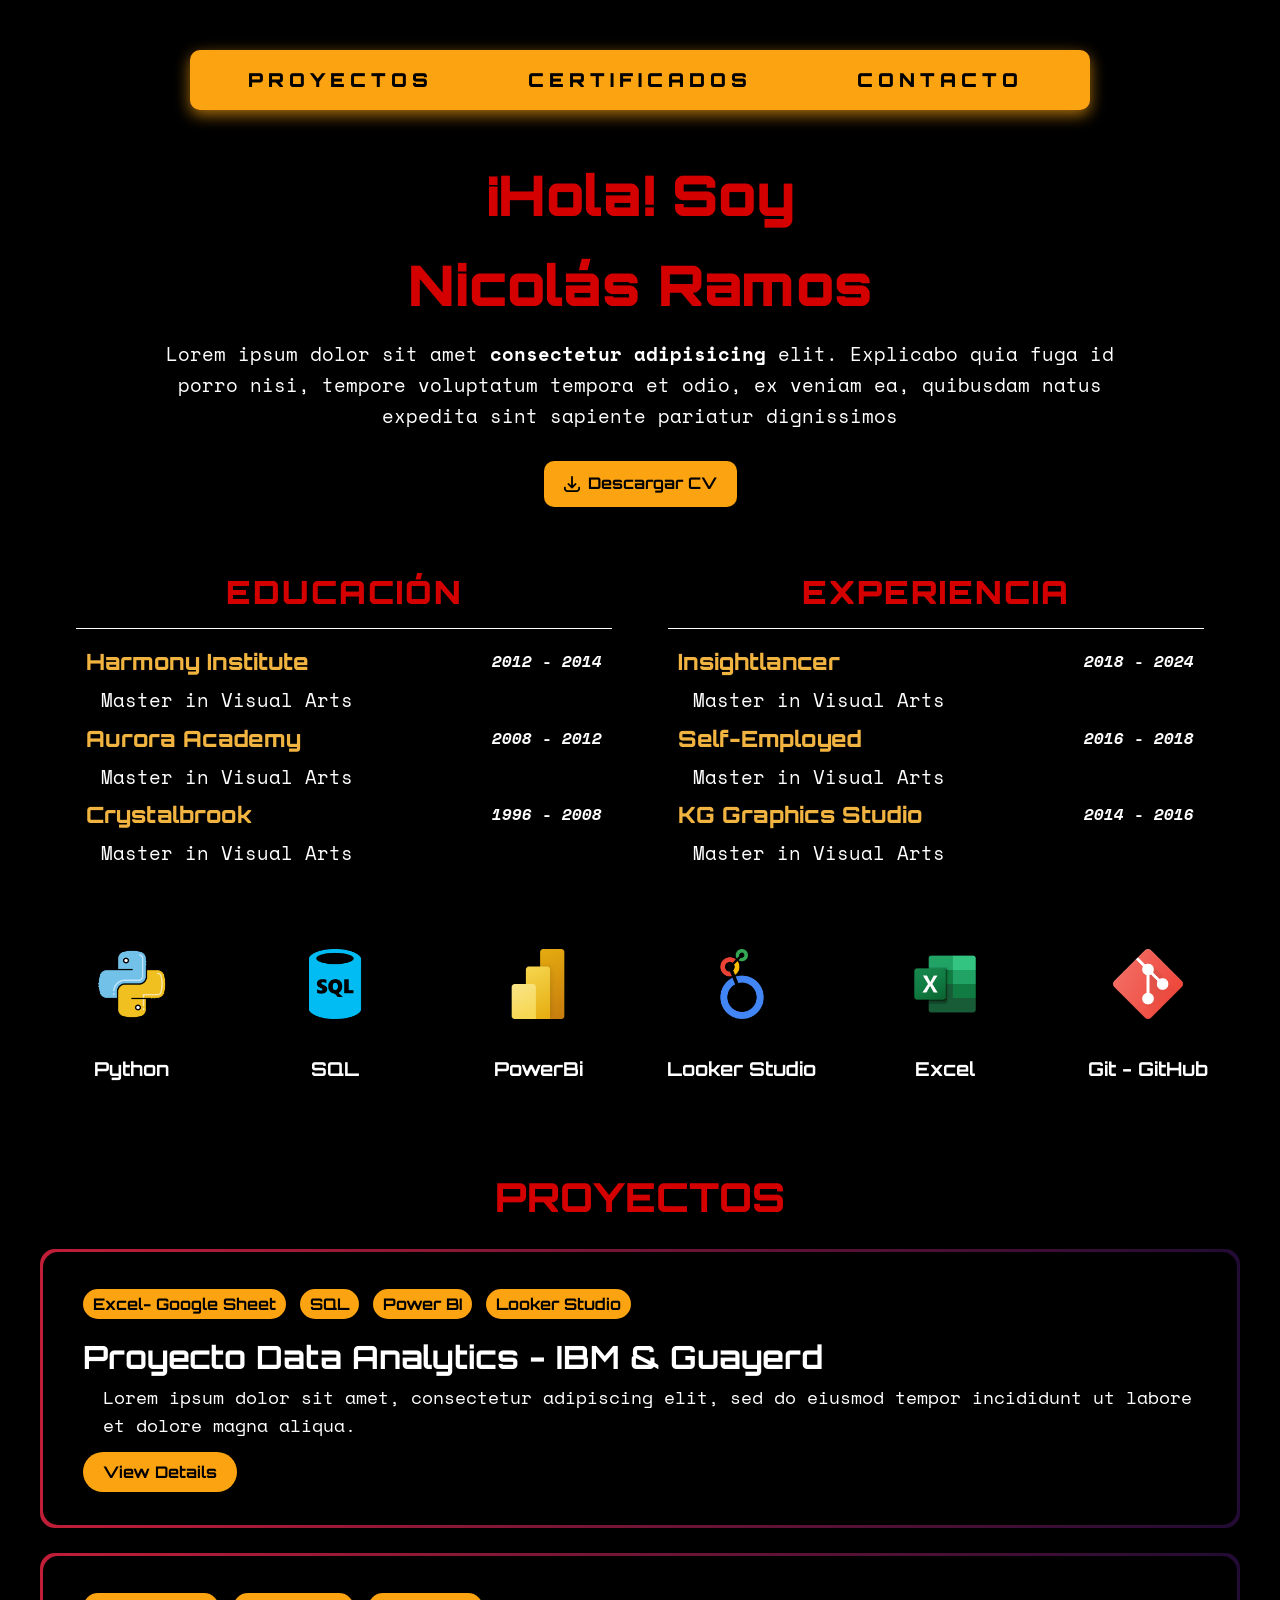
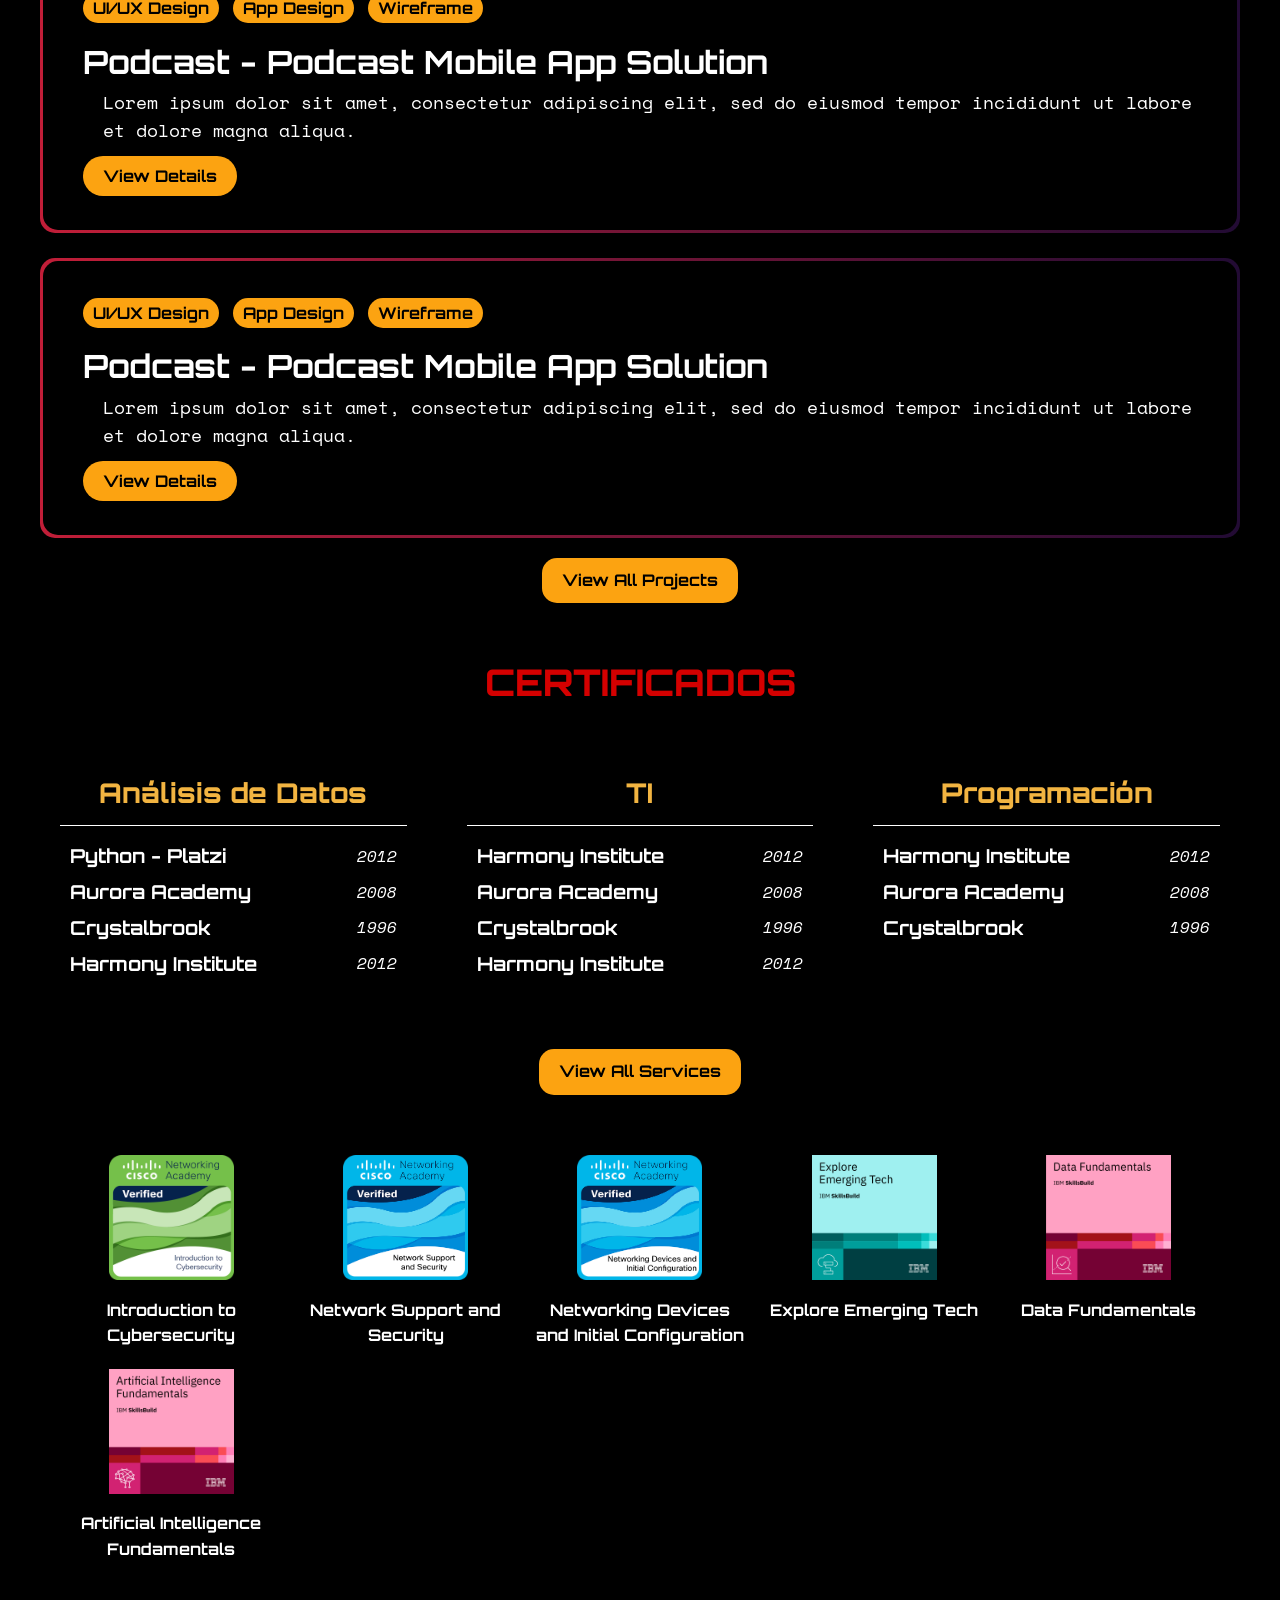
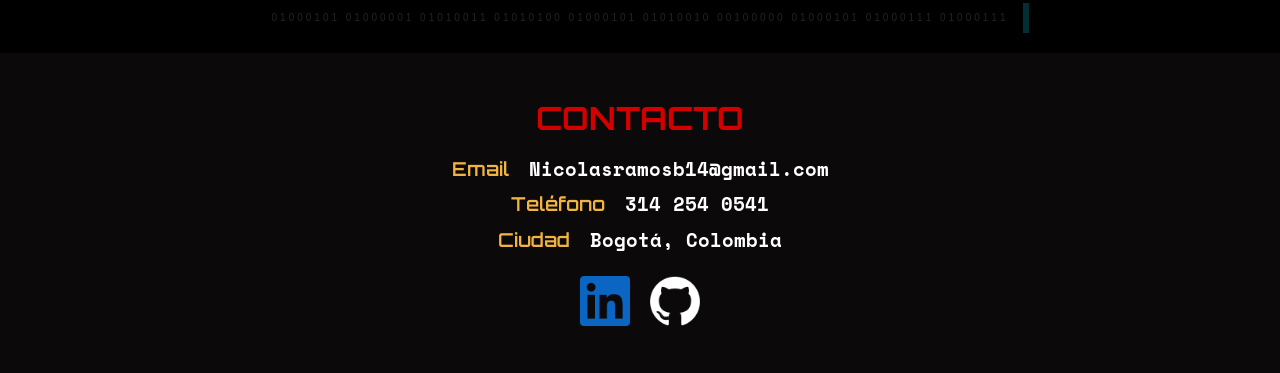
==== index.html @ 9e3f0579 "Cambios en el HTML y CSS" ====
<!DOCTYPE html>
<html lang="es">
    
    <head>
        <meta charset="UTF-8">
        <meta name="viewport" content="width=device-width, initial-scale=1.0">
        <meta http-equiv="X-UA-Compatible" content="ie=edge">
        <title>Nicolás Ramos - Portafolio</title>
        <link rel="stylesheet" href="styles.css">
        <link rel="preconnect" href="https://fonts.googleapis.com">
        <link rel="preconnect" href="https://fonts.gstatic.com" crossorigin>
        <link href="https://fonts.googleapis.com/css2?family=Electrolize&family=Orbitron:wght@400..900&family=Space+Mono:ital,wght@0,400;0,700;1,400;1,700&display=swap" rel="stylesheet">
    </head>

    <body>
        <!-- Header Section -->
        <header>

        <div class="button-container">
            <a class="button-header">    
                PROYECTOS
            </a>
            <a class="button-header">    
                CERTIFICADOS
            </a>
            <a class="button-header">    
                CONTACTO
            </a>
        </div>

        </header>

        <!-- Hero Section -->
        <section class="hero">
            <div class="hero-text">
                <h1>¡Hola! Soy <br> Nicolás Ramos </h1>
                <p>
                    Lorem ipsum dolor sit amet <strong> consectetur adipisicing </strong> elit. 
                    Explicabo quia fuga id porro nisi, tempore voluptatum tempora et odio, 
                    ex veniam ea, quibusdam natus expedita sint sapiente pariatur dignissimos
                </p>
                <a href="#" class="btn-primary">
                    <img src="Images\descargas.png" alt="Icono de descarga">
                    Descargar CV
                </a>
            </div>
        </section>

        <!-- Exp/Stu Section -->
        <section class="experience-section">
            <div class="experience-container">
                <!-- Education Card -->
                <div class="experience-card">
                    <div class="experience-card-header">
                        <h2>EDUCACIÓN</h2>
                    </div>
                    <div class="experience-card-body">
                        <div class="timeline-item">
                            <h3>Harmony Institute</h3>
                            <p class="date">2012 - 2014</p>
                        </div>
                            <p class="description">Master in Visual Arts</p>
                        <div class="timeline-item">
                            <h3>Aurora Academy</h3>
                            <p class="date">2008 - 2012</p>                                 
                        </div>
                            <p class="description">Master in Visual Arts</p>
                        <div class="timeline-item">
                            <h3>Crystalbrook</h3>
                            <p class="date">1996 - 2008</p>
                        </div>
                            <p class="description">Master in Visual Arts</p>
                    </div>
                </div>

                <!-- Work Experience Card -->
                <div class="experience-card">
                    <div class="experience-card-header">
                        <h2>EXPERIENCIA</h2>
                    </div>
                    <div class="experience-card-body" >
                        <div class="timeline-item">
                            <h3>Insightlancer</h3>
                            <p class="date">2018 - 2024</p>
                        </div>
                            <p class="description">Master in Visual Arts</p>
                        <div class="timeline-item">
                            <h3>Self-Employed</h3>
                            <p class="date">2016 - 2018</p>
                        </div>
                            <p class="description">Master in Visual Arts</p>
                        <div class="timeline-item">
                            <h3>KG Graphics Studio</h3>
                            <p class="date">2014 - 2016</p>
                        </div>
                            <p class="description">Master in Visual Arts</p>
                    </div>                  
                </div>
            </div>
        </section>

        <!-- Skills Section -->
        <section class="skills-section">
            <div class="skills-grid">
                <div class="skill-item">
                    <div class="icon-container">
                        <img src="Images\piton.png" alt="Python Logo">
                    </div>
                    <h3>Python</h3>
                </div>
                <div class="skill-item">
                    <div class="icon-container">
                        <img src="Images\sql-database-generic-svgrepo-com.png" alt="SQL">
                    </div>
                    <h3>SQL</h3>
                </div>
                <div class="skill-item">
                    <div class="icon-container">
                        <img src="Images\power-bi-icon-seeklogo.png" alt="User Experience Design Icon">
                    </div>
                    <h3>PowerBi</h3>
                </div>
                <div class="skill-item">
                    <div class="icon-container">
                        <img src="Images\looker-icon.png" alt="Prototype Icon">
                    </div>
                    <h3>Looker Studio</h3>
                </div>
                <div class="skill-item">
                    <div class="icon-container">
                        <img src="Images\excel-svgrepo-com.png" alt="Excel">
                    </div>
                    <h3>Excel</h3>
                </div>
                <div class="skill-item">
                    <div class="icon-container">
                        <img src="Images\social.png" alt="Git Logo">
                    </div>
                    <h3>Git - GitHub</h3>
                </div>
            </div>
        </section>

        <!-- Portafolio Section -->
        <section class="projects-section">
            <h2>PROYECTOS</h2>
            <div class="project-container">
                <div class="project-card-wrapper">
                    <div class="project-card"> 
                        <div class="project-details">
                            <div class="tags">
                                <span class="tag">Excel- Google Sheet</span>
                                <span class="tag">SQL</span>
                                <span class="tag">Power BI</span> 
                                <span class="tag">Looker Studio</span> 
                            </div>
                            <h3>Proyecto Data Analytics - IBM & Guayerd</h3>
                            <p>
                                Lorem ipsum dolor sit amet, consectetur adipiscing elit, 
                                sed do eiusmod tempor incididunt ut labore et dolore magna aliqua.                       
                            </p>
                            <a href="" class="view-details-btn">View Details</a>
                        </div>
                    </div>
                </div>
                <div class="project-card-wrapper">
                    <div class="project-card">
                        <div class="project-details">
                            <div class="tags">
                                <span class="tag">UI/UX Design</span>
                                <span class="tag">App Design</span>
                                <span class="tag">Wireframe</span>
                            </div>
                            <h3>Podcast - Podcast Mobile App Solution</h3>
                            <p>
                                Lorem ipsum dolor sit amet, consectetur adipiscing elit, 
                                sed do eiusmod tempor incididunt ut labore et dolore magna aliqua.
                            </p>
                            <a href="" class="view-details-btn">View Details</a>
                        </div>
                    </div>
                </div>
                <div class="project-card-wrapper">
                    <div class="project-card">
                        <div class="project-details">
                            <div class="tags">
                                <span class="tag">UI/UX Design</span>
                                <span class="tag">App Design</span>
                                <span class="tag">Wireframe</span>
                            </div>
                            <h3>Podcast - Podcast Mobile App Solution</h3>
                            <p>
                                Lorem ipsum dolor sit amet, consectetur adipiscing elit, 
                                sed do eiusmod tempor incididunt ut labore et dolore magna aliqua.
                            </p>
                            <a href="#"  class="view-details-btn">View Details</a>
                        </div>
                    </div>
                </div>
            </div>
            <div class="project-view-all-btn">
                <a href="#" class="view-all-btn">View All Projects</a>
            </div>

        </section>

        <!-- Certificate Section -->
        <section class="certificate-section">
            <h2>CERTIFICADOS</h2>
            <div class="certificate-grid">
                <div class="certificate-card">
                    <div class="certificate-card-header">
                        <h2>Análisis de Datos</h2>
                    </div>
                    <div class="certificate-card-body">
                        <div class="certificate-timeline-item">
                            <h3>Python - Platzi</h3>
                            <p class="certificate-date">2012</p>
                        </div>
                        <div class="certificate-timeline-item">
                            <h3>Aurora Academy</h3>
                            <p class="certificate-date">2008</p>                                 
                        </div>
                        <div class="certificate-timeline-item">
                            <h3>Crystalbrook</h3>
                            <p class="certificate-date">1996</p>
                        </div>
                        <div class="certificate-timeline-item">
                            <h3>Harmony Institute</h3>
                            <p class="certificate-date">2012</p>
                        </div>   
                    </div>
                </div>
                
                <div class="certificate-card">
                    <div class="certificate-card-header">
                        <h2>TI</h2>
                    </div>
                    <div class="certificate-card-body">
                        <div class="certificate-timeline-item">
                            <h3>Harmony Institute</h3>
                            <p class="certificate-date">2012</p>
                        </div>                           
                        <div class="certificate-timeline-item">
                            <h3>Aurora Academy</h3>
                            <p class="certificate-date">2008</p>                                 
                        </div>
                        <div class="certificate-timeline-item">
                            <h3>Crystalbrook</h3>
                            <p class="certificate-date">1996</p>
                        </div>
                        <div class="certificate-timeline-item">
                            <h3>Harmony Institute</h3>
                            <p class="certificate-date">2012</p>
                        </div>   
                    </div>
                    
                </div>
                <div class="certificate-card">
                    <div class="certificate-card-header">
                        <h2>Programación</h2>
                    </div>
                    <div class="certificate-card-body">
                        <div class="certificate-timeline-item">
                            <h3>Harmony Institute</h3>
                            <p class="certificate-date">2012</p>
                        </div>                           
                        <div class="certificate-timeline-item">
                            <h3>Aurora Academy</h3>
                            <p class="certificate-date">2008</p>                                 
                        </div>                            
                        <div class="certificate-timeline-item">
                            <h3>Crystalbrook</h3>
                            <p class="certificate-date">1996</p>
                        </div>

                    </div>
                </div>
            </div>
            <div class="cert-view-all-btn">
                <a href="#" class="cer-view-all-btn">View All Services</a>
            </div>

        </section>

        <!-- Badge Section -->
        <section class="badge">
            <div class="badge-container">
                <div class="badge-item">
                    <a href="https://www.credly.com/badges/268653b6-aca7-4a4e-8808-5d0850be0a13/public_url" >
                        <img src="Images/introduction-to-cybersecurity.png" alt="Badge 1">
                        <h3>Introduction to Cybersecurity</h3>
                    </a>
                </div>
                <div class="badge-item">
                    <a href="https://www.credly.com/badges/9f124540-1b45-40f7-8928-471cc015e318/public_url" >
                        <img src="Images/network-support-and-security.png" alt="Badge 2">
                        <h3>Network Support and Security</h3>
                    </a>
                </div>
                <div class="badge-item">
                    <a href="https://www.credly.com/badges/2293781f-02f5-4cf2-a8d1-96efa0b8c852/public_url" >
                        <img src="Images/networking-devices-and-initial-configuration.png" alt="Badge 3">
                        <h3>Networking Devices and Initial Configuration</h3>
                    </a>
                </div>
                <div class="badge-item">
                    <a href="https://www.credly.com/badges/f8f6862e-e2b5-43dc-b577-0ff19dd31811/public_url" >
                        <img src="Images/explore-emerging-tech.png" alt="Badge 4">
                        <h3>Explore Emerging Tech</h3>
                    </a>
                </div>
                <div class="badge-item">
                    <a href="https://www.credly.com/badges/c0772cc4-faa8-44e9-b74e-421a02f7a275/public_url" >
                        <img src="Images/data-fundamentals.png" alt="Badge 5">
                        <h3>Data Fundamentals</h3>
                    </a>
                </div>
                <div class="badge-item">
                    <a href="https://www.credly.com/badges/1f83df31-6c23-4f67-8f34-5723710a028f/public_url" >
                        <img src="Images/artificial-intelligence-fundamentals.png" alt="Badge 6">
                        <h3>Artificial Intelligence Fundamentals</h3>
                    </a>
                </div>
            </div>
        </section>

        <!-- Button Secret Section -->
        <section>
            <div class="button-secret">
                <button onclick="toggleSection()"> 
                    01000101 01000001 01010011 01010100 01000101 01010010 00100000 01000101 01000111 01000111
                </button>
            </div>
            
            <!-- Sección oculta con las tarjetas -->
            <div id="hidden-section" class="hidden-section">
                <h2>
                    <img src="Images\huevo-de-pascua.png" alt="EASTER EGG"/>
                        EASTER EGG
                    <img src="Images\huevo-de-pascua.png" alt="EASTER EGG"/>
                </h2>
                <div class="card-hidden-container">
                    <!-- Primera tarjeta -->
                    <div class="card-hidden">
                        <h3>Película Favorita</h3>
                        <img src="Images\Blade-Runner-1982.jpg" alt="Blade-Runner-1982">
                        <p>BLADE RUNNER (1982)</p>
                    </div>
                            
                    <!-- Segunda tarjeta -->
                    <div class="card-hidden">
                        <h3>Videojuego Favorito</h3>
                        <img src="Images\Cyberpunk.jpg" alt="Cyberpunk">
                        <p>CYBERPUNK 2077</p>
                    </div>
                            
                    <!-- Tercera tarjeta -->
                    <div class="card-hidden">
                        <h3>Libro Favorito</h3>
                        <img src="Images\Satanas.png" alt="Imagen 3">
                        <p>SATANÁS - MARIO MENDOZA</p>
                    </div>
                </div>
            </div>
            <script src="script.js"></script>
        </section>

        <!-- Footer -->
        <footer>
            <div id="contacto" class="footer-container">
                <div class="contact-info">
                    <h2>CONTACTO</h2>
                    <div class="contact-footer">
                        <h3>Email</h3>
                        <p>Nicolasramosb14@gmail.com</p>
                    </div>
                    <div class="contact-footer">
                        <h3>Teléfono</h3>
                        <p>314 254 0541</p>
                    </div>
                    <div class="contact-footer">
                        <h3>Ciudad</h3>
                        <p>Bogotá, Colombia</p>
                    </div>
                </div>
                
                <!-- Redes sociales -->
                <div class="social-icons-container">
                    <a href="#" class="social-links">
                        <div class="icon-container-footer">
                            <img src="Images/linkedin-icon-svgrepo-com.png" alt="linkedin">
                        </div>
                    </a>
        
                    <a href="#" class="social-links">
                        <div class="icon-container-footer">
                            <img src="Images/github-icon-svgrepo-com.png" alt="github">
                        </div>
                    </a>
                </div>
            </div>
        </footer>
        
    </body>
</html>
---- styles.css ----
* {
    margin: 0;
    padding: 0;
    box-sizing: border-box;
}

body {
    background-color: var(--color-back-body);
    color: #000000;
    line-height: 1.6;

}

:root {
    --color-back-body: #000000;
    --width-section: 100%;

    /* variable fonts */
    --font-family-orbitron: 'Orbitron', sans-serif;
    --font-family-space: 'Space Mono', serif;

    /* variables header */
    --color-back-header: #00000000;
    --color-text-header: #ffffff;
    
    /* varaibles hero */
    --color-back-hero: #000000;
    --color-h1-hero: #D40000;
    --color-text-hero: #ffffff;
    --color-btn-hero: #FCA311;
    --color-btn-hero-text: #000000;

    /* varaibles experience */
    --color-back-exp: #000000;
    --color-h2-card-exp: #D40000;
    --color-h3-card-exp: #F2B441;
    --color-text-card-exp: #ffffff;
    --color-date-card-exp: #ffffff;
    --color-back-card-exp: #000000;

    /* varaibles skill */
    --color-back-skill: #000000;
    --color-icon-skill: #000000;
    --color-h3-skill: #ffffff;

    /* variables projects */
    --color-back-proj: #000000;
    --color-h2-proj: #D40000;
    --color-back-card-proj: #000000;
    --color-tags-proj: #FCA311;
    --color-tags-text-proj: #000000;
    --color-h3-card-proj: #ffffff;
    --color-text-card-proj: #ffffff;
    --color-btn-proj: #FCA311;
    --color-btn-proj-text: #000000;
    --color-btn-all-proj: #FCA311;
    --color-btn-all-proj-text: #000000;

    /* variables certificates */
    --color-back-cert: #000000;
    --color-h2-cert: #D40000;
    --color-h2-card-cert: #F2B441;
    --color-h3-card-cert: #ffffff;
    --color-date-card-cert: #ffffff;
    --color-back-card-cert: #000000;
    --color-btn-all-cert: #FCA311;
    --color-btn-all-cert-text: #000000;

    /* variables badge */
    --color-back-badge: #000000;

    /* variables button secret */
    --color-back-secret: #000000;
    --color-h2-secret: #D40000;
    --color-text-secret: #ffffff;
    --color-h3-secret: #F2B441;
    --color-card-secret:#141414;
    

    /* varaibles footer */
    --color-back-footer: #0B090A;
    --color-h2-footer: #D40000;
    --color-text-footer: #ffffff;
    --color-h3-footer: #F2B441;
}


/*=========================================
            Header Styles
=========================================*/

/* Estilos base */
header {
    background: var(--color-back-header);
    max-width: 100%;
    margin: 0 auto;
    padding: 50px 40px 0;
    display: flex;
    justify-content: center;
    align-items: center;
    flex-wrap: wrap;
}

.button-container {
    display: flex;
    background-color: #fca311;
    width: 80%;
    height: 60px;
    align-items: center;
    justify-content: space-around;
    border-radius: 10px;
    box-shadow: #fca211ab 0px 5px 15px, #0000008e 5px 10px 15px;
}

.button-header {
    outline: none;
    border: none;
    color: var(--color-text-header);
    font-family: var(--font-family-orbitron);
    width: 40px;
    height: 40px;
    border-radius: 50%;
    background-color: transparent;
    display: flex;
    align-items: center;
    justify-content: center;
    color: #000;
    transition: all ease-in-out 0.3s;
    cursor: pointer;
    font-size: 1.2rem;
    text-decoration: none;
    font-weight: 900;
    letter-spacing: 5px;
}

.button-header:hover {
    transform: translateY(-3px);
}

/* Media queries para responsividad */

/* Dispositivos pequeños (smartphones en modo vertical) */
@media (max-width: 576px) {
    header {
        padding: 20px;
    }

    .button-container {
        width: 100%;
        height: auto;
        padding: 10px;
        flex-direction: column; /* Ajusta los botones en columna para pantallas pequeñas */
    }

    .button-header {
        font-size: 1rem; /* Reduce el tamaño de fuente en móviles */
        margin: 5px 0; /* Añade espaciado entre botones en columna */
    }
}

/* Dispositivos medianos (tablets en modo horizontal) */
@media (min-width: 577px) and (max-width: 768px) {
    .button-container {
        width: 100%; /* Ajusta el ancho para tablets */
        height: auto; /* Ajusta la altura */
        flex-direction: column;
    }

    .button-header {
        font-size: 1rem; /* Ajusta el tamaño de fuente para tablets */
    }
}

/* Dispositivos grandes (escritorios y laptops) */
@media (min-width: 769px) and (max-width: 1200px) {
    .button-container {
        width: 85%;
    }
}

/* Dispositivos extra grandes (pantallas grandes) */
@media (min-width: 1201px) {
    .button-container {
        width: 75%;
    }
}


/*=========================================
            Hero Styles
=========================================*/
/* Inicio Nombre - Descripcion - CV - Foto */
.hero {
    display: flex;
    justify-content:center;
    background: var(--color-back-hero);
    max-width: var(--width-section);
    margin: 0 auto;
    display: flex;
    padding: 40px;  
    align-items: center;
}

.hero-text h1 {
    color: var(--color-h1-hero);
    font-family: var(--font-family-orbitron);
    text-align: center;
    font-size: 3.5rem;
    margin-bottom: 10px;
    font-optical-sizing: auto;
    font-weight: 900;
    font-style: normal;
    
}

.hero-text {
    text-align: center;
    max-width: 80%;
}

.hero-text p {
    color: var(--color-text-hero);
    font-family: var(--font-family-space);
    text-align: center;
    margin-bottom: 30px;
    font-size: 1.2rem;
    font-weight: 400;
    font-style: normal;
}

.btn-primary img{
    margin-right: 8px; /* Espacio entre la imagen y el texto */
    width: 1em; /* Tamaño de la imagen */
    height: 1em; /* Tamaño de la imagen */
}

.hero-text .btn-primary {
    display: inline-flex; /* Usa Flexbox */
    align-items: center; /* Centra verticalmente la imagen y el texto */
    justify-content: center; /* Centra horizontalmente */
    background-color: var(--color-btn-hero);
    color: var(--color-btn-hero-text);
    font-family: var(--font-family-orbitron);
    padding: 10px 20px;
    border-radius: 10px;
    text-decoration: none;
    font-optical-sizing: auto;
    font-weight: 700;
    font-style: normal;
    transition: transform 0.3s ease;
}

.btn-primary:hover {
    transform: translateY(-3px);
}


/* Media Query para pantallas medianas */
@media (max-width: 1024px) {
    .hero {
        flex-direction: column;
        text-align: center;
    }

    .hero-text {
        max-width: 100%;
    }

    .hero-text h1 {
        font-size: 2.5rem; /* Ajustamos el tamaño del texto */
    }

    .hero-text p {
        font-size: 1rem;
    }
}

/* Media Query para pantallas pequeñas (móviles) */
@media (max-width: 768px) {
    .hero {
        padding: 30px 20px;
    }

    .hero-text h1 {
        font-size: 2rem; /* Reducimos el tamaño del título */
    }

    .hero-text p {
        font-size: 0.9rem;
    }

    .hero-text .btn-primary, .hero-text .btn-secondary {
        padding: 8px 16px; /* Reducimos el tamaño de los botones */
        font-size: 0.9rem;
    }
}

/* Media Query para pantallas muy pequeñas (teléfonos pequeños) */
@media (max-width: 480px) {
    .hero {
        max-width: 100%;
        padding: 20px 10px;
    }

    .hero-text h1 {
        font-size: 1.8rem;
    }

    .hero-text p {
        font-size: 0.8rem;
    }

    .hero-text .btn-primary, .hero-text .btn-secondary {
        padding: 6px 12px;
        font-size: 0.8rem;
    }
}

/*=========================================
             Exp-Stu Styles
=========================================*/
/* Experience Section */
.experience-section {
    background-color: var(--color-back-exp);
    max-width: var(--width-section);
    margin: 0 auto;
    padding: 0px 40px;
    padding-bottom: 30px;
}

.experience-container {
    display: flex;
    justify-content:space-evenly;
    flex-wrap: wrap;
    align-items: center;
}

/* Card Styles */
.experience-card {
    width: 50px;
    background-color: var(--color-back-card-exp);
    border-radius: 15px;
    padding: 20px;
}

.experience-card-header {
    border-bottom: 1px solid rgb(255, 255, 255);
    text-align: center;
}

.experience-card-header h2 {
    color: var(--color-h2-card-exp);
    font-family: var(--font-family-orbitron);
    margin-bottom: 10px;
    font-size: 2rem;
    font-optical-sizing: auto;
    font-weight: 900;
    font-style: normal;
    letter-spacing: 2px;
}

.experience-card-body {
    padding: 10px;
    text-align: left;
}

.experience-card-body p.description{
    color: var(--color-text-card-exp);
    font-family: var(--font-family-space);
    font-size: 1.2rem;
    margin-top: 5px;
    margin-left: 15px;
    font-weight: 400;
    font-style: normal;
}


.timeline-item {
    margin-top: 5px;
    display: flex;        /* Flexbox para alinear elementos en una fila */
    align-items:center;  /* Alinea verticalmente los elementos al centro */
    justify-content: space-between;
}

.timeline-item h3 {
    color: var(--color-h3-card-exp);
    font-family: var(--font-family-orbitron);
    font-size: 1.4rem;
    font-optical-sizing: auto;
    font-weight: 800;
    font-style: normal;
}

.timeline-item p.date {
    color: var(--color-date-card-exp);
    font-size: 1rem;
    font-family: "Space Mono", serif;
    font-weight: 700;
    font-style: italic;
}

/* Media Queries for Responsiveness */

/* Large screens (desktop) */
@media (min-width: 1024px) {
    .experience-card {
        width: 48%; /* More space between cards on larger screens */
    }
}

/* Tablets (portrait mode) */
@media (max-width: 1024px) {
    .experience-container {
        flex-direction: row;
    }

    .experience-card {
        width: 90%; /* Make cards occupy full width on tablets */
        margin: 10px auto;
    }

    .experience-section h1 {
        font-size: 1.8rem;
    }
}

/* Smartphones (landscape and portrait) */
@media (max-width: 768px) {
    .experience-card {
        width: 100%; /* Cards stack vertically on smaller screens */
        padding: 20px;
        margin: 20px 0;
    }

    .experience-section h1 {
        font-size: 1.5rem;
    }

    .experience-section h3 {
        font-size: 1rem;
    }
}

/* Very small smartphones */
@media (max-width: 480px) {
    .experience-card {
        padding: 15px;
    }

    .experience-section {
        max-width: 100%;
    }

    .experience-section h1 {
        font-size: 1.2rem;
        margin-bottom: 20px;
    }

    .experience-card-header h2 {
        font-size: 1.2rem;
    }

    .timeline-item h3 {
        font-size: 1rem;
    }
}

/*=========================================
            Skill Styles
=========================================*/
/* Skill Section */
.skills-section {
    max-width: var(--width-section);
    background-color: var(--color-back-skill);
    text-align: center;
    padding: 0px 40px;
    margin: 0 auto;
}

.skills-grid {
    display: grid;
    grid-template-columns: repeat(auto-fit, minmax(150px, 1fr)); /* Diseño responsive */
    gap: 20px;
    margin-bottom: 50px;
}

/* Estilos individuales de habilidades */
.skill-item {
    display: flex;
    flex-direction: column;
    align-items: center;
    text-align: center;
}

.icon-container {
    background-color: var(--color-icon-skill);
    padding: 20px;
    border-radius: 15%;
    display: flex;
    justify-content: center;
    align-items: center;
    margin-bottom: 15px;
    transition: transform 0.3s ease;
}

.skill-item:hover .icon-container {
    transform: scale(1.05);
}

.icon-container img {
    width: 70px;
    height: 70px;
}

/* Ajustes de texto */
.skill-item h3 {
    color: var(--color-h3-skill);
    font-family: var(--font-family-orbitron);
    font-size: 1.2rem;
    font-optical-sizing: auto;
    font-weight: 700;
    font-style: normal;
    align-content: center;
}

/* Media Queries para pantallas más pequeñas */
@media (max-width: 768px) {
    .skills-section {
        padding: 20px; /* Reduce el padding en pantallas más pequeñas */
    }
    
    .skills-grid {
        gap: 15px; /* Reduce el espacio entre ítems */
    }

    .icon-container {
        padding: 15px; /* Ajusta el tamaño del icono */
    }

    .icon-container img {
        width: 50px; /* Redimensiona los íconos en pantallas pequeñas */
        height: 50px;
    }

    .skill-item h3 {
        font-size: 0.9rem; /* Ajusta el tamaño del texto en pantallas pequeñas */
    }
}

@media (max-width: 480px) {
    .skills-section {
        max-width: 100%;
        padding: 15px;
    }
    
    .icon-container {
        padding: 10px; /* Más pequeño para pantallas extra pequeñas */
    }

    .icon-container img {
        width: 35px; /* Íconos más pequeños */
        height: 35px;
    }

    .skill-item h3 {
        font-size: 0.8rem;
    }
}

/*=========================================
             Portfolio Styles
=========================================*/
/*Portafolio*/
.projects-section {
    max-width: var(--width-section);
    background-color: var(--color-back-proj);
    margin: 0 auto;
    padding: 30px 40px;
}

.projects-section h2 {
    color: var(--color-h2-proj);
    font-family: var(--font-family-orbitron);
    font-size: 2.5rem;
    text-align: center;
    font-optical-sizing: auto;
    font-weight: 800;
    font-style: normal;
    margin-bottom: 20px;
}

.project-container {
    display: flex;
    flex-wrap: wrap;
    gap: 25px; /* Ajusta el valor para el espacio entre las tarjetas */
    flex-direction: column;
    align-items: center;
}

.project-card {
    background-color: var(--color-back-card-proj);
    display: flex;
    flex-wrap: wrap;
    border-radius: 15px;
    padding: 20px;
}

.project-card-wrapper {
    background: linear-gradient(90deg, #c11e38 0%, #220b34 100%);/* Fondo con gradiente */
    padding: 3px; /* Ancho del borde */
    border-radius: 15px; /* Radio de borde */
}

.project-details {
    flex: 1;
}

.tags {
    margin-bottom: 15px;
    transition: transform 0.3s ease;
}

.tag {
    background-color: var(--color-tags-proj);
    color: var(--color-tags-text-proj);
    font-family: var(--font-family-orbitron);
    padding: 5px 10px;
    margin-right: 10px;
    border-radius: 15px;
    font-size: 1rem;
    font-optical-sizing: auto;
    font-weight: 700;
    font-style: normal;
}

.project-details h3 {
    color: var(--color-h3-card-proj);
    font-family: var(--font-family-orbitron);
    font-size: 1.2rem;
    font-optical-sizing: auto;
    font-weight: 700;
    font-style: normal;
}

.project-details p {
    color: var(--color-text-card-proj);
    font-family: var(--font-family-space);
    margin-bottom: 20px;
    font-size: 1.2rem;
    margin-left: 20px;
    font-weight: 400;
    font-style: normal;
}

.view-details-btn {
    cursor: pointer;
    background-color: var(--color-btn-proj);
    color: var(--color-btn-proj-text);
    font-family: var(--font-family-orbitron);
    padding: 10px 20px;
    border: none;
    border-radius: 25px;
    text-decoration: none;
    font-optical-sizing: auto;
    font-weight: 700;
    font-style: normal;
}

.view-details-btn:hover {
    background-color: #f2b441c5;
}

.project-view-all-btn{
    display: flex;
    justify-content: center;
    padding: 20px 0px;
}

.view-all-btn {
    background-color: var(--color-btn-all-proj);
    color: var(--color-btn-all-proj-text);
    font-family: var(--font-family-orbitron);
    text-decoration: none;
    padding: 10px 20px;
    border: none;
    border-radius: 15px;
    cursor: pointer;
    font-size: 1rem;
    font-optical-sizing: auto;
    font-weight: 700;
    font-style: normal;
}

.view-all-btn:hover {
    background-color: #f2b441c5;
}

/* Responsive Design */

/* Tablets and smaller devices */
@media (max-width: 768px) {
    .project-card {
        flex-direction: column;
        align-items: center;
        text-align: center;
        padding: 15px;
    }

    .view-all-btn {
        font-size: 0.9rem;
        padding: 8px 15px;
    }

    .project-details h3 {
        font-size: 1.5rem;
    }

    .project-details p {
        font-size: 0.9rem;
    }

    .tag {
        font-size: 0.7rem;
    }
}

/* Mobile devices (phones, less than 480px) */
@media (max-width: 480px) {
    .projects-section {
        max-width: 100%;
        padding: 20px;
    }

    .header {
        flex-direction: column;
        align-items: center;
    }

    .view-all-btn {
        font-size: 0.8rem;
        padding: 7px 12px;
        margin-bottom: 15px;
    }

    .project-card {
        padding: 15px;
    }

    .project-details h3 {
        font-size: 1.3rem;
    }

    .project-details p {
        font-size: 0.8rem;
    }

    .tag {
        font-size: 0.6rem;
        padding: 3px 8px;
    }

    .view-details-btn {
        font-size: 0.8rem;
        padding: 8px 15px;
    }
}

/* Larger screens (1200px and above) */
@media (min-width: 1200px) {
    .project-card {
        flex-direction: row;
        justify-content: space-between;
    }

    .project-details {
        padding: 20px;
    }

    .project-details h3 {
        font-size: 2rem;
    }

    .project-details p {
        font-size: 1.1rem;
    }
}

/*=========================================
            Certificates Styles
=========================================*/
/* Certificates */
.certificate-section {
    max-width: var(--width-section);
    background-color: var(--color-back-cert);
    padding: 0px 40px;
    padding-bottom: 40px;
    margin: 0 auto;
}

.certificate-section h2{
    color: var(--color-h2-cert);
    font-family: var(--font-family-orbitron);
    font-size: 2.3rem;
    text-align: center;
    font-optical-sizing: auto;
    font-weight: 800;
    font-style: normal;
}

/* Certificado grid */
.certificate-grid {
    display: grid;
    grid-template-columns: repeat(3, 1fr);
    gap: 20px;
    justify-content: center;
    padding: 40px 0px;
}

.certificate-card {
    background-color: var(--color-back-card-cert);
    padding: 20px;
    border-radius: 10px;
    text-align: center;
    transition: transform 0.3s ease;
}

.certificate-card:hover {
    transform: translateY(-10px);
}

.certificate-card-header {
    border-bottom: 1px solid rgb(255, 255, 255);
    text-align: center;
}

.certificate-card-header h2{
    color: var(--color-h2-card-cert);
    font-family: var(--font-family-orbitron);
    margin-bottom: 10px;
    font-size: 1.7rem;
    font-optical-sizing: auto;
    font-weight: 800;
    font-style: normal;
}

.certificate-card-body {
    padding: 10px;
    text-align: left;
}

.certificate-timeline-item {
    margin-top: 5px;
    display: flex;        /* Flexbox para alinear elementos en una fila */
    align-items:center;  /* Alinea verticalmente los elementos al centro */
    justify-content: space-between;
}

.certificate-timeline-item h3{
    color: var(--color-h3-card-cert);
    font-family: var(--font-family-orbitron);
    font-size: 1.2rem;
    font-optical-sizing: auto;
    font-weight: 700;
    font-style: normal;
}

.certificate-date {
    color: var(--color-date-card-cert);
    font-family: var(--font-family-space);
    font-size: 1rem;
    font-weight: 400;
    font-style: italic;
}

.cert-view-all-btn{
    display: flex;
    justify-content: center;
}

/* Botón de "View All" */
.cer-view-all-btn {
    background-color: var(--color-btn-all-cert);
    color: var(--color-btn-all-cert-text);
    font-family: var(--font-family-orbitron);
    text-decoration: none;
    padding: 10px 20px;
    border: none;
    border-radius: 15px;
    cursor: pointer;
    font-size: 1rem;
    font-optical-sizing: auto;
    font-weight: 700;
    font-style: normal;
}

.cer-view-all-btn:hover {
    background-color: #f2b441c5;
}

/* Media Queries para diferentes tamaños de pantalla */

/* Tablets y pantallas medianas */
@media (max-width: 1024px) {
    .certificate-grid {
        grid-template-columns: repeat(2, 1fr); /* 2 columnas en tablets */
    }
}

/* Smartphones y pantallas pequeñas */
@media (max-width: 768px) {
    .certificate-section {
        max-width: 100%;
    }
    .certificate-grid {
        grid-template-columns: 1fr; /* 1 columna en móviles */
    }

    .certificate-header {
        flex-direction: column;
        text-align: center;
    }

    .cer-view-all-btn {
        margin-top: 15px; /* Añade espacio entre el botón y el texto en pantallas pequeñas */
    }
}

/*=========================================
            Bagdes Styles
=========================================*/
/* Estilo general para la sección */
.badge {
    max-width:var(--width-section); /* Ancho relativo a la pantalla del dispositivo */
    background-color: var(--color-back-badge);
    margin: 0 auto;
    text-align: center;
    padding: 0 5vw; /* Ajusta el relleno a un valor relativo */
    padding-bottom: 20px;
}
/* Grid layout for the badges */
.badge-container {
    display: grid;
    grid-template-columns: repeat(auto-fit, minmax(200px, 1fr)); /* Flexible grid */
    gap: 20px;
    justify-items: center;
    padding: 20px 0;
}

/* Badge items */
.badge-item {
    display: flex;
    flex-direction: column;
    align-items: center;
    text-align: center;
    transition: transform 0.3s ease;
}

.badge-item a{
    text-decoration: none;
}


.badge-item:hover {
    transform: translateY(-10px);
}

.badge-item img {
    width: 125px;
    height: auto;
    margin-bottom: 10px;
}

.badge-item h3 {
    font-family: var(--font-family-orbitron);
    font-size: 1rem;
    color: #ffffff;
}

/* Media Queries for responsiveness */

/* Para pantallas pequeñas (móviles) */
@media (max-width: 768px) {
    .badge h2 {
        font-size: 1.8rem; /* Reduce tamaño del texto */
    }

    .badge-item img {
        width: 120px; /* Reduce el tamaño de las imágenes */
    }

    .badge-item h3 {
        font-size: 1rem;
    }
}

/* Para pantallas muy pequeñas (dispositivos móviles con anchura menor a 480px) */
@media (max-width: 480px) {
    .badge h2 {
        font-size: 1.5rem; /* Aún más pequeño para pantallas muy pequeñas */
    }

    .badge-item img {
        width: 100px;
    }

    .badge-item h3 {
        font-size: 0.9rem;
    }

    /* Ajuste adicional del grid para que ocupe más espacio vertical */
    .badge-container {
        grid-template-columns: repeat(auto-fit, minmax(150px, 1fr)); /* Menor ancho mínimo */
        gap: 15px;
    }
}

/*=========================================
            Button Secret Styles
=========================================*/
.button-secret{
    text-align: center;
    
}

    button,
    button::after {
    padding: 10px 15px;
    font-size: 10px;
    background: linear-gradient(45deg, transparent 5%, #000000 5%);
    border: 0;
    color: #ffffff23;
    letter-spacing: 3px;
    line-height: 1;
    box-shadow: 6px 0px 0px #09b2be44;
    outline: transparent;
    position: relative;
    cursor: pointer;
    }

    button::after {
    --slice-0: inset(50% 50% 50% 50%);
    --slice-1: inset(80% -6px 0 0);
    --slice-2: inset(50% -6px 30% 0);
    --slice-3: inset(10% -6px 85% 0);
    --slice-4: inset(40% -6px 43% 0);
    --slice-5: inset(80% -6px 5% 0);
    content: "01000101 01000001 01010011 01010100 01000101 01010010 00100000 01000101 01000111 01000111";
    display: block;
    position: absolute;
    top: 0;
    left: 0;
    right: 0;
    bottom: 0;
    background: linear-gradient(45deg, transparent 3%, #09b2be 3%, #00e6f6 5%, #280B34 5%);
    text-shadow: -3px -3px 0px #f8f005, 3px 3px 0px #00e6f6;
    clip-path: var(--slice-0);
    }

    button:hover::after {
    animation: 1s glitch;
    animation-timing-function: steps(2, end);
    }

    @keyframes glitch {
    0% {
    clip-path: var(--slice-1);
    transform: translate(-20px, -10px);
    }

    10% {
    clip-path: var(--slice-3);
    transform: translate(10px, 10px);
    }

    20% {
    clip-path: var(--slice-1);
    transform: translate(-10px, 10px);
    }

    30% {
    clip-path: var(--slice-3);
    transform: translate(0px, 5px);
    }

    40% {
    clip-path: var(--slice-2);
    transform: translate(-5px, 0px);
    }

    50% {
    clip-path: var(--slice-3);
    transform: translate(5px, 0px);
    }

    60% {
    clip-path: var(--slice-4);
    transform: translate(5px, 10px);
    }

    70% {
    clip-path: var(--slice-2);
    transform: translate(-10px, 10px);
    }

    80% {
    clip-path: var(--slice-5);
    transform: translate(20px, -10px);
    }

    90% {
    clip-path: var(--slice-1);
    transform: translate(-10px, 0px);
    }

    100% {
    clip-path: var(--slice-1);
    transform: translate(0);
    }
    }

/* Ocultar la sección inicialmente con transición */
.hidden-section {
    max-height: 0; /* Altura inicial 0 para ocultar */
    overflow: hidden;
    opacity: 0; /* Transparencia inicial */
    transition: max-height 0.5s ease, opacity 0.5s ease; /* Transición suave */
    margin-top: 20px;
}

.hidden-section h2 {
    color: var(--color-h2-secret);
    font-family: var(--font-family-orbitron);
    font-size: 2rem;
    text-align: center;
    font-weight: 800;
}

.hidden-section img { 
    width: 20px;
    height: auto;
}

/* Cuando la sección está visible */
.hidden-section.show {
    max-height: 2600px; /* Altura máxima permitida (ajústalo según el contenido) */
    opacity: 1; /* Opacidad completa */
}

/* Estilos de las tarjetas */
.card-hidden-container {
    display: flex;
    justify-content: space-between; /* Alineación horizontal */
    gap: 20px; /* Espacio entre las tarjetas */
    padding: 40px;
}

.card-hidden {
    background-color: var(--color-back-secret);
    border-radius: 8px;
    padding: 15px;
    width: 100%; /* Las tarjetas ocuparán el 50% del contenedor */
    text-align: center;
}

/* Estilo para asegurar que todas las imágenes tengan la misma altura */
.card-hidden img {
    width: 100%; /* Mantener el ancho al 100% del contenedor */
    height: 692px; /* Mantener la altura al 100% del contenedor */
    object-position: center; /* Centrar la imagen */
    object-fit: cover; /* Ajusta la imagen sin deformarla */
    border-radius: 5px;
}

.card-hidden h3 {
    color: var(--color-h3-secret);
    font-family: var(--font-family-orbitron);
    font-size: 1.8rem;
    font-optical-sizing: auto;
    font-weight: 900;
    font-style: normal;
    align-content: center;
    margin-bottom: 10px;
}

.card-hidden p {
    color: var(--color-text-secret);
    font-family: var(--font-family-orbitron);
    margin-bottom: 20px;
    font-size: 1.5rem;
    font-weight: 800;
    font-style: normal;
    margin-top: 10px;
}

/* Media Queries para dispositivos móviles */
@media (max-width: 768px) {
    .card-hidden-container {
        flex-direction: column; /* Cambia la dirección a vertical */
        align-items: center; /* Centrar las tarjetas */
    }

    .card-hidden {
        width: 80%; /* Las tarjetas ocuparán el 80% en dispositivos móviles */
        margin-bottom: 20px;
    }
}

/* Media Queries para pantallas pequeñas */
@media (max-width: 480px) {
    .card-hidden-container {
        padding: 20px; /* Reducir el padding */
    }

    .card-hidden h3 {
        font-size: 1rem; /* Reducir el tamaño del texto */
    }

    .card-hidden p {
        font-size: 0.9rem; /* Reducir el tamaño del texto */
    }
}


/*=========================================
            Footer Styles
=========================================*/
/*FOOTER*/
/* Estilos generales para dispositivos grandes */
footer {
    background-color: var(--color-back-footer);
    font-family: var(--font-family-space);
    color: white;
    padding: 20px;
    text-align: center;
    font-size: 1rem;
    font-weight: 400;
    padding: 20px 40px;
}

.contact-footer{
    margin-top: 5px;
    display: flex;
    align-items: center;
    justify-content: center;
    gap: 20px;
}


.footer-container {   
    display: flex;
    flex-direction: column;
    justify-content: center;
    align-items: center;
    max-width: 1200px;
    margin: 0 auto;
    flex-wrap: wrap;
    padding: 20px;
}

.footer-container h2 {
    color: var(--color-h2-footer);
    font-family: var(--font-family-orbitron);
    font-size: 2rem;
    font-optical-sizing: auto;
    font-weight: 700;
    font-style: normal;
    margin-bottom: 10px;
}

.contact-footer h3{
    color: var(--color-h3-footer);
    font-family: var(--font-family-orbitron);
    font-size: 1.2rem;
    font-optical-sizing: auto;
    font-weight: 600;
    font-style: normal;
}

.footer-container p {
    color: var(--color-text-footer);
    font-family: var(--font-family-space);
    font-size: 1.2rem;
    font-optical-sizing: auto;
    font-weight: 700;
    font-style: normal;
}

.contact-info {
    text-align: center; /* Centra el texto */
    margin-bottom: 20px; /* Espacio entre el texto de contacto y los iconos de redes sociales */
}

.social-icons-container {
    display: flex; /* Flexbox para alinear los iconos en una fila */
    justify-content: center; /* Alinea los iconos en el centro */
    gap: 20px; /* Espacio entre los iconos */
}

.icon-container-footer img {
    width: 50px;
    height: 50px;
    transition: transform 0.3s ease;
}

.icon-container-footer img:hover {
    transform: scale(1.1); /* Efecto al pasar el cursor sobre los iconos */
}


/* Media queries para dispositivos móviles */
@media (max-width: 768px) {
    .footer-container {
        flex-direction: column; /* Apila los elementos verticalmente */
        text-align: center; /* Alinea todo al centro */
    }

    .footer-container h2 {
        font-size: 2rem; /* Reduce el tamaño de fuente en pantallas pequeñas */
    }
    .footer-container p {
        font-size: 1.2rem;
    }

    .icon-container-footer img {
        width: 40px; /* Ajusta el tamaño de los íconos */
        height: 40px;
    }
}

/* Media queries para pantallas muy pequeñas (ej. móviles) */
@media (max-width: 480px) {
    footer {
        padding: 15px; /* Reduce el padding */
        font-size: 0.9rem; /* Ajusta el tamaño general del texto */
    }

    .footer-container p {
        font-size: 0.9rem; /* Reduce más el tamaño de la fuente */
    }

    .footer-container h2 {
        font-size: 2rem;
    }

    .icon-container-footer img {
        width: 35px; /* Íconos más pequeños */
        height: 35px;
    }
}
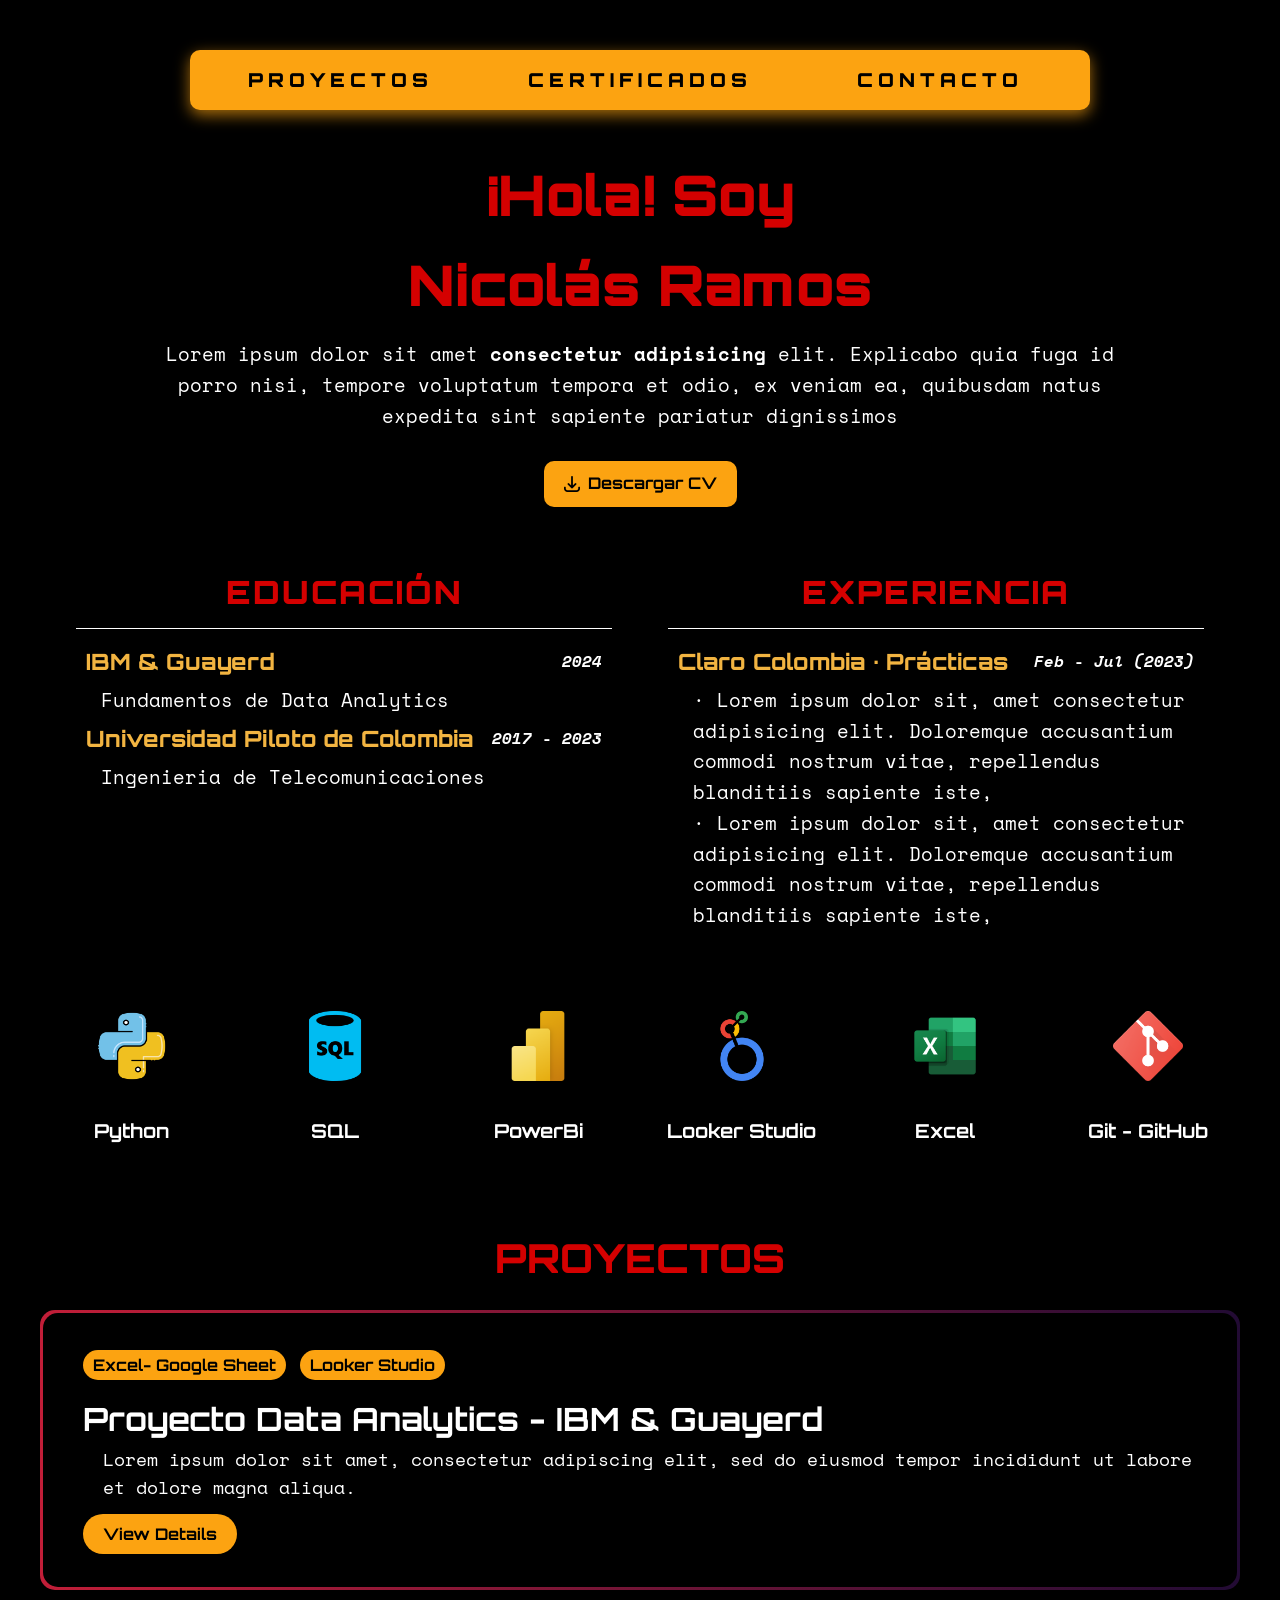
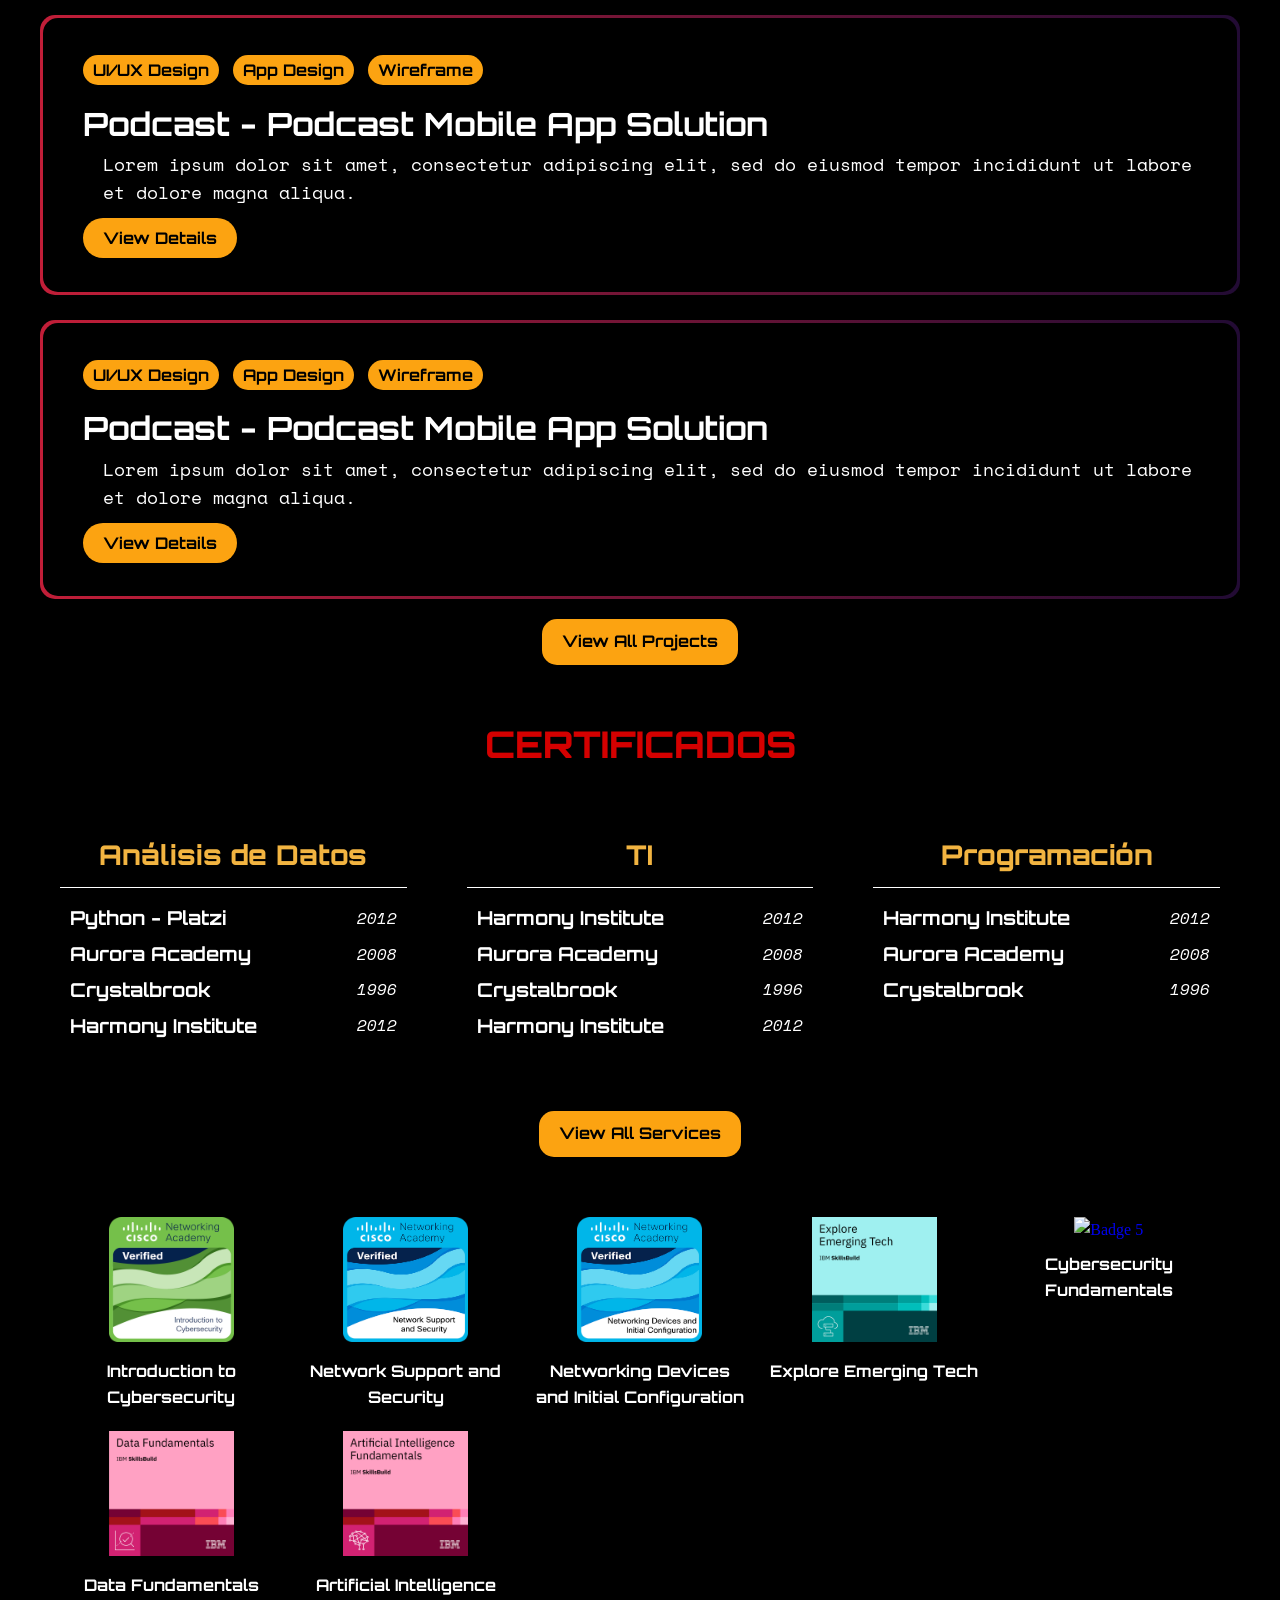
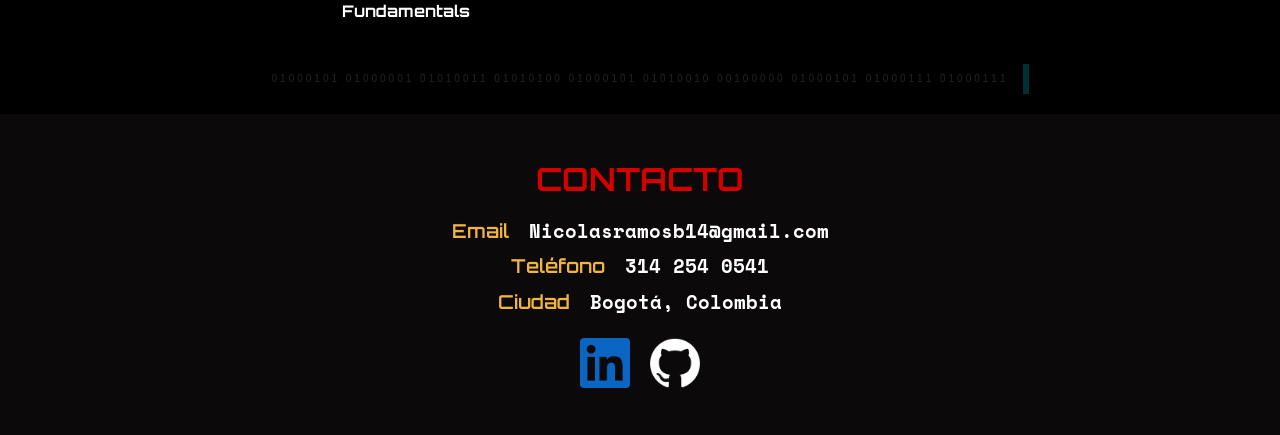
==== commit b812e507: "Version Final" ====
--- a/index.html
+++ b/index.html
@@ -15,19 +15,17 @@
     <body>
         <!-- Header Section -->
         <header>
-
-        <div class="button-container">
-            <a class="button-header">    
-                PROYECTOS
-            </a>
-            <a class="button-header">    
-                CERTIFICADOS
-            </a>
-            <a class="button-header">    
-                CONTACTO
-            </a>
-        </div>
-
+            <div class="button-container">
+                <a href="#Proyectos" class="button-header">    
+                    PROYECTOS
+                </a>
+                <a href="#Certificados" class="button-header">    
+                    CERTIFICADOS
+                </a>
+                <a href="#Contacto" class="button-header">    
+                    CONTACTO
+                </a>
+            </div>
         </header>
 
         <!-- Hero Section -->
@@ -56,20 +54,16 @@
                     </div>
                     <div class="experience-card-body">
                         <div class="timeline-item">
-                            <h3>Harmony Institute</h3>
-                            <p class="date">2012 - 2014</p>
-                        </div>
-                            <p class="description">Master in Visual Arts</p>
+                            <h3>IBM & Guayerd</h3>
+                            <p class="date">2024</p>
+                        </div>
+                            <p class="description">Fundamentos de Data Analytics</p>
                         <div class="timeline-item">
-                            <h3>Aurora Academy</h3>
-                            <p class="date">2008 - 2012</p>                                 
-                        </div>
-                            <p class="description">Master in Visual Arts</p>
-                        <div class="timeline-item">
-                            <h3>Crystalbrook</h3>
-                            <p class="date">1996 - 2008</p>
-                        </div>
-                            <p class="description">Master in Visual Arts</p>
+                            <h3>Universidad Piloto de Colombia</h3>
+                            <p class="date">2017 - 2023</p>                                 
+                        </div>
+                            <p class="description">Ingenieria de Telecomunicaciones</p>
+
                     </div>
                 </div>
 
@@ -80,20 +74,15 @@
                     </div>
                     <div class="experience-card-body" >
                         <div class="timeline-item">
-                            <h3>Insightlancer</h3>
-                            <p class="date">2018 - 2024</p>
-                        </div>
-                            <p class="description">Master in Visual Arts</p>
-                        <div class="timeline-item">
-                            <h3>Self-Employed</h3>
-                            <p class="date">2016 - 2018</p>
-                        </div>
-                            <p class="description">Master in Visual Arts</p>
-                        <div class="timeline-item">
-                            <h3>KG Graphics Studio</h3>
-                            <p class="date">2014 - 2016</p>
-                        </div>
-                            <p class="description">Master in Visual Arts</p>
+                            <h3>Claro Colombia · Prácticas</h3>
+                            <p class="date">Feb - Jul (2023)</p>
+                        </div>
+                            <p class="description">
+                                · Lorem ipsum dolor sit, amet consectetur adipisicing elit. Doloremque accusantium commodi nostrum vitae, repellendus blanditiis sapiente iste,
+                                <br/>
+                                · Lorem ipsum dolor sit, amet consectetur adipisicing elit. Doloremque accusantium commodi nostrum vitae, repellendus blanditiis sapiente iste,
+                                <br/>
+                            </p>
                     </div>                  
                 </div>
             </div>
@@ -142,7 +131,7 @@
         </section>
 
         <!-- Portafolio Section -->
-        <section class="projects-section">
+        <section id="Proyectos" class="projects-section">
             <h2>PROYECTOS</h2>
             <div class="project-container">
                 <div class="project-card-wrapper">
@@ -150,8 +139,6 @@
                         <div class="project-details">
                             <div class="tags">
                                 <span class="tag">Excel- Google Sheet</span>
-                                <span class="tag">SQL</span>
-                                <span class="tag">Power BI</span> 
                                 <span class="tag">Looker Studio</span> 
                             </div>
                             <h3>Proyecto Data Analytics - IBM & Guayerd</h3>
@@ -205,7 +192,7 @@
         </section>
 
         <!-- Certificate Section -->
-        <section class="certificate-section">
+        <section id="Certificados" class="certificate-section">
             <h2>CERTIFICADOS</h2>
             <div class="certificate-grid">
                 <div class="certificate-card">
@@ -311,14 +298,20 @@
                     </a>
                 </div>
                 <div class="badge-item">
+                    <a href="https://www.credly.com/badges/4b1a516c-2c81-4439-a971-abb581e0a634/public_url" >
+                        <img src="Images/cybersecurity-fundamentals.png" alt="Badge 5">
+                        <h3>Cybersecurity Fundamentals</h3>
+                    </a>
+                </div>
+                <div class="badge-item">
                     <a href="https://www.credly.com/badges/c0772cc4-faa8-44e9-b74e-421a02f7a275/public_url" >
-                        <img src="Images/data-fundamentals.png" alt="Badge 5">
+                        <img src="Images/data-fundamentals.png" alt="Badge 6">
                         <h3>Data Fundamentals</h3>
                     </a>
                 </div>
                 <div class="badge-item">
                     <a href="https://www.credly.com/badges/1f83df31-6c23-4f67-8f34-5723710a028f/public_url" >
-                        <img src="Images/artificial-intelligence-fundamentals.png" alt="Badge 6">
+                        <img src="Images/artificial-intelligence-fundamentals.png" alt="Badge 7">
                         <h3>Artificial Intelligence Fundamentals</h3>
                     </a>
                 </div>
@@ -368,7 +361,7 @@
 
         <!-- Footer -->
         <footer>
-            <div id="contacto" class="footer-container">
+            <div id="Contacto" class="footer-container">
                 <div class="contact-info">
                     <h2>CONTACTO</h2>
                     <div class="contact-footer">
@@ -387,13 +380,13 @@
                 
                 <!-- Redes sociales -->
                 <div class="social-icons-container">
-                    <a href="#" class="social-links">
+                    <a href="https://www.linkedin.com/in/nicolás-ramos-bolaños14" class="social-links">
                         <div class="icon-container-footer">
                             <img src="Images/linkedin-icon-svgrepo-com.png" alt="linkedin">
                         </div>
                     </a>
         
-                    <a href="#" class="social-links">
+                    <a href="" class="social-links">
                         <div class="icon-container-footer">
                             <img src="Images/github-icon-svgrepo-com.png" alt="github">
                         </div>
--- a/styles.css
+++ b/styles.css
@@ -332,7 +332,7 @@
     display: flex;
     justify-content:space-evenly;
     flex-wrap: wrap;
-    align-items: center;
+    align-items: stretch;
 }
 
 /* Card Styles */
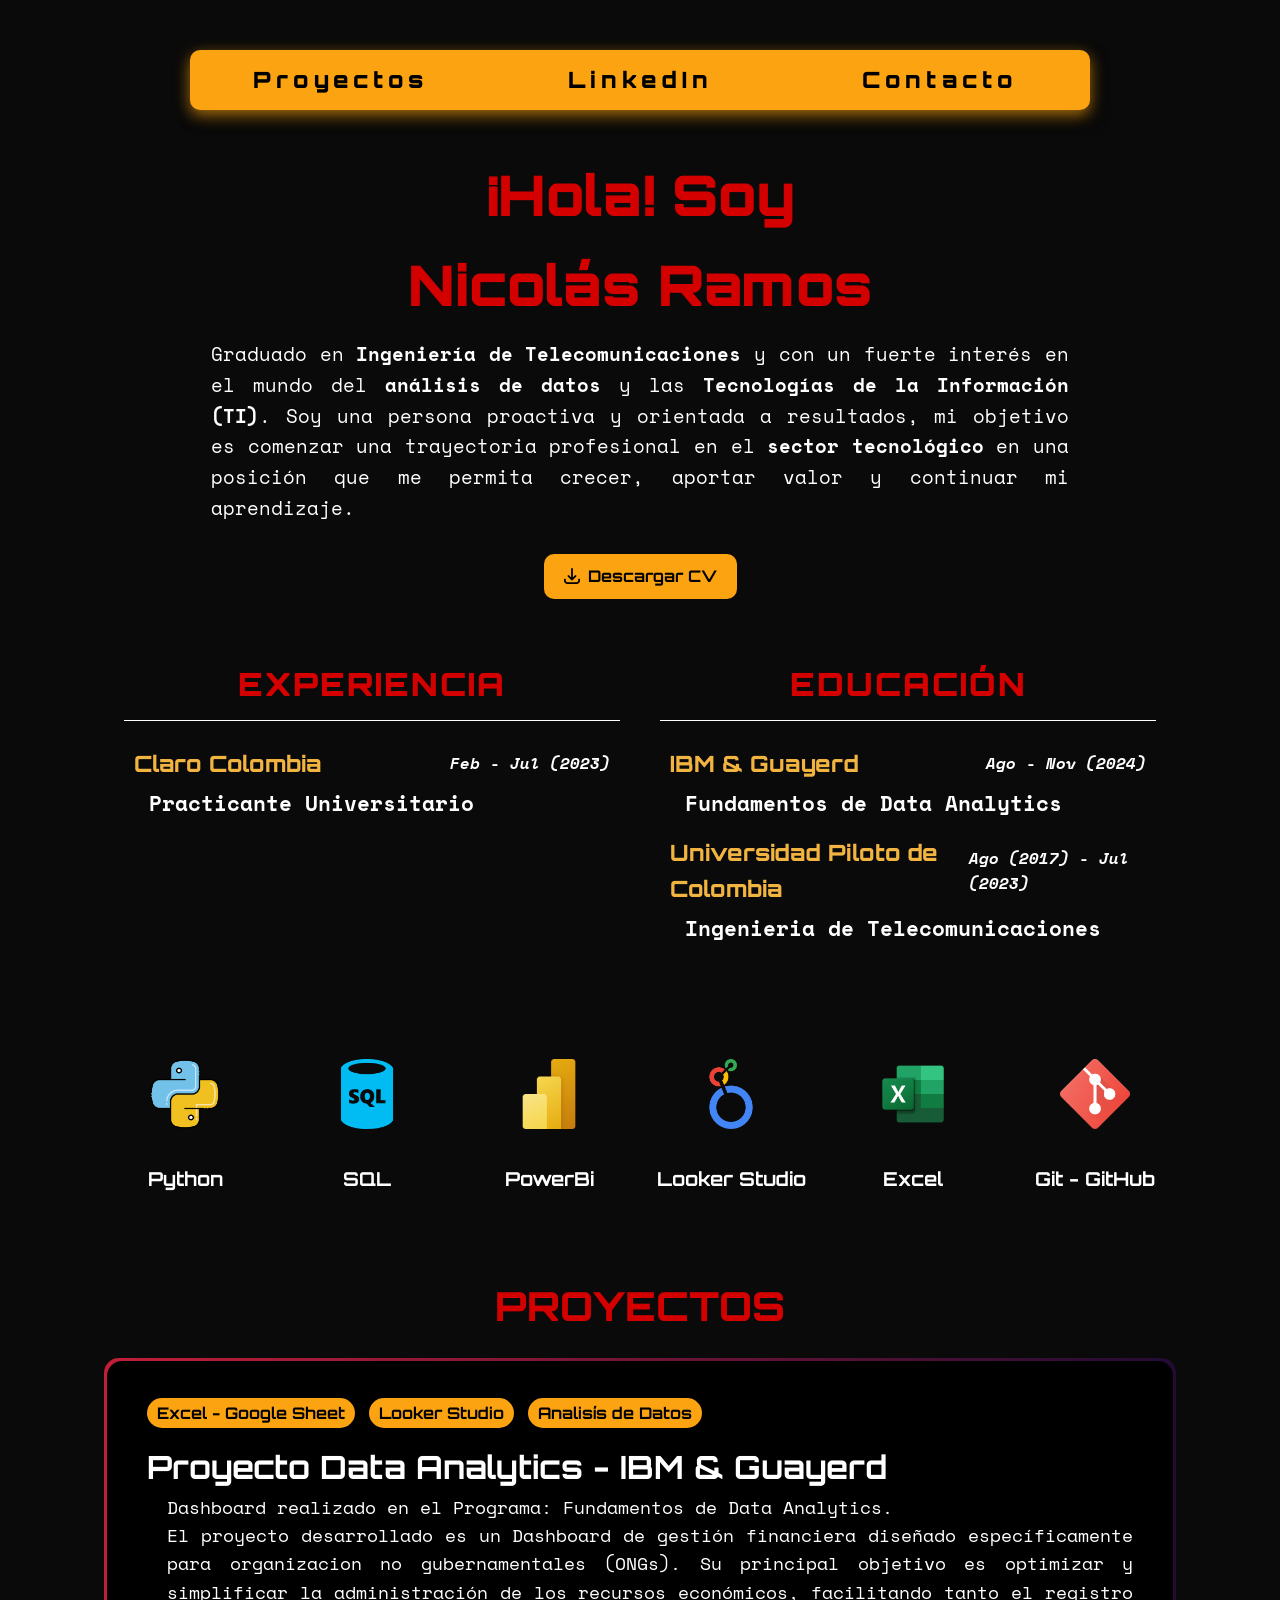
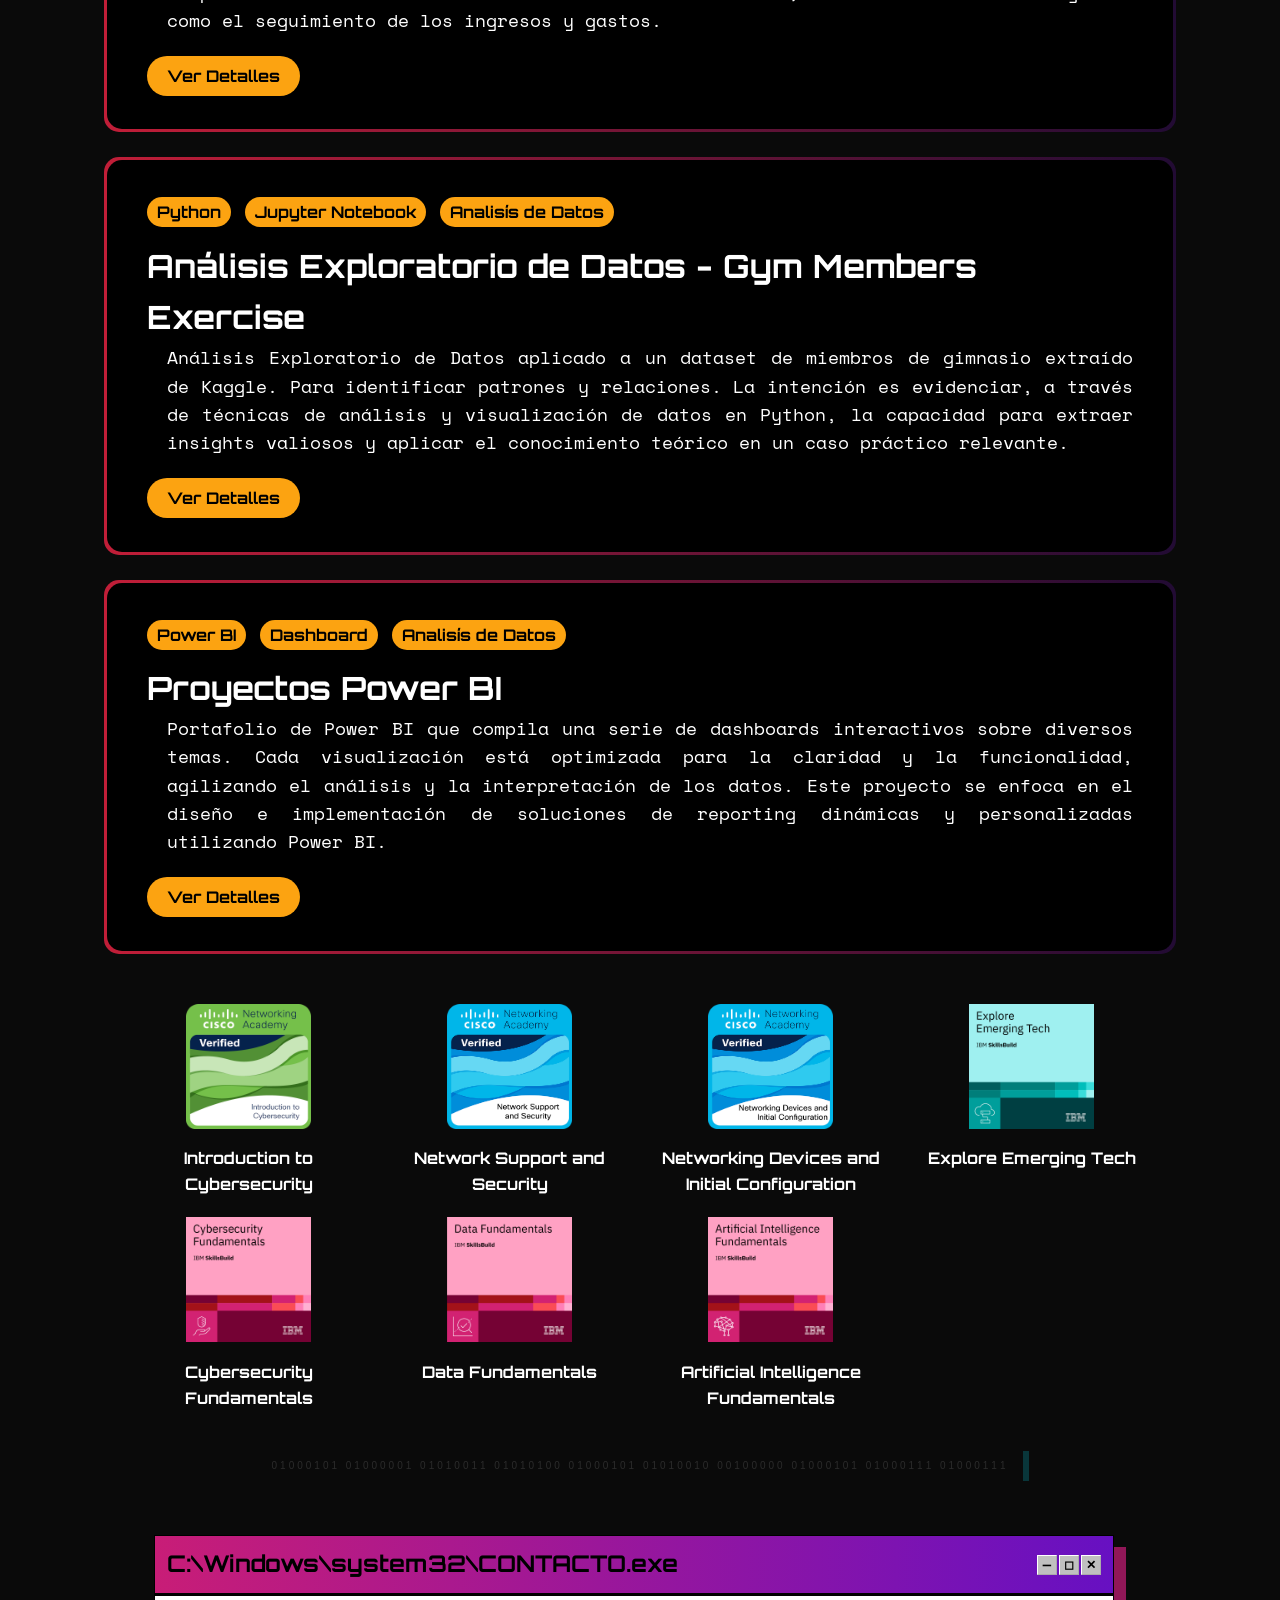
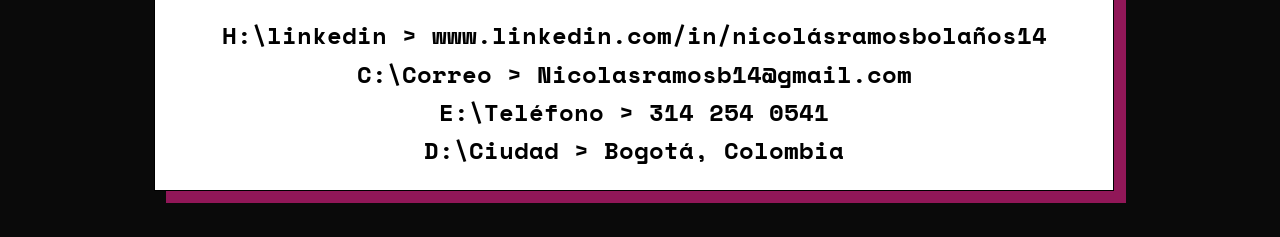
==== commit 3b87b70d: "v1.1" ====
--- a/index.html
+++ b/index.html
@@ -17,13 +17,13 @@
         <header>
             <div class="button-container">
                 <a href="#Proyectos" class="button-header">    
-                    PROYECTOS
+                    Proyectos
                 </a>
-                <a href="#Certificados" class="button-header">    
-                    CERTIFICADOS
+                <a href="https://www.linkedin.com/in/nicolás-ramos-bolaños14" target="_blank" class="button-header">    
+                    LinkedIn
                 </a>
                 <a href="#Contacto" class="button-header">    
-                    CONTACTO
+                    Contacto
                 </a>
             </div>
         </header>
@@ -33,9 +33,10 @@
             <div class="hero-text">
                 <h1>¡Hola! Soy <br> Nicolás Ramos </h1>
                 <p>
-                    Lorem ipsum dolor sit amet <strong> consectetur adipisicing </strong> elit. 
-                    Explicabo quia fuga id porro nisi, tempore voluptatum tempora et odio, 
-                    ex veniam ea, quibusdam natus expedita sint sapiente pariatur dignissimos
+                    Graduado en <strong>Ingeniería de Telecomunicaciones</strong> y con un fuerte interés en el mundo del <strong>
+                    análisis de datos</strong> y las <strong>Tecnologías de la Información (TI)</strong>.  
+                    Soy una persona proactiva y orientada a resultados, mi objetivo es comenzar una trayectoria profesional en el 
+                    <strong>sector tecnológico</strong> en una posición que me permita crecer, aportar valor y continuar mi aprendizaje.
                 </p>
                 <a href="#" class="btn-primary">
                     <img src="Images\descargas.png" alt="Icono de descarga">
@@ -55,18 +56,23 @@
                     <div class="experience-card-body">
                         <div class="timeline-item">
                             <h3>IBM & Guayerd</h3>
-                            <p class="date">2024</p>
-                        </div>
-                            <p class="description">Fundamentos de Data Analytics</p>
+                            <p class="date">Ago - Nov (2024)</p>
+                        </div>
+                            <p class="description">
+                                <strong>Fundamentos de Data Analytics</strong>
+                                <br/>
                         <div class="timeline-item">
                             <h3>Universidad Piloto de Colombia</h3>
-                            <p class="date">2017 - 2023</p>                                 
-                        </div>
-                            <p class="description">Ingenieria de Telecomunicaciones</p>
-
-                    </div>
-                </div>
-
+                            <p class="date">Ago (2017) -  Jul (2023)</p>                                 
+                        </div>
+                            <p class="description">
+                                <strong>Ingenieria de Telecomunicaciones</strong>
+                                <br/>
+
+                                <br/>
+                            </p>
+                    </div>
+                </div>
                 <!-- Work Experience Card -->
                 <div class="experience-card">
                     <div class="experience-card-header">
@@ -74,13 +80,13 @@
                     </div>
                     <div class="experience-card-body" >
                         <div class="timeline-item">
-                            <h3>Claro Colombia · Prácticas</h3>
+                            <h3>Claro Colombia</h3>
                             <p class="date">Feb - Jul (2023)</p>
                         </div>
                             <p class="description">
-                                · Lorem ipsum dolor sit, amet consectetur adipisicing elit. Doloremque accusantium commodi nostrum vitae, repellendus blanditiis sapiente iste,
-                                <br/>
-                                · Lorem ipsum dolor sit, amet consectetur adipisicing elit. Doloremque accusantium commodi nostrum vitae, repellendus blanditiis sapiente iste,
+                                <strong>Practicante Universitario</strong>
+                                <br/>
+
                                 <br/>
                             </p>
                     </div>                  
@@ -138,15 +144,19 @@
                     <div class="project-card"> 
                         <div class="project-details">
                             <div class="tags">
-                                <span class="tag">Excel- Google Sheet</span>
+                                <span class="tag">Excel - Google Sheet</span>
                                 <span class="tag">Looker Studio</span> 
+                                <span class="tag">Analisís de Datos</span>
                             </div>
                             <h3>Proyecto Data Analytics - IBM & Guayerd</h3>
                             <p>
-                                Lorem ipsum dolor sit amet, consectetur adipiscing elit, 
-                                sed do eiusmod tempor incididunt ut labore et dolore magna aliqua.                       
-                            </p>
-                            <a href="" class="view-details-btn">View Details</a>
+                                Dashboard realizado en el Programa: Fundamentos de Data Analytics. <br/> 
+                                El proyecto desarrollado es un Dashboard de gestión financiera diseñado específicamente 
+                                para organizacion no gubernamentales (ONGs). Su principal objetivo es optimizar y simplificar 
+                                la administración de los recursos económicos, facilitando tanto el registro como el seguimiento 
+                                de los ingresos y gastos.                     
+                            </p>
+                            <a href="https://lookerstudio.google.com/reporting/57b70853-91dd-4f23-8f49-6686c0040061" target="_blank" class="view-details-btn">Ver Detalles</a>
                         </div>
                     </div>
                 </div>
@@ -154,16 +164,18 @@
                     <div class="project-card">
                         <div class="project-details">
                             <div class="tags">
-                                <span class="tag">UI/UX Design</span>
-                                <span class="tag">App Design</span>
-                                <span class="tag">Wireframe</span>
+                                <span class="tag">Python</span>
+                                <span class="tag">Jupyter Notebook</span>
+                                <span class="tag">Analisís de Datos</span>
                             </div>
-                            <h3>Podcast - Podcast Mobile App Solution</h3>
+                            <h3>Análisis Exploratorio de Datos - Gym Members Exercise</h3>
                             <p>
-                                Lorem ipsum dolor sit amet, consectetur adipiscing elit, 
-                                sed do eiusmod tempor incididunt ut labore et dolore magna aliqua.
-                            </p>
-                            <a href="" class="view-details-btn">View Details</a>
+                                Análisis Exploratorio de Datos aplicado a un dataset de miembros de gimnasio extraído de Kaggle. 
+                                Para identificar patrones y relaciones. La intención es evidenciar, a través de técnicas de análisis 
+                                y visualización de datos en Python, la capacidad para extraer insights valiosos y 
+                                aplicar el conocimiento teórico en un caso práctico relevante.
+                            </p>
+                            <a href="" target="_blank" class="view-details-btn">Ver Detalles</a>
                         </div>
                     </div>
                 </div>
@@ -171,146 +183,69 @@
                     <div class="project-card">
                         <div class="project-details">
                             <div class="tags">
-                                <span class="tag">UI/UX Design</span>
-                                <span class="tag">App Design</span>
-                                <span class="tag">Wireframe</span>
+                                <span class="tag">Power BI</span>
+                                <span class="tag">Dashboard</span>
+                                <span class="tag">Analisís de Datos</span>
                             </div>
-                            <h3>Podcast - Podcast Mobile App Solution</h3>
+                            <h3>Proyectos Power BI</h3>
                             <p>
-                                Lorem ipsum dolor sit amet, consectetur adipiscing elit, 
-                                sed do eiusmod tempor incididunt ut labore et dolore magna aliqua.
-                            </p>
-                            <a href="#"  class="view-details-btn">View Details</a>
-                        </div>
-                    </div>
-                </div>
-            </div>
-            <div class="project-view-all-btn">
-                <a href="#" class="view-all-btn">View All Projects</a>
-            </div>
-
-        </section>
-
-        <!-- Certificate Section -->
-        <section id="Certificados" class="certificate-section">
-            <h2>CERTIFICADOS</h2>
-            <div class="certificate-grid">
-                <div class="certificate-card">
-                    <div class="certificate-card-header">
-                        <h2>Análisis de Datos</h2>
-                    </div>
-                    <div class="certificate-card-body">
-                        <div class="certificate-timeline-item">
-                            <h3>Python - Platzi</h3>
-                            <p class="certificate-date">2012</p>
-                        </div>
-                        <div class="certificate-timeline-item">
-                            <h3>Aurora Academy</h3>
-                            <p class="certificate-date">2008</p>                                 
-                        </div>
-                        <div class="certificate-timeline-item">
-                            <h3>Crystalbrook</h3>
-                            <p class="certificate-date">1996</p>
-                        </div>
-                        <div class="certificate-timeline-item">
-                            <h3>Harmony Institute</h3>
-                            <p class="certificate-date">2012</p>
-                        </div>   
-                    </div>
-                </div>
-                
-                <div class="certificate-card">
-                    <div class="certificate-card-header">
-                        <h2>TI</h2>
-                    </div>
-                    <div class="certificate-card-body">
-                        <div class="certificate-timeline-item">
-                            <h3>Harmony Institute</h3>
-                            <p class="certificate-date">2012</p>
-                        </div>                           
-                        <div class="certificate-timeline-item">
-                            <h3>Aurora Academy</h3>
-                            <p class="certificate-date">2008</p>                                 
-                        </div>
-                        <div class="certificate-timeline-item">
-                            <h3>Crystalbrook</h3>
-                            <p class="certificate-date">1996</p>
-                        </div>
-                        <div class="certificate-timeline-item">
-                            <h3>Harmony Institute</h3>
-                            <p class="certificate-date">2012</p>
-                        </div>   
-                    </div>
-                    
-                </div>
-                <div class="certificate-card">
-                    <div class="certificate-card-header">
-                        <h2>Programación</h2>
-                    </div>
-                    <div class="certificate-card-body">
-                        <div class="certificate-timeline-item">
-                            <h3>Harmony Institute</h3>
-                            <p class="certificate-date">2012</p>
-                        </div>                           
-                        <div class="certificate-timeline-item">
-                            <h3>Aurora Academy</h3>
-                            <p class="certificate-date">2008</p>                                 
-                        </div>                            
-                        <div class="certificate-timeline-item">
-                            <h3>Crystalbrook</h3>
-                            <p class="certificate-date">1996</p>
-                        </div>
-
-                    </div>
-                </div>
-            </div>
-            <div class="cert-view-all-btn">
-                <a href="#" class="cer-view-all-btn">View All Services</a>
-            </div>
-
+                                Portafolio de Power BI que compila una serie de dashboards interactivos sobre diversos temas. 
+                                Cada visualización está optimizada para la claridad y la funcionalidad, agilizando el análisis y la interpretación de los datos. 
+                                Este proyecto se enfoca en el diseño e implementación de soluciones de reporting dinámicas y personalizadas utilizando Power BI.
+                            </p>
+                            <a href="#"  target="_blank" class="view-details-btn">Ver Detalles</a>
+                        </div>
+                    </div>
+                </div>
+            </div>
+            <!--
+                <div class="project-view-all-btn">
+                    <a href="#" class="view-all-btn">View All Projects</a>
+                </div>
+            -->
         </section>
 
         <!-- Badge Section -->
         <section class="badge">
             <div class="badge-container">
                 <div class="badge-item">
-                    <a href="https://www.credly.com/badges/268653b6-aca7-4a4e-8808-5d0850be0a13/public_url" >
+                    <a href="https://www.credly.com/badges/268653b6-aca7-4a4e-8808-5d0850be0a13/public_url" target="_blank">
                         <img src="Images/introduction-to-cybersecurity.png" alt="Badge 1">
                         <h3>Introduction to Cybersecurity</h3>
                     </a>
                 </div>
                 <div class="badge-item">
-                    <a href="https://www.credly.com/badges/9f124540-1b45-40f7-8928-471cc015e318/public_url" >
+                    <a href="https://www.credly.com/badges/9f124540-1b45-40f7-8928-471cc015e318/public_url" target="_blank">
                         <img src="Images/network-support-and-security.png" alt="Badge 2">
                         <h3>Network Support and Security</h3>
                     </a>
                 </div>
                 <div class="badge-item">
-                    <a href="https://www.credly.com/badges/2293781f-02f5-4cf2-a8d1-96efa0b8c852/public_url" >
+                    <a href="https://www.credly.com/badges/2293781f-02f5-4cf2-a8d1-96efa0b8c852/public_url" target="_blank">
                         <img src="Images/networking-devices-and-initial-configuration.png" alt="Badge 3">
                         <h3>Networking Devices and Initial Configuration</h3>
                     </a>
                 </div>
                 <div class="badge-item">
-                    <a href="https://www.credly.com/badges/f8f6862e-e2b5-43dc-b577-0ff19dd31811/public_url" >
+                    <a href="https://www.credly.com/badges/f8f6862e-e2b5-43dc-b577-0ff19dd31811/public_url" target="_blank">
                         <img src="Images/explore-emerging-tech.png" alt="Badge 4">
                         <h3>Explore Emerging Tech</h3>
                     </a>
                 </div>
                 <div class="badge-item">
-                    <a href="https://www.credly.com/badges/4b1a516c-2c81-4439-a971-abb581e0a634/public_url" >
+                    <a href="https://www.credly.com/badges/4b1a516c-2c81-4439-a971-abb581e0a634/public_url" target="_blank">
                         <img src="Images/cybersecurity-fundamentals.png" alt="Badge 5">
                         <h3>Cybersecurity Fundamentals</h3>
                     </a>
                 </div>
                 <div class="badge-item">
-                    <a href="https://www.credly.com/badges/c0772cc4-faa8-44e9-b74e-421a02f7a275/public_url" >
+                    <a href="https://www.credly.com/badges/c0772cc4-faa8-44e9-b74e-421a02f7a275/public_url" target="_blank">
                         <img src="Images/data-fundamentals.png" alt="Badge 6">
                         <h3>Data Fundamentals</h3>
                     </a>
                 </div>
                 <div class="badge-item">
-                    <a href="https://www.credly.com/badges/1f83df31-6c23-4f67-8f34-5723710a028f/public_url" >
+                    <a href="https://www.credly.com/badges/1f83df31-6c23-4f67-8f34-5723710a028f/public_url" target="_blank">
                         <img src="Images/artificial-intelligence-fundamentals.png" alt="Badge 7">
                         <h3>Artificial Intelligence Fundamentals</h3>
                     </a>
@@ -328,11 +263,7 @@
             
             <!-- Sección oculta con las tarjetas -->
             <div id="hidden-section" class="hidden-section">
-                <h2>
-                    <img src="Images\huevo-de-pascua.png" alt="EASTER EGG"/>
-                        EASTER EGG
-                    <img src="Images\huevo-de-pascua.png" alt="EASTER EGG"/>
-                </h2>
+                <h2> EASTER EGG </h2>
                 <div class="card-hidden-container">
                     <!-- Primera tarjeta -->
                     <div class="card-hidden">
@@ -361,36 +292,24 @@
 
         <!-- Footer -->
         <footer>
-            <div id="Contacto" class="footer-container">
-                <div class="contact-info">
-                    <h2>CONTACTO</h2>
-                    <div class="contact-footer">
-                        <h3>Email</h3>
-                        <p>Nicolasramosb14@gmail.com</p>
-                    </div>
-                    <div class="contact-footer">
-                        <h3>Teléfono</h3>
-                        <p>314 254 0541</p>
-                    </div>
-                    <div class="contact-footer">
-                        <h3>Ciudad</h3>
-                        <p>Bogotá, Colombia</p>
-                    </div>
-                </div>
-                
-                <!-- Redes sociales -->
-                <div class="social-icons-container">
-                    <a href="https://www.linkedin.com/in/nicolás-ramos-bolaños14" class="social-links">
-                        <div class="icon-container-footer">
-                            <img src="Images/linkedin-icon-svgrepo-com.png" alt="linkedin">
-                        </div>
-                    </a>
-        
-                    <a href="" class="social-links">
-                        <div class="icon-container-footer">
-                            <img src="Images/github-icon-svgrepo-com.png" alt="github">
-                        </div>
-                    </a>
+            <!-- From Uiverse.io by vaibhavchandranv --> 
+            <div id="Contacto" class="card-footer">
+                <div class="head">
+                    C:\Windows\system32\CONTACTO.exe 
+                    <div class="window-controls">
+                        <div class="control-button">—</div>
+                        <div class="control-button">◻</div>
+                        <div class="control-button">✕</div>
+                    </div>
+                </div>
+                <div class="content">   
+                    H:\linkedin > www.linkedin.com/in/nicolásramosbolaños14 
+                    <br/>
+                    C:\Correo > Nicolasramosb14@gmail.com
+                    <br/>
+                    E:\Teléfono > 314 254 0541
+                    <br/>
+                    D:\Ciudad > Bogotá, Colombia
                 </div>
             </div>
         </footer>
--- a/styles.css
+++ b/styles.css
@@ -6,14 +6,14 @@
 
 body {
     background-color: var(--color-back-body);
-    color: #000000;
+    color: #0A0A0A;
     line-height: 1.6;
 
 }
 
 :root {
-    --color-back-body: #000000;
-    --width-section: 100%;
+    --color-back-body: #0A0A0A;
+    --width-section: 90%;
 
     /* variable fonts */
     --font-family-orbitron: 'Orbitron', sans-serif;
@@ -21,30 +21,30 @@
 
     /* variables header */
     --color-back-header: #00000000;
-    --color-text-header: #ffffff;
+    --color-text-header: #000000;
     
     /* varaibles hero */
-    --color-back-hero: #000000;
+    --color-back-hero: #0A0A0A;
     --color-h1-hero: #D40000;
     --color-text-hero: #ffffff;
     --color-btn-hero: #FCA311;
     --color-btn-hero-text: #000000;
 
     /* varaibles experience */
-    --color-back-exp: #000000;
+    --color-back-exp: #0A0A0A;
     --color-h2-card-exp: #D40000;
     --color-h3-card-exp: #F2B441;
     --color-text-card-exp: #ffffff;
     --color-date-card-exp: #ffffff;
-    --color-back-card-exp: #000000;
+    --color-back-card-exp: #0A0A0A;
 
     /* varaibles skill */
-    --color-back-skill: #000000;
-    --color-icon-skill: #000000;
+    --color-back-skill: #0A0A0A;
+    --color-icon-skill: #0A0A0A;
     --color-h3-skill: #ffffff;
 
     /* variables projects */
-    --color-back-proj: #000000;
+    --color-back-proj: #0A0A0A;
     --color-h2-proj: #D40000;
     --color-back-card-proj: #000000;
     --color-tags-proj: #FCA311;
@@ -57,7 +57,7 @@
     --color-btn-all-proj-text: #000000;
 
     /* variables certificates */
-    --color-back-cert: #000000;
+    --color-back-cert: #0A0A0A;
     --color-h2-cert: #D40000;
     --color-h2-card-cert: #F2B441;
     --color-h3-card-cert: #ffffff;
@@ -67,10 +67,10 @@
     --color-btn-all-cert-text: #000000;
 
     /* variables badge */
-    --color-back-badge: #000000;
+    --color-back-badge: #0A0A0A;
 
     /* variables button secret */
-    --color-back-secret: #000000;
+    --color-back-secret: #0A0A0A;
     --color-h2-secret: #D40000;
     --color-text-secret: #ffffff;
     --color-h3-secret: #F2B441;
@@ -78,7 +78,7 @@
     
 
     /* varaibles footer */
-    --color-back-footer: #0B090A;
+    --color-back-footer: #0A0A0A;
     --color-h2-footer: #D40000;
     --color-text-footer: #ffffff;
     --color-h3-footer: #F2B441;
@@ -124,10 +124,10 @@
     display: flex;
     align-items: center;
     justify-content: center;
-    color: #000;
+    color: #000000;
     transition: all ease-in-out 0.3s;
     cursor: pointer;
-    font-size: 1.2rem;
+    font-size: 1.4rem;
     text-decoration: none;
     font-weight: 900;
     letter-spacing: 5px;
@@ -221,7 +221,7 @@
 .hero-text p {
     color: var(--color-text-hero);
     font-family: var(--font-family-space);
-    text-align: center;
+    text-align: justify;
     margin-bottom: 30px;
     font-size: 1.2rem;
     font-weight: 400;
@@ -278,7 +278,7 @@
 /* Media Query para pantallas pequeñas (móviles) */
 @media (max-width: 768px) {
     .hero {
-        padding: 30px 20px;
+        padding: 30px 40px;
     }
 
     .hero-text h1 {
@@ -330,8 +330,10 @@
 
 .experience-container {
     display: flex;
-    justify-content:space-evenly;
-    flex-wrap: wrap;
+    flex-wrap: nowrap;
+    justify-content: space-evenly;
+    align-content: center;
+    flex-direction: row-reverse;
     align-items: stretch;
 }
 
@@ -367,7 +369,8 @@
 .experience-card-body p.description{
     color: var(--color-text-card-exp);
     font-family: var(--font-family-space);
-    font-size: 1.2rem;
+    text-align: justify;
+    font-size: 1.3rem;
     margin-top: 5px;
     margin-left: 15px;
     font-weight: 400;
@@ -376,7 +379,7 @@
 
 
 .timeline-item {
-    margin-top: 5px;
+    margin-top: 15px;
     display: flex;        /* Flexbox para alinear elementos en una fila */
     align-items:center;  /* Alinea verticalmente los elementos al centro */
     justify-content: space-between;
@@ -404,7 +407,7 @@
 /* Large screens (desktop) */
 @media (min-width: 1024px) {
     .experience-card {
-        width: 48%; /* More space between cards on larger screens */
+        width: 90%; /* More space between cards on larger screens */
     }
 }
 
@@ -645,11 +648,12 @@
 .project-details p {
     color: var(--color-text-card-proj);
     font-family: var(--font-family-space);
-    margin-bottom: 20px;
+    margin-bottom: 30px;
     font-size: 1.2rem;
     margin-left: 20px;
     font-weight: 400;
     font-style: normal;
+    text-align: justify;
 }
 
 .view-details-btn {
@@ -697,6 +701,26 @@
 
 /* Responsive Design */
 
+/* Larger screens (1200px and above) */
+@media (min-width: 1200px) {
+    .project-card {
+        flex-direction: row;
+        justify-content: space-between;
+    }
+
+    .project-details {
+        padding: 20px;
+    }
+
+    .project-details h3 {
+        font-size: 2rem;
+    }
+
+    .project-details p {
+        font-size: 1.1rem;
+    }
+}
+
 /* Tablets and smaller devices */
 @media (max-width: 768px) {
     .project-card {
@@ -762,166 +786,6 @@
     .view-details-btn {
         font-size: 0.8rem;
         padding: 8px 15px;
-    }
-}
-
-/* Larger screens (1200px and above) */
-@media (min-width: 1200px) {
-    .project-card {
-        flex-direction: row;
-        justify-content: space-between;
-    }
-
-    .project-details {
-        padding: 20px;
-    }
-
-    .project-details h3 {
-        font-size: 2rem;
-    }
-
-    .project-details p {
-        font-size: 1.1rem;
-    }
-}
-
-/*=========================================
-            Certificates Styles
-=========================================*/
-/* Certificates */
-.certificate-section {
-    max-width: var(--width-section);
-    background-color: var(--color-back-cert);
-    padding: 0px 40px;
-    padding-bottom: 40px;
-    margin: 0 auto;
-}
-
-.certificate-section h2{
-    color: var(--color-h2-cert);
-    font-family: var(--font-family-orbitron);
-    font-size: 2.3rem;
-    text-align: center;
-    font-optical-sizing: auto;
-    font-weight: 800;
-    font-style: normal;
-}
-
-/* Certificado grid */
-.certificate-grid {
-    display: grid;
-    grid-template-columns: repeat(3, 1fr);
-    gap: 20px;
-    justify-content: center;
-    padding: 40px 0px;
-}
-
-.certificate-card {
-    background-color: var(--color-back-card-cert);
-    padding: 20px;
-    border-radius: 10px;
-    text-align: center;
-    transition: transform 0.3s ease;
-}
-
-.certificate-card:hover {
-    transform: translateY(-10px);
-}
-
-.certificate-card-header {
-    border-bottom: 1px solid rgb(255, 255, 255);
-    text-align: center;
-}
-
-.certificate-card-header h2{
-    color: var(--color-h2-card-cert);
-    font-family: var(--font-family-orbitron);
-    margin-bottom: 10px;
-    font-size: 1.7rem;
-    font-optical-sizing: auto;
-    font-weight: 800;
-    font-style: normal;
-}
-
-.certificate-card-body {
-    padding: 10px;
-    text-align: left;
-}
-
-.certificate-timeline-item {
-    margin-top: 5px;
-    display: flex;        /* Flexbox para alinear elementos en una fila */
-    align-items:center;  /* Alinea verticalmente los elementos al centro */
-    justify-content: space-between;
-}
-
-.certificate-timeline-item h3{
-    color: var(--color-h3-card-cert);
-    font-family: var(--font-family-orbitron);
-    font-size: 1.2rem;
-    font-optical-sizing: auto;
-    font-weight: 700;
-    font-style: normal;
-}
-
-.certificate-date {
-    color: var(--color-date-card-cert);
-    font-family: var(--font-family-space);
-    font-size: 1rem;
-    font-weight: 400;
-    font-style: italic;
-}
-
-.cert-view-all-btn{
-    display: flex;
-    justify-content: center;
-}
-
-/* Botón de "View All" */
-.cer-view-all-btn {
-    background-color: var(--color-btn-all-cert);
-    color: var(--color-btn-all-cert-text);
-    font-family: var(--font-family-orbitron);
-    text-decoration: none;
-    padding: 10px 20px;
-    border: none;
-    border-radius: 15px;
-    cursor: pointer;
-    font-size: 1rem;
-    font-optical-sizing: auto;
-    font-weight: 700;
-    font-style: normal;
-}
-
-.cer-view-all-btn:hover {
-    background-color: #f2b441c5;
-}
-
-/* Media Queries para diferentes tamaños de pantalla */
-
-/* Tablets y pantallas medianas */
-@media (max-width: 1024px) {
-    .certificate-grid {
-        grid-template-columns: repeat(2, 1fr); /* 2 columnas en tablets */
-    }
-}
-
-/* Smartphones y pantallas pequeñas */
-@media (max-width: 768px) {
-    .certificate-section {
-        max-width: 100%;
-    }
-    .certificate-grid {
-        grid-template-columns: 1fr; /* 1 columna en móviles */
-    }
-
-    .certificate-header {
-        flex-direction: column;
-        text-align: center;
-    }
-
-    .cer-view-all-btn {
-        margin-top: 15px; /* Añade espacio entre el botón y el texto en pantallas pequeñas */
     }
 }
 
@@ -1026,7 +890,7 @@
     button::after {
     padding: 10px 15px;
     font-size: 10px;
-    background: linear-gradient(45deg, transparent 5%, #000000 5%);
+    background: linear-gradient(45deg, transparent 5%, #0A0A0A 5%);
     border: 0;
     color: #ffffff23;
     letter-spacing: 3px;
@@ -1224,126 +1088,96 @@
 /*=========================================
             Footer Styles
 =========================================*/
-/*FOOTER*/
-/* Estilos generales para dispositivos grandes */
 footer {
+    display: flex;
+    justify-content: center;
+    align-items: center;
     background-color: var(--color-back-footer);
     font-family: var(--font-family-space);
-    color: white;
-    padding: 20px;
-    text-align: center;
-    font-size: 1rem;
-    font-weight: 400;
-    padding: 20px 40px;
-}
-
-.contact-footer{
-    margin-top: 5px;
+    padding: 40px 40px;
+}
+
+
+.card-footer {
+    font-family: var(--font-family-space);
+    width: 80%;
+    max-width: 90%; /* Prevent it from getting too wide on large screens */
+    min-width: 250px; /* Ensure readability on small screens */
+    height: auto; /* Allow height to adjust based on content */
+    min-height: 110px;
+    translate: -6px -6px;
+    background: #ffffff;
+    color: #000000;
+    border: 1.3px solid #000000;
+    box-shadow: 12px 12px 0 #c81d78b6;
+    overflow: hidden;
+    transition: all 0.3s ease;
+    margin: 0 auto; /* Center card if needed */
+}
+
+.head {
+    text-align: center;
+    font-family: var(--font-family-orbitron);
+    font-size: clamp(20px, 5vw, 23px); /* Responsive font size */
+    font-weight: 700;
+    width: 100%;
+    height: auto; /* Allow height to adjust */
+    min-height: 60px;
+    background: linear-gradient(90deg, #c81d77, #6710c2);
+    padding: 5px 12px;
+    color: #000000;
+    border-bottom: 3px solid #000000;
+    display: flex;
+    align-items: center;
+    justify-content: space-between;
+}
+
+.window-controls {
+    display: flex;
+}
+
+.control-button {
+    width: 20px;
+    height: 20px;
+    background-color: #c0c0c0;
+    border: 1px outset white;
+    margin-left: 2px;
     display: flex;
     align-items: center;
     justify-content: center;
-    gap: 20px;
-}
-
-
-.footer-container {   
-    display: flex;
-    flex-direction: column;
-    justify-content: center;
+    font-size: 12px;
+}
+
+.content {
     align-items: center;
-    max-width: 1200px;
-    margin: 0 auto;
-    flex-wrap: wrap;
-    padding: 20px;
-}
-
-.footer-container h2 {
-    color: var(--color-h2-footer);
-    font-family: var(--font-family-orbitron);
-    font-size: 2rem;
-    font-optical-sizing: auto;
-    font-weight: 700;
-    font-style: normal;
-    margin-bottom: 10px;
-}
-
-.contact-footer h3{
-    color: var(--color-h3-footer);
-    font-family: var(--font-family-orbitron);
-    font-size: 1.2rem;
-    font-optical-sizing: auto;
+    text-align: center;
+    padding: 20px 20px;
+    font-size: clamp(0.5rem, 3vw, 1.5rem); /* Responsive font size */
     font-weight: 600;
-    font-style: normal;
-}
-
-.footer-container p {
-    color: var(--color-text-footer);
-    font-family: var(--font-family-space);
-    font-size: 1.2rem;
-    font-optical-sizing: auto;
-    font-weight: 700;
-    font-style: normal;
-}
-
-.contact-info {
-    text-align: center; /* Centra el texto */
-    margin-bottom: 20px; /* Espacio entre el texto de contacto y los iconos de redes sociales */
-}
-
-.social-icons-container {
-    display: flex; /* Flexbox para alinear los iconos en una fila */
-    justify-content: center; /* Alinea los iconos en el centro */
-    gap: 20px; /* Espacio entre los iconos */
-}
-
-.icon-container-footer img {
-    width: 50px;
-    height: 50px;
-    transition: transform 0.3s ease;
-}
-
-.icon-container-footer img:hover {
-    transform: scale(1.1); /* Efecto al pasar el cursor sobre los iconos */
-}
-
-
-/* Media queries para dispositivos móviles */
-@media (max-width: 768px) {
-    .footer-container {
-        flex-direction: column; /* Apila los elementos verticalmente */
-        text-align: center; /* Alinea todo al centro */
-    }
-
-    .footer-container h2 {
-        font-size: 2rem; /* Reduce el tamaño de fuente en pantallas pequeñas */
-    }
-    .footer-container p {
-        font-size: 1.2rem;
-    }
-
-    .icon-container-footer img {
-        width: 40px; /* Ajusta el tamaño de los íconos */
-        height: 40px;
-    }
-}
-
-/* Media queries para pantallas muy pequeñas (ej. móviles) */
-@media (max-width: 480px) {
-    footer {
-        padding: 15px; /* Reduce el padding */
-        font-size: 0.9rem; /* Ajusta el tamaño general del texto */
-    }
-
-    .footer-container p {
-        font-size: 0.9rem; /* Reduce más el tamaño de la fuente */
-    }
-
-    .footer-container h2 {
-        font-size: 2rem;
-    }
-
-    .icon-container-footer img {
-        width: 35px; /* Íconos más pequeños */
-        height: 35px;
-    }
-}
+    text-decoration: none;
+}
+
+.card:hover {
+    translate: -6px;
+}
+
+/* Media queries for different device sizes */
+@media screen and (max-width: 768px) {
+    .card-footer {
+    width: 90%;
+    translate: -4px -4px;
+    box-shadow: 8px 8px 0 #c81d78b6;
+    }
+}
+
+@media screen and (max-width: 480px) {
+    .card-footer {
+    width: 95%;
+    translate: -3px -3px;
+    box-shadow: 6px 6px 0 #c81d78b6;
+    }
+    
+    .card:hover {
+        translate: -3px;
+    }
+}
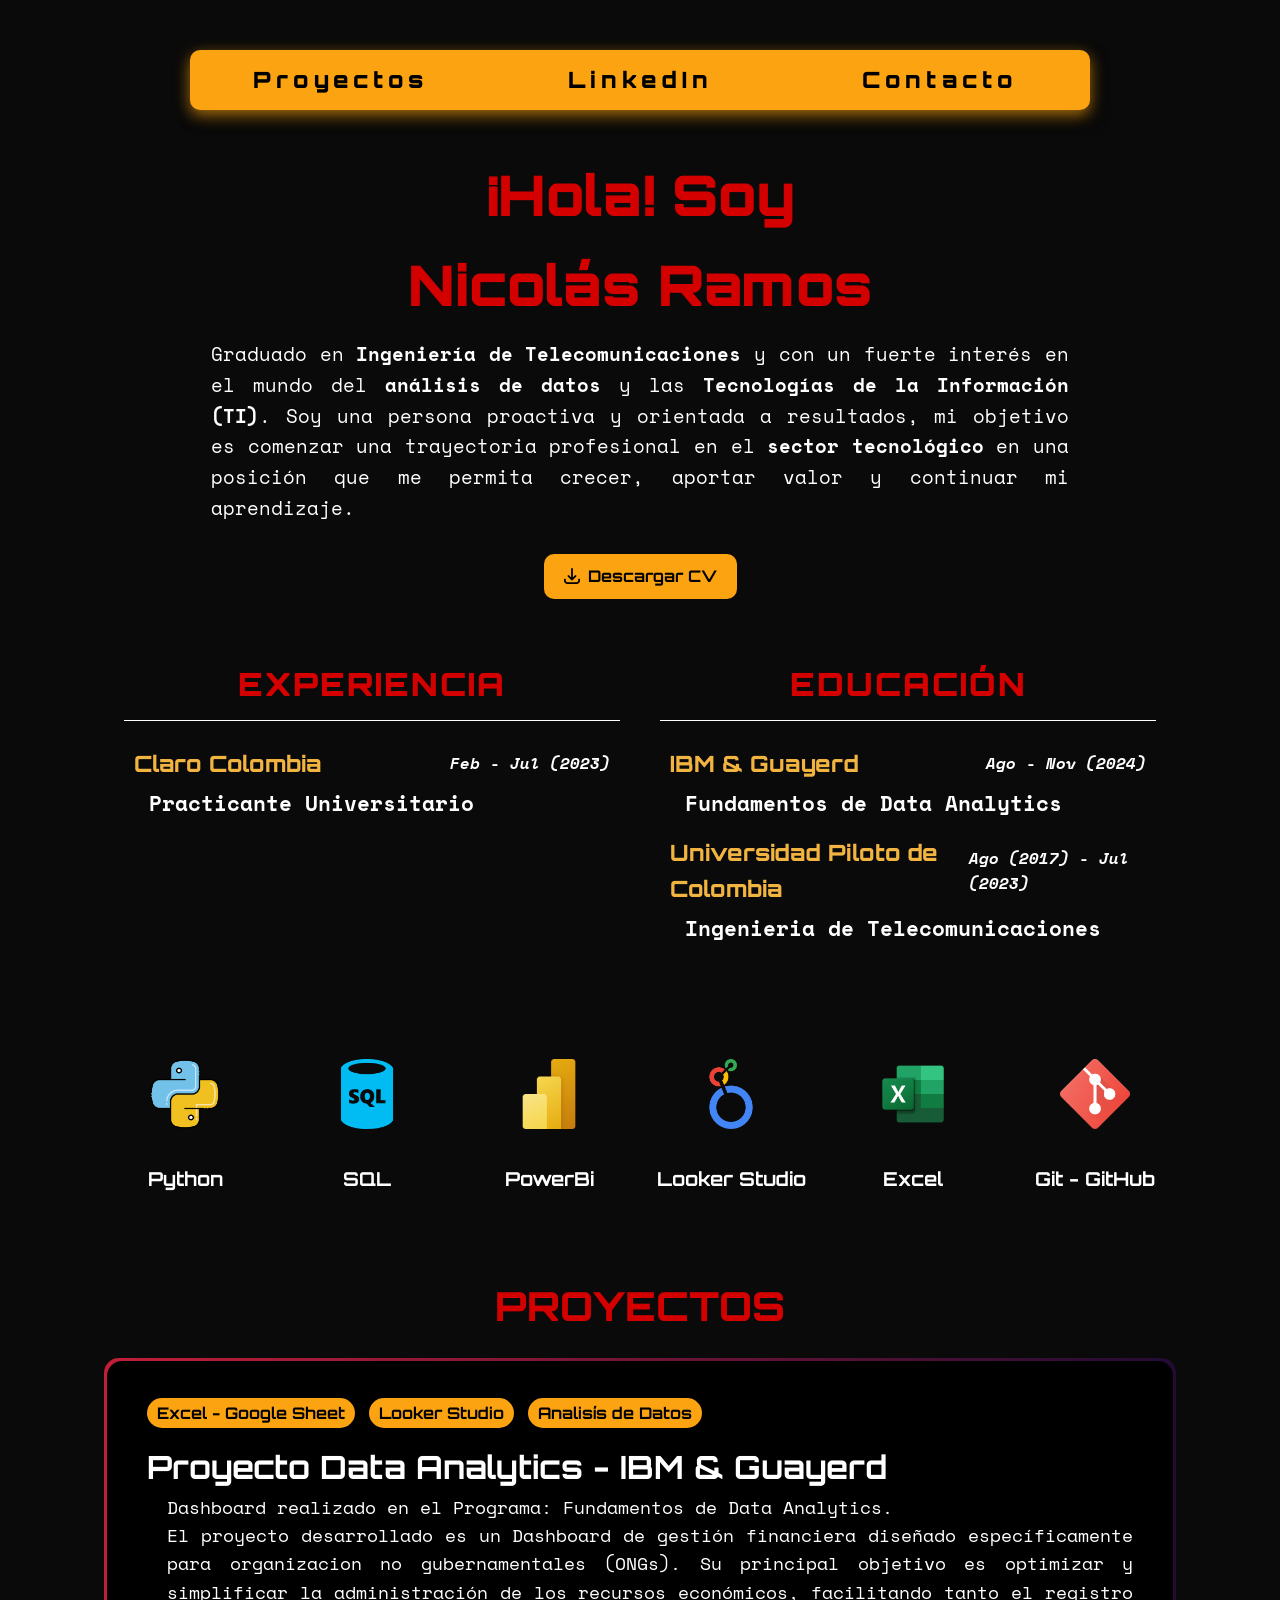
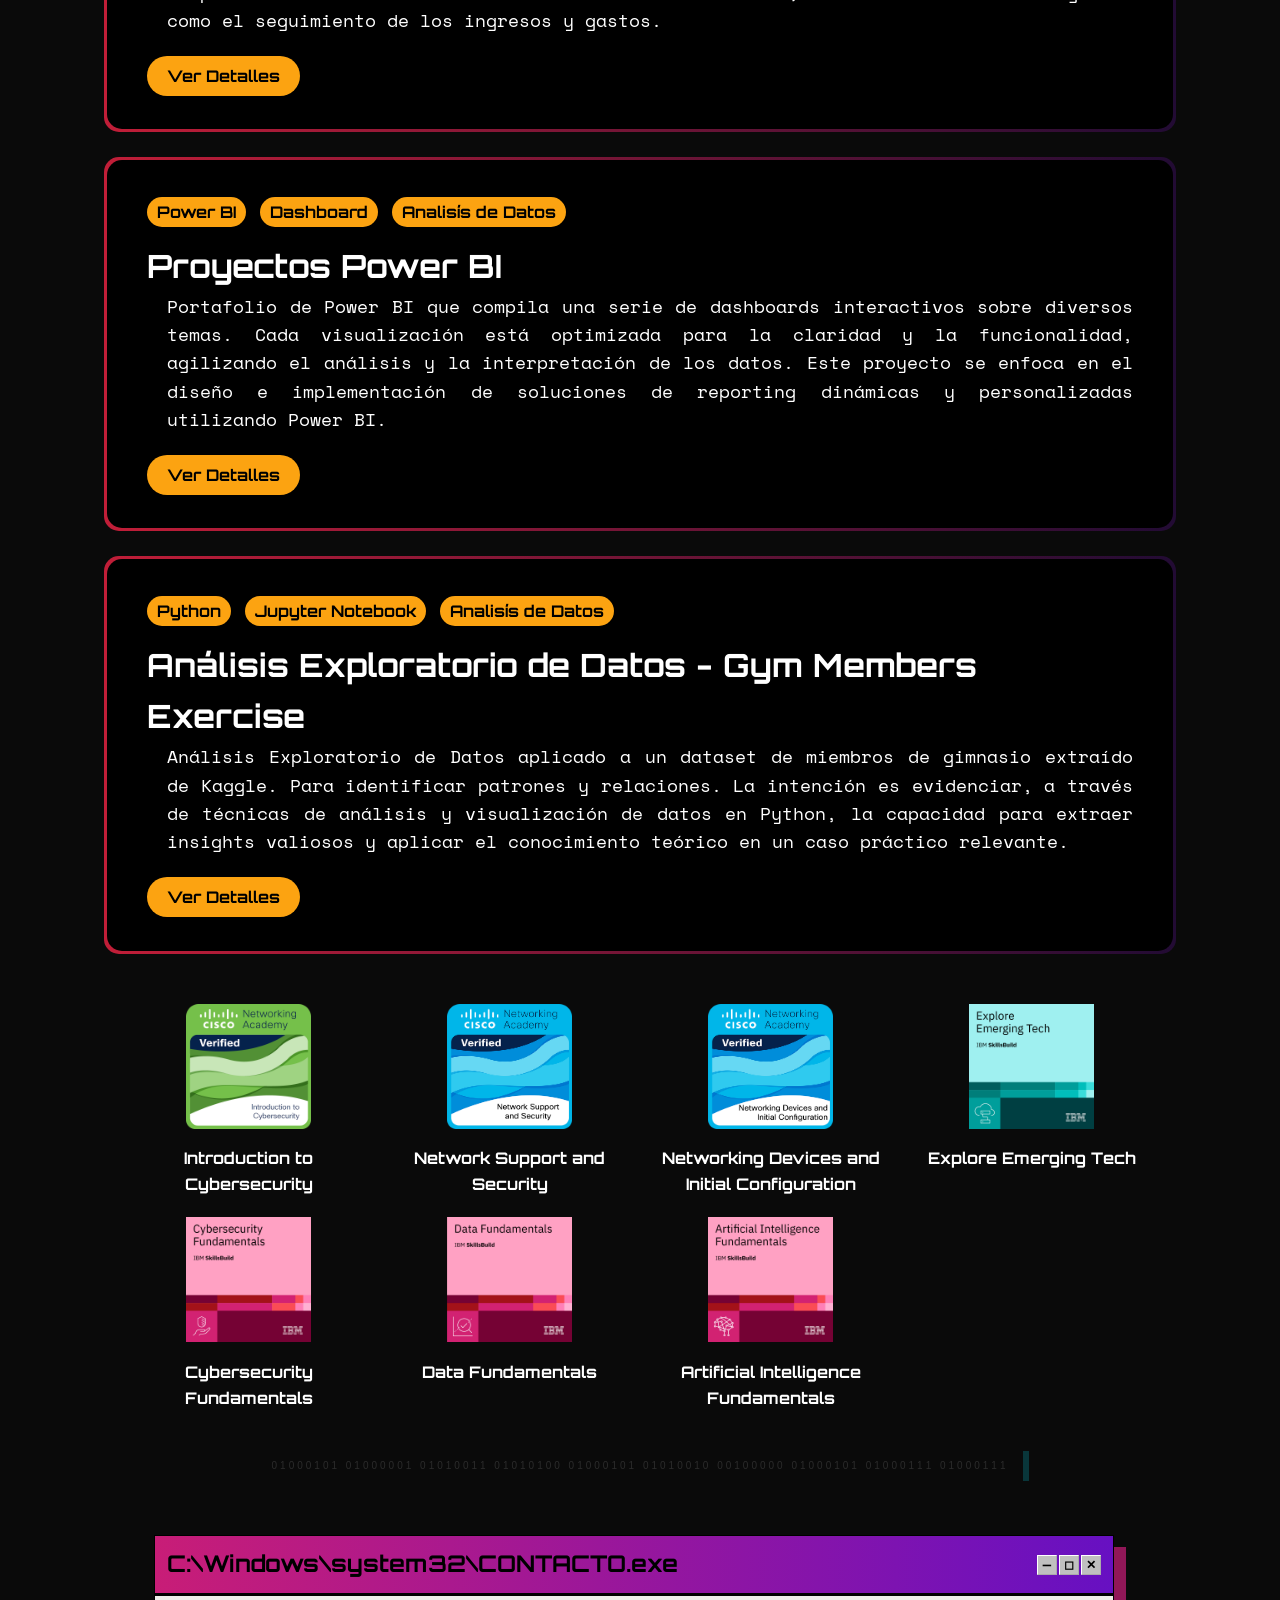
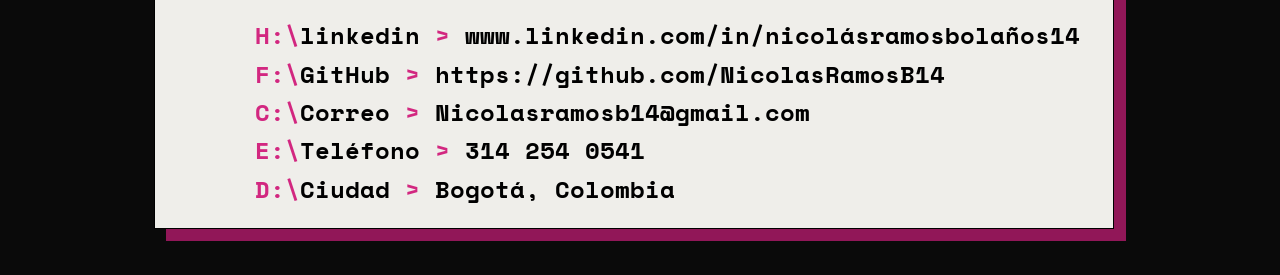
==== commit ddb2c746: "v1.2" ====
--- a/index.html
+++ b/index.html
@@ -160,6 +160,26 @@
                         </div>
                     </div>
                 </div>
+
+                <div class="project-card-wrapper">
+                    <div class="project-card">
+                        <div class="project-details">
+                            <div class="tags">
+                                <span class="tag">Power BI</span>
+                                <span class="tag">Dashboard</span>
+                                <span class="tag">Analisís de Datos</span>
+                            </div>
+                            <h3>Proyectos Power BI</h3>
+                            <p>
+                                Portafolio de Power BI que compila una serie de dashboards interactivos sobre diversos temas. 
+                                Cada visualización está optimizada para la claridad y la funcionalidad, agilizando el análisis y la interpretación de los datos. 
+                                Este proyecto se enfoca en el diseño e implementación de soluciones de reporting dinámicas y personalizadas utilizando Power BI.
+                            </p>
+                            <a href="https://app.powerbi.com/view?r=eyJrIjoiNmY3NWIwYTEtZTQwMC00NDIyLWI3Y2QtYjYxZmVlNmM0NWRlIiwidCI6Ijc5ODcxZWIxLTYwOTYtNDJiZi05OGVmLWI0ZjNlNGVmODMxOCIsImMiOjR9"  target="_blank" class="view-details-btn">Ver Detalles</a>
+                        </div>
+                    </div>
+                </div>
+        
                 <div class="project-card-wrapper">
                     <div class="project-card">
                         <div class="project-details">
@@ -175,28 +195,11 @@
                                 y visualización de datos en Python, la capacidad para extraer insights valiosos y 
                                 aplicar el conocimiento teórico en un caso práctico relevante.
                             </p>
-                            <a href="" target="_blank" class="view-details-btn">Ver Detalles</a>
-                        </div>
-                    </div>
-                </div>
-                <div class="project-card-wrapper">
-                    <div class="project-card">
-                        <div class="project-details">
-                            <div class="tags">
-                                <span class="tag">Power BI</span>
-                                <span class="tag">Dashboard</span>
-                                <span class="tag">Analisís de Datos</span>
-                            </div>
-                            <h3>Proyectos Power BI</h3>
-                            <p>
-                                Portafolio de Power BI que compila una serie de dashboards interactivos sobre diversos temas. 
-                                Cada visualización está optimizada para la claridad y la funcionalidad, agilizando el análisis y la interpretación de los datos. 
-                                Este proyecto se enfoca en el diseño e implementación de soluciones de reporting dinámicas y personalizadas utilizando Power BI.
-                            </p>
-                            <a href="#"  target="_blank" class="view-details-btn">Ver Detalles</a>
-                        </div>
-                    </div>
-                </div>
+                            <a href="https://github.com/NicolasRamosB14/Analisis_Exploratorio_de_Datos_Python/tree/main" target="_blank" class="view-details-btn">Ver Detalles</a>
+                        </div>
+                    </div>
+                </div>
+
             </div>
             <!--
                 <div class="project-view-all-btn">
@@ -303,13 +306,16 @@
                     </div>
                 </div>
                 <div class="content">   
-                    H:\linkedin > www.linkedin.com/in/nicolásramosbolaños14 
-                    <br/>
-                    C:\Correo > Nicolasramosb14@gmail.com
-                    <br/>
-                    E:\Teléfono > 314 254 0541
-                    <br/>
-                    D:\Ciudad > Bogotá, Colombia
+                        <span class="degradado">H:\</span>linkedin <span class="degradado"> > </span> www.linkedin.com/in/nicolásramosbolaños14 
+                    <br/>
+                        <span class="degradado">F:\</span>GitHub <span class="degradado"> > </span> https://github.com/NicolasRamosB14
+                    <br/>
+                        <span class="degradado">C:\</span>Correo <span class="degradado"> > </span> Nicolasramosb14@gmail.com
+                    <br/>
+                        <span class="degradado">E:\</span>Teléfono <span class="degradado"> > </span> 314 254 0541
+                    <br/>
+                        <span class="degradado">D:\</span>Ciudad <span class="degradado"> > </span>Bogotá, Colombia
+                    <br/>
                 </div>
             </div>
         </footer>
--- a/styles.css
+++ b/styles.css
@@ -1106,7 +1106,7 @@
     height: auto; /* Allow height to adjust based on content */
     min-height: 110px;
     translate: -6px -6px;
-    background: #ffffff;
+    background: #EFEEEA;
     color: #000000;
     border: 1.3px solid #000000;
     box-shadow: 12px 12px 0 #c81d78b6;
@@ -1150,11 +1150,20 @@
 
 .content {
     align-items: center;
-    text-align: center;
-    padding: 20px 20px;
+    text-align: start;
+    padding: 20px 0px;
+    padding-left: 100px;
     font-size: clamp(0.5rem, 3vw, 1.5rem); /* Responsive font size */
-    font-weight: 600;
+    font-weight: 700;
     text-decoration: none;
+}
+
+.degradado {
+    background-color:#D22780;
+    -webkit-background-clip: text;
+    background-clip: text;
+    -webkit-text-fill-color: transparent;
+    font-weight: 800;
 }
 
 .card:hover {
@@ -1168,6 +1177,9 @@
     translate: -4px -4px;
     box-shadow: 8px 8px 0 #c81d78b6;
     }
+    .content{
+        font-size: 0.8rem;
+    }
 }
 
 @media screen and (max-width: 480px) {
@@ -1176,7 +1188,10 @@
     translate: -3px -3px;
     box-shadow: 6px 6px 0 #c81d78b6;
     }
-    
+    .content{
+        padding-left: 10px;
+        font-size: 0.6rem;
+    }
     .card:hover {
         translate: -3px;
     }
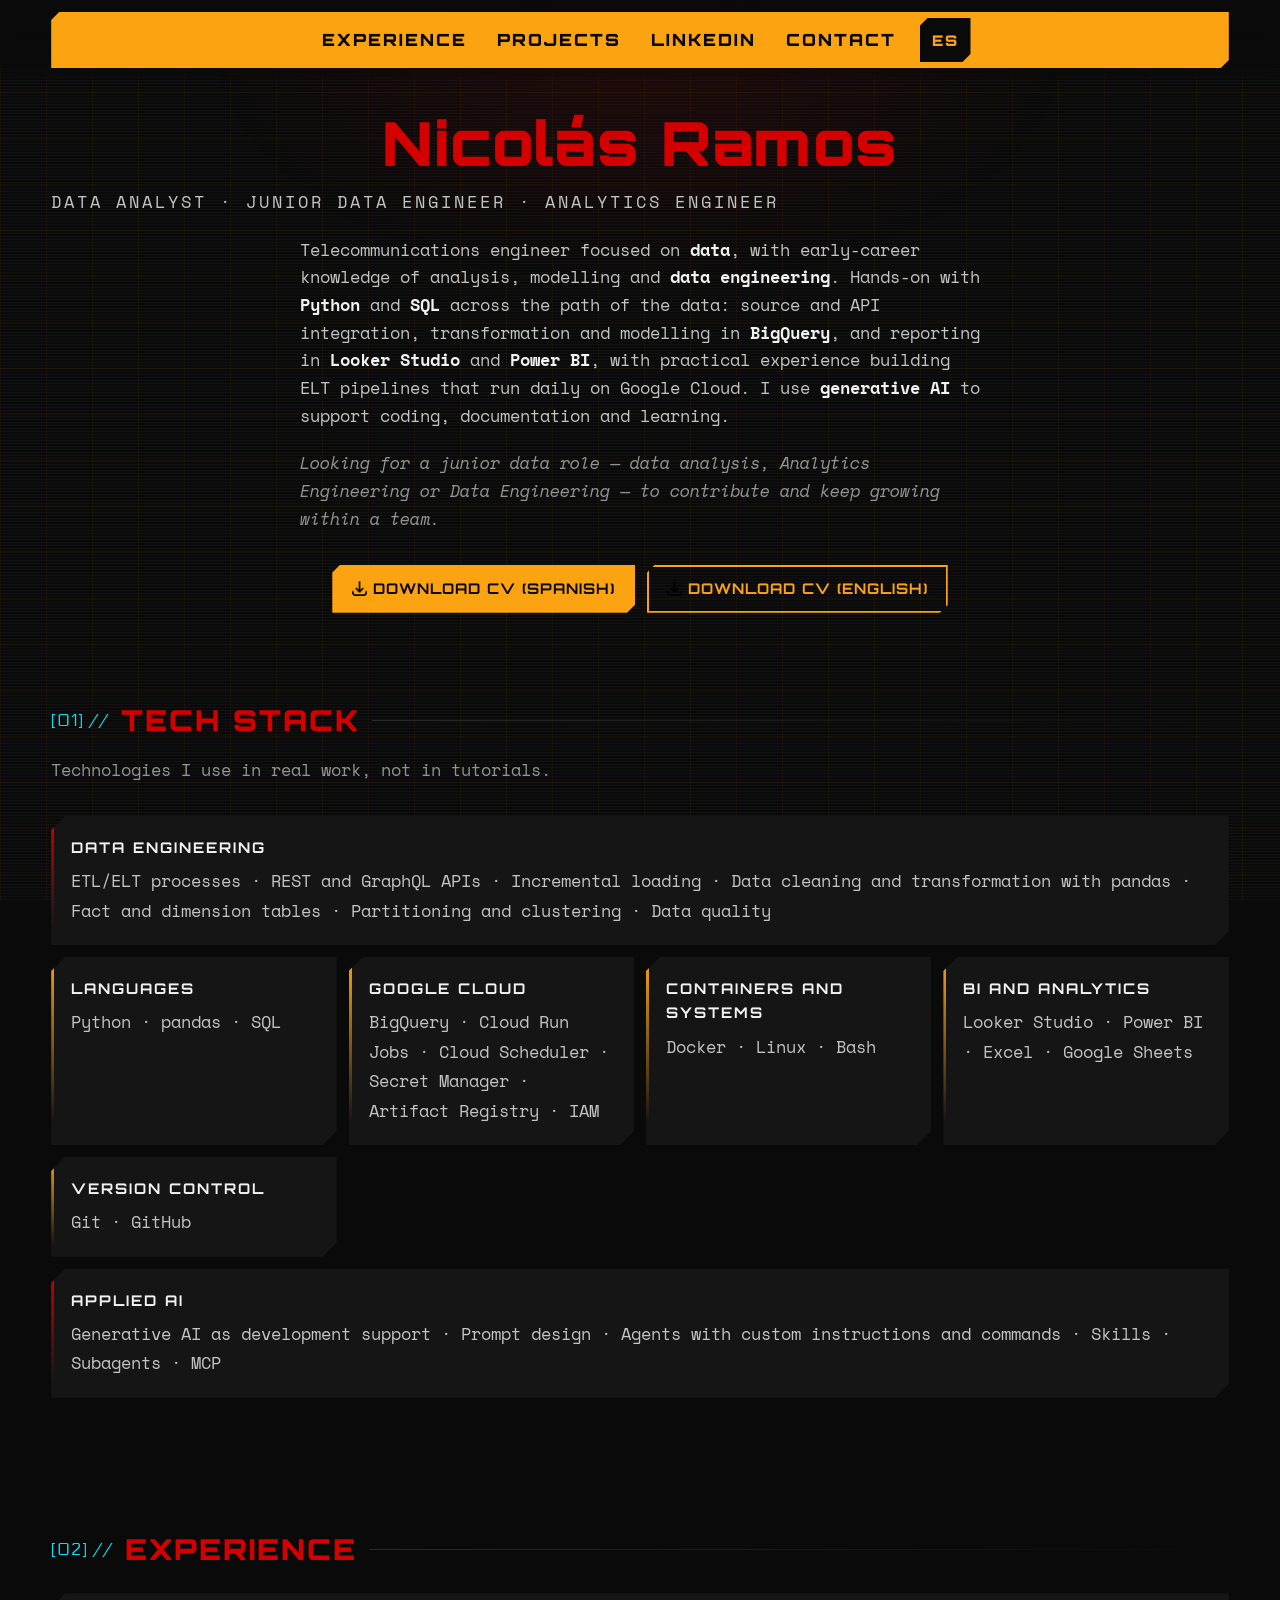
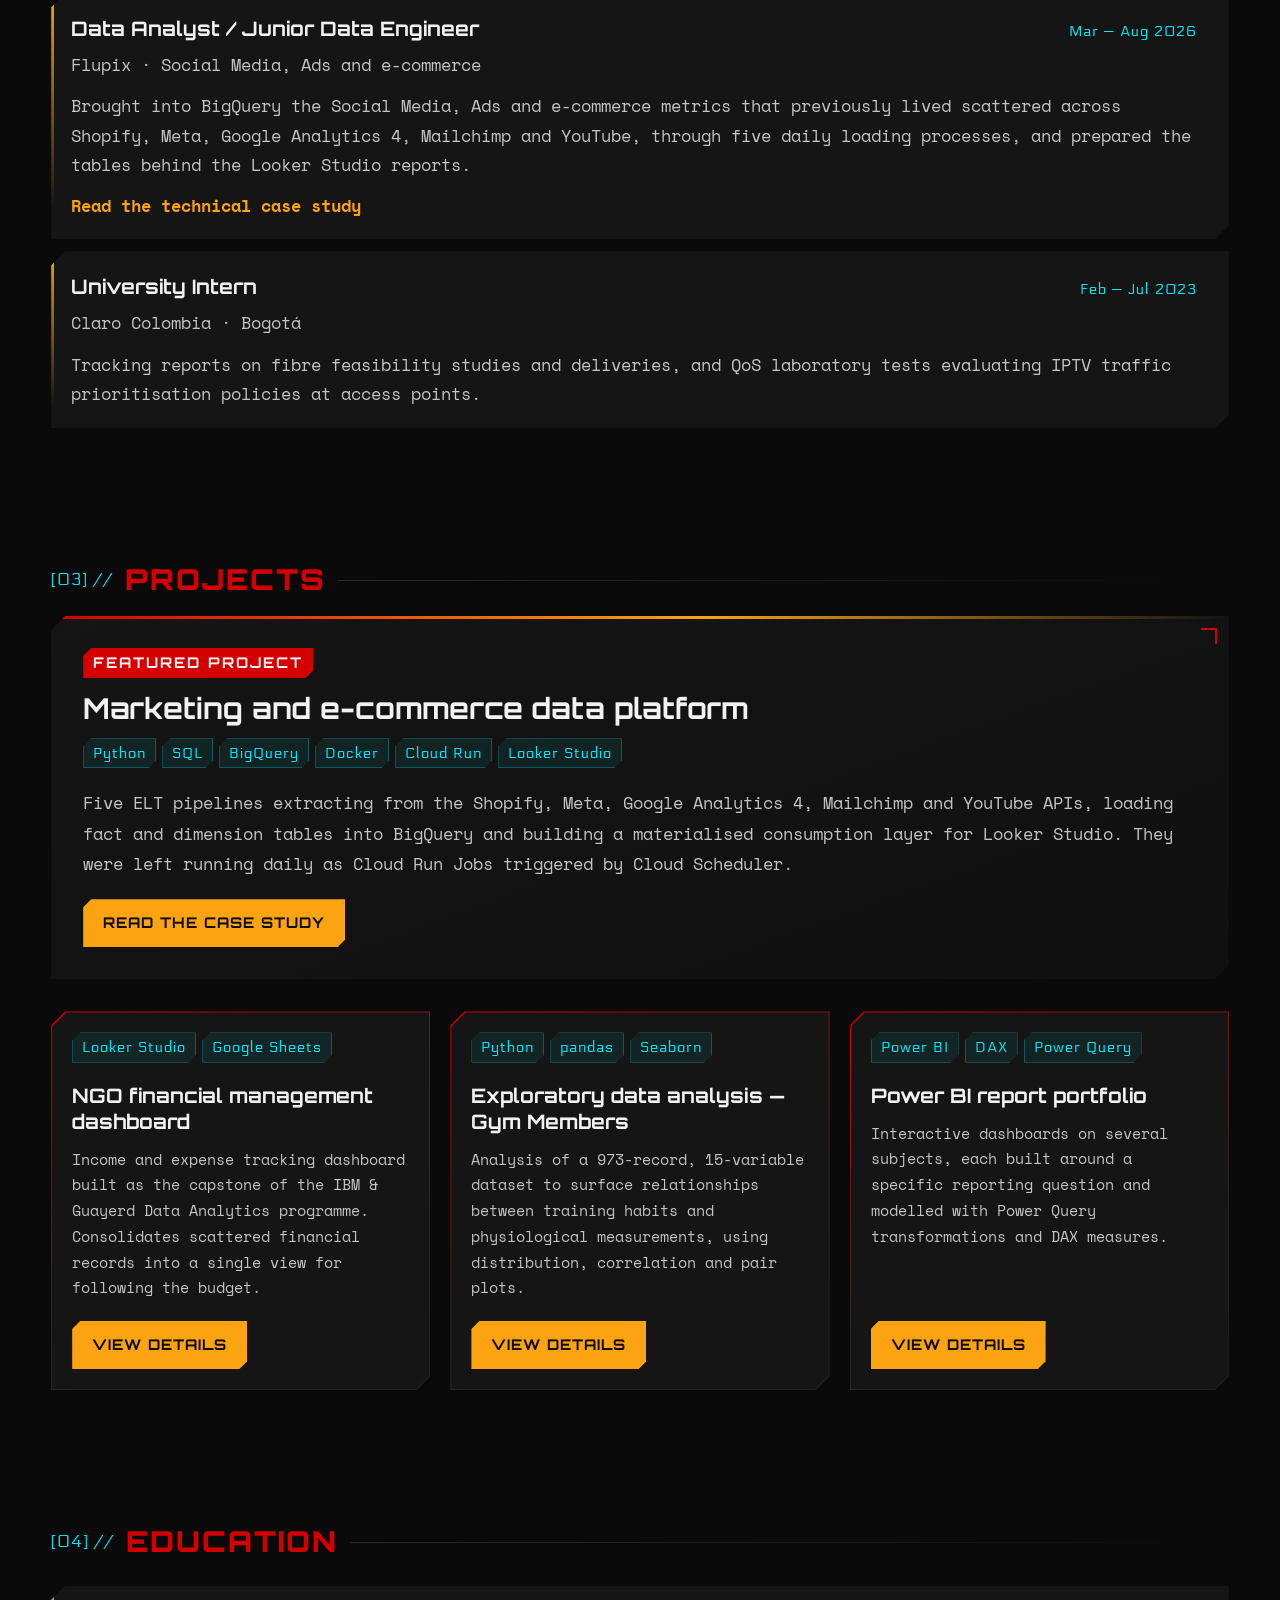
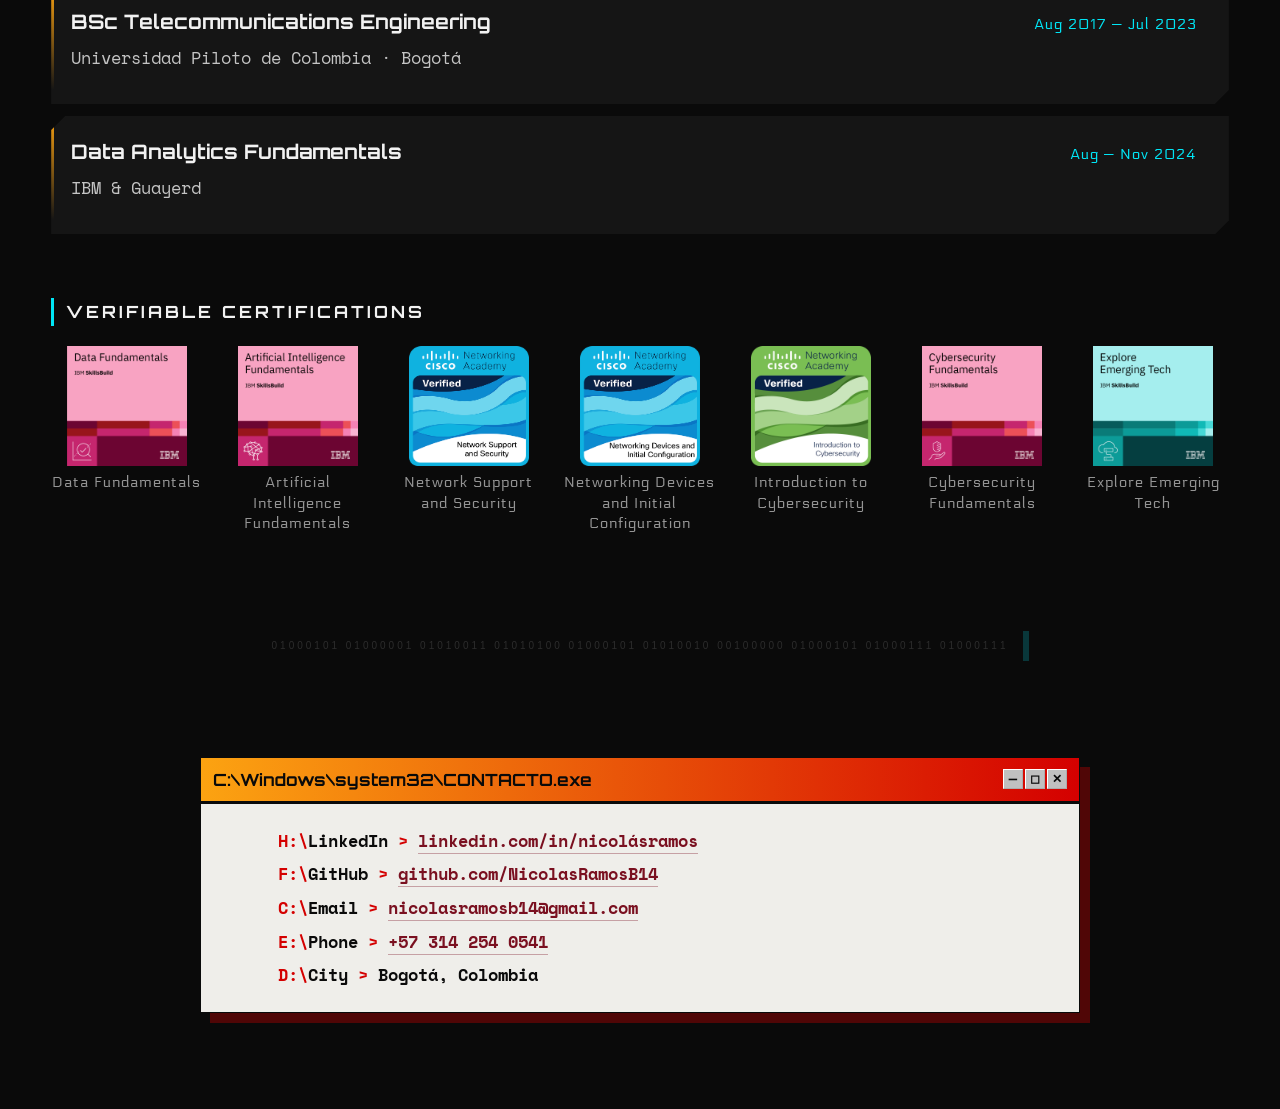
==== commit 52968692: "Version 2.0 actualización global del portafolio Date: Ago 21-2026" ====
--- a/index.html
+++ b/index.html
@@ -1,324 +1,336 @@
 <!DOCTYPE html>
 <html lang="es">
-    
-    <head>
-        <meta charset="UTF-8">
-        <meta name="viewport" content="width=device-width, initial-scale=1.0">
-        <meta http-equiv="X-UA-Compatible" content="ie=edge">
-        <title>Nicolás Ramos - Portafolio</title>
-        <link rel="stylesheet" href="styles.css">
-        <link rel="preconnect" href="https://fonts.googleapis.com">
-        <link rel="preconnect" href="https://fonts.gstatic.com" crossorigin>
-        <link href="https://fonts.googleapis.com/css2?family=Electrolize&family=Orbitron:wght@400..900&family=Space+Mono:ital,wght@0,400;0,700;1,400;1,700&display=swap" rel="stylesheet">
-    </head>
-
-    <body>
-        <!-- Header Section -->
-        <header>
-            <div class="button-container">
-                <a href="#Proyectos" class="button-header">    
-                    Proyectos
-                </a>
-                <a href="https://www.linkedin.com/in/nicolás-ramos-bolaños14" target="_blank" class="button-header">    
-                    LinkedIn
-                </a>
-                <a href="#Contacto" class="button-header">    
-                    Contacto
-                </a>
-            </div>
-        </header>
-
-        <!-- Hero Section -->
-        <section class="hero">
-            <div class="hero-text">
-                <h1>¡Hola! Soy <br> Nicolás Ramos </h1>
-                <p>
-                    Graduado en <strong>Ingeniería de Telecomunicaciones</strong> y con un fuerte interés en el mundo del <strong>
-                    análisis de datos</strong> y las <strong>Tecnologías de la Información (TI)</strong>.  
-                    Soy una persona proactiva y orientada a resultados, mi objetivo es comenzar una trayectoria profesional en el 
-                    <strong>sector tecnológico</strong> en una posición que me permita crecer, aportar valor y continuar mi aprendizaje.
+
+<head>
+    <meta charset="UTF-8">
+    <meta name="viewport" content="width=device-width, initial-scale=1.0">
+    <meta http-equiv="X-UA-Compatible" content="ie=edge">
+
+    <title>Nicolás Ramos — Analista de Datos</title>
+    <meta name="description" content="Ingeniero de Telecomunicaciones orientado a datos, con conocimientos iniciales en análisis, modelado e ingeniería de datos: Python, SQL, BigQuery, Google Cloud, Looker Studio y Power BI.">
+    <meta name="author" content="Nicolás Ramos Bolaños">
+
+    <meta property="og:type" content="website">
+    <meta property="og:title" content="Nicolás Ramos — Analista de Datos">
+    <meta property="og:description" content="Análisis, modelado e ingeniería de datos: Python, SQL, BigQuery, Google Cloud, Looker Studio y Power BI.">
+    <meta property="og:url" content="https://nicolasramosb14.github.io/nicolasramos.github.io/">
+    <meta name="twitter:card" content="summary">
+
+    <link rel="icon" type="image/x-icon" href="Images/icon.png">
+    <link rel="stylesheet" href="styles.css">
+    <link rel="preconnect" href="https://fonts.googleapis.com">
+    <link rel="preconnect" href="https://fonts.gstatic.com" crossorigin>
+    <link href="https://fonts.googleapis.com/css2?family=Electrolize&family=Orbitron:wght@400..900&family=Space+Mono:ital,wght@0,400;0,700;1,400;1,700&display=swap" rel="stylesheet">
+</head>
+
+<body>
+    <!-- Header Section -->
+    <header>
+        <div class="button-container">
+            <a href="#Experiencia" class="button-header" data-i18n="nav.experience">Experiencia</a>
+            <a href="#Proyectos" class="button-header" data-i18n="nav.projects">Proyectos</a>
+            <a href="https://www.linkedin.com/in/nicol%C3%A1sramos" target="_blank" rel="noopener" class="button-header" data-i18n="nav.linkedin">LinkedIn</a>
+            <a href="#Contacto" class="button-header" data-i18n="nav.contact">Contacto</a>
+            <button type="button" id="lang-toggle" class="button-header lang-toggle"
+                    data-i18n="nav.lang" data-i18n-label="nav.langLabel" aria-label="Ver el sitio en inglés">EN</button>
+        </div>
+    </header>
+
+    <!-- Hero Section -->
+    <section class="hero">
+        <div class="hero-text">
+            <h1 class="glitch" data-i18n="hero.greeting" data-text="Nicolás Ramos">Nicolás Ramos</h1>
+            <p class="hero-role" data-i18n="hero.role">Analista de Datos · Data Engineer Junior · Analytics Engineer</p>
+            <p data-i18n="hero.intro">
+                Ingeniero de Telecomunicaciones orientado a <strong>datos</strong>, con conocimientos
+                iniciales en análisis, modelado e <strong>ingeniería de datos</strong>.
+            </p>
+            <p class="hero-seeking" data-i18n="hero.seeking">
+                Busco una posición junior en datos — análisis, Analytics Engineering o Data Engineering.
+            </p>
+            <div class="hero-actions">
+                <a href="CV-Nicolas-Ramos-ES.pdf" download class="btn-primary">
+                    <img src="Images/descargas.png" alt="" aria-hidden="true">
+                    <span data-i18n="hero.cvEs">Descargar CV (Español)</span>
+                </a>
+                <a href="CV-Nicolas-Ramos-EN.pdf" download class="btn-primary btn-secondary">
+                    <img src="Images/descargas.png" alt="" aria-hidden="true">
+                    <span data-i18n="hero.cvEn">Descargar CV (English)</span>
+                </a>
+            </div>
+        </div>
+    </section>
+
+    <!-- Stack Section -->
+    <section class="stack-section">
+        <h2 data-i18n="stack.title">Stack técnico</h2>
+        <p class="section-subtitle" data-i18n="stack.subtitle">Tecnologías que uso en trabajo real, no en tutoriales.</p>
+        <div class="stack-grid">
+            <div class="stack-group stack-group-wide">
+                <h3 data-i18n="stack.engineering">Ingeniería de datos</h3>
+                <p data-i18n="stack.engineeringItems">Procesos ETL/ELT · APIs REST y GraphQL · Cargas incrementales · Limpieza y transformación con pandas · Tablas de hechos y dimensiones · Particionamiento y clustering · Calidad de datos</p>
+            </div>
+            <div class="stack-group">
+                <h3 data-i18n="stack.languages">Lenguajes</h3>
+                <p>Python · pandas · SQL</p>
+            </div>
+            <div class="stack-group">
+                <h3 data-i18n="stack.cloud">Google Cloud</h3>
+                <p>BigQuery · Cloud Run Jobs · Cloud Scheduler · Secret Manager · Artifact Registry · IAM</p>
+            </div>
+            <div class="stack-group">
+                <h3 data-i18n="stack.systems">Contenedores y sistemas</h3>
+                <p>Docker · Linux · Bash</p>
+            </div>
+            <div class="stack-group">
+                <h3 data-i18n="stack.bi">BI y analítica</h3>
+                <p>Looker Studio · Power BI · Excel · Google Sheets</p>
+            </div>
+            <div class="stack-group">
+                <h3 data-i18n="stack.vcs">Control de versiones</h3>
+                <p>Git · GitHub</p>
+            </div>
+            <div class="stack-group stack-group-wide">
+                <h3 data-i18n="stack.ai">IA aplicada</h3>
+                <p data-i18n="stack.aiItems">IA generativa como apoyo al desarrollo · Diseño de prompts · Agentes con instrucciones y comandos personalizados · Skills · Subagentes · MCP</p>
+            </div>
+        </div>
+    </section>
+
+    <!-- Experience Section -->
+    <section id="Experiencia" class="timeline-section">
+        <h2 data-i18n="exp.title">Experiencia</h2>
+        <div class="timeline">
+            <article class="timeline-entry">
+                <div class="timeline-entry-head">
+                    <h3 data-i18n="exp.freelanceRole">Analista de Datos Jr. / Ingeniero de Datos Jr.</h3>
+                    <span class="timeline-date" data-i18n="exp.freelanceDate">Mar — Ago 2026</span>
+                </div>
+                <p class="timeline-org" data-i18n="exp.freelanceOrg">Flupix · Social Media, Ads y e-commerce</p>
+                <p data-i18n="exp.freelanceDesc">
+                    Consolidé en BigQuery las métricas de Social Media, Ads y e-commerce.
                 </p>
-                <a href="#" class="btn-primary">
-                    <img src="Images\descargas.png" alt="Icono de descarga">
-                    Descargar CV
-                </a>
-            </div>
-        </section>
-
-        <!-- Exp/Stu Section -->
-        <section class="experience-section">
-            <div class="experience-container">
-                <!-- Education Card -->
-                <div class="experience-card">
-                    <div class="experience-card-header">
-                        <h2>EDUCACIÓN</h2>
+                <a href="case-study.html" class="inline-link" data-i18n="exp.freelanceLink">Ver el caso de estudio técnico</a>
+            </article>
+
+            <article class="timeline-entry">
+                <div class="timeline-entry-head">
+                    <h3 data-i18n="exp.claroRole">Practicante universitario</h3>
+                    <span class="timeline-date" data-i18n="exp.claroDate">Feb — Jul 2023</span>
+                </div>
+                <p class="timeline-org" data-i18n="exp.claroOrg">Claro Colombia · Bogotá</p>
+                <p data-i18n="exp.claroDesc">
+                    Informes de seguimiento sobre viabilidades y entregas de fibra.
+                </p>
+            </article>
+        </div>
+    </section>
+
+    <!-- Projects Section -->
+    <section id="Proyectos" class="projects-section">
+        <h2 data-i18n="proj.title">Proyectos</h2>
+
+        <!-- Featured project -->
+        <article class="project-featured">
+            <span class="featured-badge" data-i18n="proj.featured">Proyecto principal</span>
+            <h3 data-i18n="proj.pipelineTitle">Plataforma de datos de marketing y e-commerce</h3>
+            <div class="tags">
+                <span class="tag">Python</span>
+                <span class="tag">SQL</span>
+                <span class="tag">BigQuery</span>
+                <span class="tag">Docker</span>
+                <span class="tag">Cloud Run</span>
+                <span class="tag">Looker Studio</span>
+            </div>
+            <p data-i18n="proj.pipelineDesc">
+                Cinco pipelines ELT en producción.
+            </p>
+            <a href="case-study.html" class="view-details-btn" data-i18n="proj.pipelineCta">Leer el caso de estudio</a>
+        </article>
+
+        <!-- Secondary projects -->
+        <div class="project-container">
+            <div class="project-card-wrapper">
+                <div class="project-card">
+                    <div class="project-details">
+                        <div class="tags">
+                            <span class="tag">Looker Studio</span>
+                            <span class="tag">Google Sheets</span>
+                        </div>
+                        <h3 data-i18n="proj.ongTitle">Dashboard de gestión financiera para ONG</h3>
+                        <p data-i18n="proj.ongDesc">Dashboard de seguimiento de ingresos y gastos.</p>
+                        <a href="https://lookerstudio.google.com/reporting/57b70853-91dd-4f23-8f49-6686c0040061"
+                           target="_blank" rel="noopener" class="view-details-btn" data-i18n="proj.viewDetails">Ver detalles</a>
                     </div>
-                    <div class="experience-card-body">
-                        <div class="timeline-item">
-                            <h3>IBM & Guayerd</h3>
-                            <p class="date">Ago - Nov (2024)</p>
+                </div>
+            </div>
+
+            <div class="project-card-wrapper">
+                <div class="project-card">
+                    <div class="project-details">
+                        <div class="tags">
+                            <span class="tag">Python</span>
+                            <span class="tag">pandas</span>
+                            <span class="tag">Seaborn</span>
                         </div>
-                            <p class="description">
-                                <strong>Fundamentos de Data Analytics</strong>
-                                <br/>
-                        <div class="timeline-item">
-                            <h3>Universidad Piloto de Colombia</h3>
-                            <p class="date">Ago (2017) -  Jul (2023)</p>                                 
+                        <h3 data-i18n="proj.edaTitle">Análisis exploratorio de datos — Gym Members</h3>
+                        <p data-i18n="proj.edaDesc">Análisis de un dataset de 973 registros y 15 variables.</p>
+                        <a href="https://github.com/NicolasRamosB14/Analisis_Exploratorio_de_Datos_Python"
+                           target="_blank" rel="noopener" class="view-details-btn" data-i18n="proj.viewDetails">Ver detalles</a>
+                    </div>
+                </div>
+            </div>
+
+            <div class="project-card-wrapper">
+                <div class="project-card">
+                    <div class="project-details">
+                        <div class="tags">
+                            <span class="tag">Power BI</span>
+                            <span class="tag">DAX</span>
+                            <span class="tag">Power Query</span>
                         </div>
-                            <p class="description">
-                                <strong>Ingenieria de Telecomunicaciones</strong>
-                                <br/>
-
-                                <br/>
-                            </p>
+                        <h3 data-i18n="proj.pbiTitle">Portafolio de reportes en Power BI</h3>
+                        <p data-i18n="proj.pbiDesc">Dashboards interactivos sobre distintos temas.</p>
+                        <a href="https://app.powerbi.com/view?r=eyJrIjoiNmY3NWIwYTEtZTQwMC00NDIyLWI3Y2QtYjYxZmVlNmM0NWRlIiwidCI6Ijc5ODcxZWIxLTYwOTYtNDJiZi05OGVmLWI0ZjNlNGVmODMxOCIsImMiOjR9"
+                           target="_blank" rel="noopener" class="view-details-btn" data-i18n="proj.viewDetails">Ver detalles</a>
                     </div>
                 </div>
-                <!-- Work Experience Card -->
-                <div class="experience-card">
-                    <div class="experience-card-header">
-                        <h2>EXPERIENCIA</h2>
-                    </div>
-                    <div class="experience-card-body" >
-                        <div class="timeline-item">
-                            <h3>Claro Colombia</h3>
-                            <p class="date">Feb - Jul (2023)</p>
-                        </div>
-                            <p class="description">
-                                <strong>Practicante Universitario</strong>
-                                <br/>
-
-                                <br/>
-                            </p>
-                    </div>                  
-                </div>
-            </div>
-        </section>
-
-        <!-- Skills Section -->
-        <section class="skills-section">
-            <div class="skills-grid">
-                <div class="skill-item">
-                    <div class="icon-container">
-                        <img src="Images\piton.png" alt="Python Logo">
-                    </div>
-                    <h3>Python</h3>
-                </div>
-                <div class="skill-item">
-                    <div class="icon-container">
-                        <img src="Images\sql-database-generic-svgrepo-com.png" alt="SQL">
-                    </div>
-                    <h3>SQL</h3>
-                </div>
-                <div class="skill-item">
-                    <div class="icon-container">
-                        <img src="Images\power-bi-icon-seeklogo.png" alt="User Experience Design Icon">
-                    </div>
-                    <h3>PowerBi</h3>
-                </div>
-                <div class="skill-item">
-                    <div class="icon-container">
-                        <img src="Images\looker-icon.png" alt="Prototype Icon">
-                    </div>
-                    <h3>Looker Studio</h3>
-                </div>
-                <div class="skill-item">
-                    <div class="icon-container">
-                        <img src="Images\excel-svgrepo-com.png" alt="Excel">
-                    </div>
-                    <h3>Excel</h3>
-                </div>
-                <div class="skill-item">
-                    <div class="icon-container">
-                        <img src="Images\social.png" alt="Git Logo">
-                    </div>
-                    <h3>Git - GitHub</h3>
-                </div>
-            </div>
-        </section>
-
-        <!-- Portafolio Section -->
-        <section id="Proyectos" class="projects-section">
-            <h2>PROYECTOS</h2>
-            <div class="project-container">
-                <div class="project-card-wrapper">
-                    <div class="project-card"> 
-                        <div class="project-details">
-                            <div class="tags">
-                                <span class="tag">Excel - Google Sheet</span>
-                                <span class="tag">Looker Studio</span> 
-                                <span class="tag">Analisís de Datos</span>
-                            </div>
-                            <h3>Proyecto Data Analytics - IBM & Guayerd</h3>
-                            <p>
-                                Dashboard realizado en el Programa: Fundamentos de Data Analytics. <br/> 
-                                El proyecto desarrollado es un Dashboard de gestión financiera diseñado específicamente 
-                                para organizacion no gubernamentales (ONGs). Su principal objetivo es optimizar y simplificar 
-                                la administración de los recursos económicos, facilitando tanto el registro como el seguimiento 
-                                de los ingresos y gastos.                     
-                            </p>
-                            <a href="https://lookerstudio.google.com/reporting/57b70853-91dd-4f23-8f49-6686c0040061" target="_blank" class="view-details-btn">Ver Detalles</a>
-                        </div>
-                    </div>
-                </div>
-
-                <div class="project-card-wrapper">
-                    <div class="project-card">
-                        <div class="project-details">
-                            <div class="tags">
-                                <span class="tag">Power BI</span>
-                                <span class="tag">Dashboard</span>
-                                <span class="tag">Analisís de Datos</span>
-                            </div>
-                            <h3>Proyectos Power BI</h3>
-                            <p>
-                                Portafolio de Power BI que compila una serie de dashboards interactivos sobre diversos temas. 
-                                Cada visualización está optimizada para la claridad y la funcionalidad, agilizando el análisis y la interpretación de los datos. 
-                                Este proyecto se enfoca en el diseño e implementación de soluciones de reporting dinámicas y personalizadas utilizando Power BI.
-                            </p>
-                            <a href="https://app.powerbi.com/view?r=eyJrIjoiNmY3NWIwYTEtZTQwMC00NDIyLWI3Y2QtYjYxZmVlNmM0NWRlIiwidCI6Ijc5ODcxZWIxLTYwOTYtNDJiZi05OGVmLWI0ZjNlNGVmODMxOCIsImMiOjR9"  target="_blank" class="view-details-btn">Ver Detalles</a>
-                        </div>
-                    </div>
-                </div>
-        
-                <div class="project-card-wrapper">
-                    <div class="project-card">
-                        <div class="project-details">
-                            <div class="tags">
-                                <span class="tag">Python</span>
-                                <span class="tag">Jupyter Notebook</span>
-                                <span class="tag">Analisís de Datos</span>
-                            </div>
-                            <h3>Análisis Exploratorio de Datos - Gym Members Exercise</h3>
-                            <p>
-                                Análisis Exploratorio de Datos aplicado a un dataset de miembros de gimnasio extraído de Kaggle. 
-                                Para identificar patrones y relaciones. La intención es evidenciar, a través de técnicas de análisis 
-                                y visualización de datos en Python, la capacidad para extraer insights valiosos y 
-                                aplicar el conocimiento teórico en un caso práctico relevante.
-                            </p>
-                            <a href="https://github.com/NicolasRamosB14/Analisis_Exploratorio_de_Datos_Python/tree/main" target="_blank" class="view-details-btn">Ver Detalles</a>
-                        </div>
-                    </div>
-                </div>
-
-            </div>
-            <!--
-                <div class="project-view-all-btn">
-                    <a href="#" class="view-all-btn">View All Projects</a>
-                </div>
-            -->
-        </section>
-
-        <!-- Badge Section -->
-        <section class="badge">
-            <div class="badge-container">
-                <div class="badge-item">
-                    <a href="https://www.credly.com/badges/268653b6-aca7-4a4e-8808-5d0850be0a13/public_url" target="_blank">
-                        <img src="Images/introduction-to-cybersecurity.png" alt="Badge 1">
-                        <h3>Introduction to Cybersecurity</h3>
-                    </a>
-                </div>
-                <div class="badge-item">
-                    <a href="https://www.credly.com/badges/9f124540-1b45-40f7-8928-471cc015e318/public_url" target="_blank">
-                        <img src="Images/network-support-and-security.png" alt="Badge 2">
-                        <h3>Network Support and Security</h3>
-                    </a>
-                </div>
-                <div class="badge-item">
-                    <a href="https://www.credly.com/badges/2293781f-02f5-4cf2-a8d1-96efa0b8c852/public_url" target="_blank">
-                        <img src="Images/networking-devices-and-initial-configuration.png" alt="Badge 3">
-                        <h3>Networking Devices and Initial Configuration</h3>
-                    </a>
-                </div>
-                <div class="badge-item">
-                    <a href="https://www.credly.com/badges/f8f6862e-e2b5-43dc-b577-0ff19dd31811/public_url" target="_blank">
-                        <img src="Images/explore-emerging-tech.png" alt="Badge 4">
-                        <h3>Explore Emerging Tech</h3>
-                    </a>
-                </div>
-                <div class="badge-item">
-                    <a href="https://www.credly.com/badges/4b1a516c-2c81-4439-a971-abb581e0a634/public_url" target="_blank">
-                        <img src="Images/cybersecurity-fundamentals.png" alt="Badge 5">
-                        <h3>Cybersecurity Fundamentals</h3>
-                    </a>
-                </div>
-                <div class="badge-item">
-                    <a href="https://www.credly.com/badges/c0772cc4-faa8-44e9-b74e-421a02f7a275/public_url" target="_blank">
-                        <img src="Images/data-fundamentals.png" alt="Badge 6">
-                        <h3>Data Fundamentals</h3>
-                    </a>
-                </div>
-                <div class="badge-item">
-                    <a href="https://www.credly.com/badges/1f83df31-6c23-4f67-8f34-5723710a028f/public_url" target="_blank">
-                        <img src="Images/artificial-intelligence-fundamentals.png" alt="Badge 7">
-                        <h3>Artificial Intelligence Fundamentals</h3>
-                    </a>
-                </div>
-            </div>
-        </section>
-
-        <!-- Button Secret Section -->
-        <section>
-            <div class="button-secret">
-                <button onclick="toggleSection()"> 
-                    01000101 01000001 01010011 01010100 01000101 01010010 00100000 01000101 01000111 01000111
-                </button>
-            </div>
-            
-            <!-- Sección oculta con las tarjetas -->
-            <div id="hidden-section" class="hidden-section">
-                <h2> EASTER EGG </h2>
-                <div class="card-hidden-container">
-                    <!-- Primera tarjeta -->
-                    <div class="card-hidden">
-                        <h3>Película Favorita</h3>
-                        <img src="Images\Blade-Runner-1982.jpg" alt="Blade-Runner-1982">
-                        <p>BLADE RUNNER (1982)</p>
-                    </div>
-                            
-                    <!-- Segunda tarjeta -->
-                    <div class="card-hidden">
-                        <h3>Videojuego Favorito</h3>
-                        <img src="Images\Cyberpunk.jpg" alt="Cyberpunk">
-                        <p>CYBERPUNK 2077</p>
-                    </div>
-                            
-                    <!-- Tercera tarjeta -->
-                    <div class="card-hidden">
-                        <h3>Libro Favorito</h3>
-                        <img src="Images\Satanas.png" alt="Imagen 3">
-                        <p>SATANÁS - MARIO MENDOZA</p>
-                    </div>
-                </div>
-            </div>
-            <script src="script.js"></script>
-        </section>
-
-        <!-- Footer -->
-        <footer>
-            <!-- From Uiverse.io by vaibhavchandranv --> 
-            <div id="Contacto" class="card-footer">
-                <div class="head">
-                    C:\Windows\system32\CONTACTO.exe 
-                    <div class="window-controls">
-                        <div class="control-button">—</div>
-                        <div class="control-button">◻</div>
-                        <div class="control-button">✕</div>
-                    </div>
-                </div>
-                <div class="content">   
-                        <span class="degradado">H:\</span>linkedin <span class="degradado"> > </span> www.linkedin.com/in/nicolásramosbolaños14 
-                    <br/>
-                        <span class="degradado">F:\</span>GitHub <span class="degradado"> > </span> https://github.com/NicolasRamosB14
-                    <br/>
-                        <span class="degradado">C:\</span>Correo <span class="degradado"> > </span> Nicolasramosb14@gmail.com
-                    <br/>
-                        <span class="degradado">E:\</span>Teléfono <span class="degradado"> > </span> 314 254 0541
-                    <br/>
-                        <span class="degradado">D:\</span>Ciudad <span class="degradado"> > </span>Bogotá, Colombia
-                    <br/>
-                </div>
-            </div>
-        </footer>
-        
-    </body>
+            </div>
+        </div>
+    </section>
+
+    <!-- Education Section -->
+    <section class="timeline-section">
+        <h2 data-i18n="edu.title">Educación</h2>
+        <div class="timeline">
+            <article class="timeline-entry">
+                <div class="timeline-entry-head">
+                    <h3 data-i18n="edu.degree">Ingeniería de Telecomunicaciones</h3>
+                    <span class="timeline-date" data-i18n="edu.degreeDate">Ago 2017 — Jul 2023</span>
+                </div>
+                <p class="timeline-org" data-i18n="edu.degreeOrg">Universidad Piloto de Colombia · Bogotá</p>
+            </article>
+            <article class="timeline-entry">
+                <div class="timeline-entry-head">
+                    <h3 data-i18n="edu.courseName">Fundamentos de Data Analytics</h3>
+                    <span class="timeline-date" data-i18n="edu.courseDate">Ago — Nov 2024</span>
+                </div>
+                <p class="timeline-org" data-i18n="edu.courseOrg">IBM &amp; Guayerd</p>
+            </article>
+        </div>
+
+        <h3 class="badge-title" data-i18n="edu.badges">Certificaciones verificables</h3>
+        <div class="badge-container">
+            <div class="badge-item">
+                <a href="https://www.credly.com/badges/c0772cc4-faa8-44e9-b74e-421a02f7a275/public_url" target="_blank" rel="noopener">
+                    <img src="Images/data-fundamentals.png" alt="Badge: Data Fundamentals">
+                    <h3>Data Fundamentals</h3>
+                </a>
+            </div>
+            <div class="badge-item">
+                <a href="https://www.credly.com/badges/1f83df31-6c23-4f67-8f34-5723710a028f/public_url" target="_blank" rel="noopener">
+                    <img src="Images/artificial-intelligence-fundamentals.png" alt="Badge: Artificial Intelligence Fundamentals">
+                    <h3>Artificial Intelligence Fundamentals</h3>
+                </a>
+            </div>
+            <div class="badge-item">
+                <a href="https://www.credly.com/badges/9f124540-1b45-40f7-8928-471cc015e318/public_url" target="_blank" rel="noopener">
+                    <img src="Images/network-support-and-security.png" alt="Badge: Network Support and Security">
+                    <h3>Network Support and Security</h3>
+                </a>
+            </div>
+            <div class="badge-item">
+                <a href="https://www.credly.com/badges/2293781f-02f5-4cf2-a8d1-96efa0b8c852/public_url" target="_blank" rel="noopener">
+                    <img src="Images/networking-devices-and-initial-configuration.png" alt="Badge: Networking Devices and Initial Configuration">
+                    <h3>Networking Devices and Initial Configuration</h3>
+                </a>
+            </div>
+            <div class="badge-item">
+                <a href="https://www.credly.com/badges/268653b6-aca7-4a4e-8808-5d0850be0a13/public_url" target="_blank" rel="noopener">
+                    <img src="Images/introduction-to-cybersecurity.png" alt="Badge: Introduction to Cybersecurity">
+                    <h3>Introduction to Cybersecurity</h3>
+                </a>
+            </div>
+            <div class="badge-item">
+                <a href="https://www.credly.com/badges/4b1a516c-2c81-4439-a971-abb581e0a634/public_url" target="_blank" rel="noopener">
+                    <img src="Images/cybersecurity-fundamentals.png" alt="Badge: Cybersecurity Fundamentals">
+                    <h3>Cybersecurity Fundamentals</h3>
+                </a>
+            </div>
+            <div class="badge-item">
+                <a href="https://www.credly.com/badges/f8f6862e-e2b5-43dc-b577-0ff19dd31811/public_url" target="_blank" rel="noopener">
+                    <img src="Images/explore-emerging-tech.png" alt="Badge: Explore Emerging Tech">
+                    <h3>Explore Emerging Tech</h3>
+                </a>
+            </div>
+        </div>
+    </section>
+
+    <!-- Button Secret Section -->
+    <section>
+        <div class="button-secret">
+            <button onclick="toggleSection()">
+                01000101 01000001 01010011 01010100 01000101 01010010 00100000 01000101 01000111 01000111
+            </button>
+        </div>
+
+        <!-- Sección oculta con las tarjetas -->
+        <div id="hidden-section" class="hidden-section">
+            <h2 data-i18n="secret.title">Easter egg</h2>
+            <div class="card-hidden-container">
+                <div class="card-hidden">
+                    <h3 data-i18n="secret.movie">Película favorita</h3>
+                    <img src="Images/Blade-Runner-1982.jpg" alt="Blade Runner (1982)">
+                    <p>BLADE RUNNER (1982)</p>
+                </div>
+                <div class="card-hidden">
+                    <h3 data-i18n="secret.game">Videojuego favorito</h3>
+                    <img src="Images/Cyberpunk.jpg" alt="Cyberpunk 2077">
+                    <p>CYBERPUNK 2077</p>
+                </div>
+                <div class="card-hidden">
+                    <h3 data-i18n="secret.book">Libro favorito</h3>
+                    <img src="Images/Satanas.png" alt="Satanás, de Mario Mendoza">
+                    <p>SATANÁS - MARIO MENDOZA</p>
+                </div>
+            </div>
+        </div>
+    </section>
+
+    <!-- Footer -->
+    <footer>
+        <!-- From Uiverse.io by vaibhavchandranv -->
+        <div id="Contacto" class="card-footer">
+            <div class="head">
+                C:\Windows\system32\CONTACTO.exe
+                <div class="window-controls">
+                    <div class="control-button">—</div>
+                    <div class="control-button">◻</div>
+                    <div class="control-button">✕</div>
+                </div>
+            </div>
+            <div class="content">
+                <span class="degradado">H:\</span><span data-i18n="footer.linkedin">linkedin</span><span class="degradado"> &gt; </span>
+                <a href="https://www.linkedin.com/in/nicol%C3%A1sramos" target="_blank" rel="noopener">linkedin.com/in/nicolásramos</a>
+                <br>
+                <span class="degradado">F:\</span><span data-i18n="footer.github">GitHub</span><span class="degradado"> &gt; </span>
+                <a href="https://github.com/NicolasRamosB14" target="_blank" rel="noopener">github.com/NicolasRamosB14</a>
+                <br>
+                <span class="degradado">C:\</span><span data-i18n="footer.email">Correo</span><span class="degradado"> &gt; </span>
+                <a href="mailto:nicolasramosb14@gmail.com">nicolasramosb14@gmail.com</a>
+                <br>
+                <span class="degradado">E:\</span><span data-i18n="footer.phone">Teléfono</span><span class="degradado"> &gt; </span>
+                <a href="tel:+573142540541">+57 314 254 0541</a>
+                <br>
+                <span class="degradado">D:\</span><span data-i18n="footer.city">Ciudad</span><span class="degradado"> &gt; </span>
+                <span data-i18n="footer.cityValue">Bogotá, Colombia</span>
+                <br>
+            </div>
+        </div>
+    </footer>
+
+    <script src="i18n.js"></script>
+    <script src="script.js"></script>
+</body>
+
 </html>
--- a/styles.css
+++ b/styles.css
@@ -1,907 +1,1175 @@
-* {
+/* ============================================================================
+   Nicolás Ramos — Portafolio
+   Hoja de estilos única para index.html y case-study.html
+
+   Concepto: HUD de una consola de ingeniería de datos. No es neón por el neón:
+   la página se comporta como un panel de instrumentos — secciones numeradas,
+   esquinas achaflanadas, barras de trazado, rejilla y líneas de barrido de
+   fondo. Encaja con el perfil (datos, pipelines, Linux) y con la ventana CMD
+   del pie, que ya existía y era lo único con personalidad propia.
+
+   Orden del archivo, y conviene mantenerlo:
+     1. Tokens          — color, tipografía fluida, espaciado, geometría
+     2. Base            — reset, body, foco, movimiento reducido
+     3. Contenedor      — un único sistema de anchos
+     4. Motivos HUD     — chaflán, textura, títulos numerados, glitch
+     5. Componentes     — header, hero, stack, timeline, proyectos, caso de
+                          estudio, diagrama, easter egg, pie
+     6. Responsive      — agrupado al final, tres puntos de corte
+
+   Regla de oro: ningún valor hex fuera de la sección 1. Si hace falta un tono
+   nuevo, se añade como token. Las únicas excepciones son las capas
+   semitransparentes de un solo uso (sombras, veladuras, la textura de fondo),
+   que se escriben en rgba junto a su uso porque fuera de él no significan nada.
+   ========================================================================== */
+
+
+/* ============================================================================
+   1. TOKENS
+   ========================================================================== */
+
+:root {
+    /* --- Superficies: cinco pasos, no quince grises sueltos --------------- */
+    --bg:         #0A0A0A;
+    --surface-1:  #101010;
+    --surface-2:  #151515;
+    --surface-3:  #1C1C1C;
+    --line:       #2A2A2A;
+    --line-soft:  #1E1E1E;
+
+    /* --- Texto: cuatro niveles, todos verificados sobre --bg -------------- */
+    --text:       #F2F2F2;
+    --text-2:     #C4C4C4;
+    --text-3:     #949494;
+    --text-inv:   #0A0A0A;
+
+    /* --- Acentos ---------------------------------------------------------
+       Tres, con un trabajo asignado cada uno. Si un elemento no encaja en
+       ninguno de los tres, el problema es del elemento, no de la paleta.   */
+    --signal:     #D40000;   /* títulos, lo actual, lo que alerta          */
+    --action:     #FCA311;   /* enlaces, botones, foco: lo que se pulsa    */
+    --data:       #00E6F6;   /* código, etiquetas técnicas, diagrama       */
+
+    --signal-dim: rgba(212, 0, 0, 0.35);
+    --action-dim: rgba(252, 163, 17, 0.30);
+    --data-dim:   rgba(0, 230, 246, 0.28);
+
+    /* --- Easter egg: deliberadamente fuera del sistema --------------------
+       El huevo de pascua debe sentirse como otra máquina. Estos dos colores
+       no aparecen en ninguna otra parte de la página.                      */
+    --egg-1:      #c81d77;
+    --egg-2:      #6710c2;
+    --egg-3:      #09b2be;
+    --egg-4:      #f8f005;
+    --egg-5:      #00E6F6;
+    --egg-6:      #280B34;
+
+    /* --- Relleno de las cajas del diagrama -------------------------------
+       Cada uno es su color de acento llevado casi al negro: la caja se lee
+       como "de la familia de" sin competir con el trazo del borde.        */
+    --fill-source: #4A4A4A;
+    --fill-proc:   #141008;
+    --fill-store:  #08161A;
+    --fill-gold:   #17120A;
+    --fill-out:    #170A0A;
+
+    /* --- Ventana de terminal del pie -------------------------------------
+       Gris de sistema operativo de los noventa. Es el único bloque claro de
+       la página y está así a propósito.                                    */
+    --win-face:   #EFEEEA;
+    --win-chrome: #C0C0C0;
+    --win-hi:     #FFFFFF;
+    --win-link:   #7A1020;
+
+    /* --- Tipografía ------------------------------------------------------ */
+    --font-display: 'Orbitron', sans-serif;
+    --font-body:    'Space Mono', monospace;
+    --font-hud:     'Electrolize', sans-serif;   /* ya se descargaba y no se usaba */
+
+    /* Escala fluida. Sustituye a las ~40 sobreescrituras de font-size que
+       antes vivían repartidas por las media queries. */
+    --step--1: clamp(0.80rem, 0.76rem + 0.20vw, 0.92rem);
+    --step-0:  clamp(0.95rem, 0.91rem + 0.22vw, 1.05rem);
+    --step-1:  clamp(1.05rem, 0.99rem + 0.32vw, 1.25rem);
+    --step-2:  clamp(1.30rem, 1.12rem + 0.85vw, 1.85rem);
+    --step-3:  clamp(1.60rem, 1.25rem + 1.60vw, 2.45rem);
+    --step-4:  clamp(2.10rem, 1.35rem + 3.30vw, 3.80rem);
+
+    /* --- Espaciado ------------------------------------------------------- */
+    --space-1: 6px;
+    --space-2: 12px;
+    --space-3: 20px;
+    --space-4: 32px;
+    --space-5: clamp(38px, 6vw, 64px);
+    --space-6: clamp(56px, 9vw, 96px);
+
+    /* --- Layout ----------------------------------------------------------
+       min() resuelve de una vez los dos extremos: 92vw en móvil, 1180px
+       fijos a partir de 1283px de ancho. Sin esto, una pantalla de 2560px
+       daba líneas de más de 2300px, ilegibles.                             */
+    --container:        min(1180px, 92vw);
+    --container-narrow: min(880px, 92vw);
+
+    /* --- Geometría del HUD -----------------------------------------------
+       El chaflán es el gesto que separa un panel de instrumentos de una
+       tarjeta redondeada de plantilla. Se corta la esquina superior
+       izquierda y la inferior derecha; siempre las mismas dos, o el motivo
+       deja de leerse como un sistema.                                      */
+    --chamfer:    14px;
+    --chamfer-sm: 8px;
+    --clip: polygon(
+        var(--chamfer) 0,
+        100% 0,
+        100% calc(100% - var(--chamfer)),
+        calc(100% - var(--chamfer)) 100%,
+        0 100%,
+        0 var(--chamfer));
+    --clip-sm: polygon(
+        var(--chamfer-sm) 0,
+        100% 0,
+        100% calc(100% - var(--chamfer-sm)),
+        calc(100% - var(--chamfer-sm)) 100%,
+        0 100%,
+        0 var(--chamfer-sm));
+
+    --ease: cubic-bezier(0.22, 0.61, 0.36, 1);
+
+    /* Permite animar height: 0 → auto en los navegadores que lo soportan.
+       Donde no, el cambio es instantáneo pero correcto: nunca se corta el
+       contenido, que es lo que pasaba con el max-height fijo de antes. */
+    interpolate-size: allow-keywords;
+}
+
+
+/* ============================================================================
+   2. BASE
+   ========================================================================== */
+
+*,
+*::before,
+*::after {
     margin: 0;
     padding: 0;
     box-sizing: border-box;
 }
 
+html {
+    scroll-behavior: smooth;
+    -webkit-text-size-adjust: 100%;
+}
+
 body {
-    background-color: var(--color-back-body);
-    color: #0A0A0A;
-    line-height: 1.6;
-
-}
-
-:root {
-    --color-back-body: #0A0A0A;
-    --width-section: 90%;
-
-    /* variable fonts */
-    --font-family-orbitron: 'Orbitron', sans-serif;
-    --font-family-space: 'Space Mono', serif;
-
-    /* variables header */
-    --color-back-header: #00000000;
-    --color-text-header: #000000;
-    
-    /* varaibles hero */
-    --color-back-hero: #0A0A0A;
-    --color-h1-hero: #D40000;
-    --color-text-hero: #ffffff;
-    --color-btn-hero: #FCA311;
-    --color-btn-hero-text: #000000;
-
-    /* varaibles experience */
-    --color-back-exp: #0A0A0A;
-    --color-h2-card-exp: #D40000;
-    --color-h3-card-exp: #F2B441;
-    --color-text-card-exp: #ffffff;
-    --color-date-card-exp: #ffffff;
-    --color-back-card-exp: #0A0A0A;
-
-    /* varaibles skill */
-    --color-back-skill: #0A0A0A;
-    --color-icon-skill: #0A0A0A;
-    --color-h3-skill: #ffffff;
-
-    /* variables projects */
-    --color-back-proj: #0A0A0A;
-    --color-h2-proj: #D40000;
-    --color-back-card-proj: #000000;
-    --color-tags-proj: #FCA311;
-    --color-tags-text-proj: #000000;
-    --color-h3-card-proj: #ffffff;
-    --color-text-card-proj: #ffffff;
-    --color-btn-proj: #FCA311;
-    --color-btn-proj-text: #000000;
-    --color-btn-all-proj: #FCA311;
-    --color-btn-all-proj-text: #000000;
-
-    /* variables certificates */
-    --color-back-cert: #0A0A0A;
-    --color-h2-cert: #D40000;
-    --color-h2-card-cert: #F2B441;
-    --color-h3-card-cert: #ffffff;
-    --color-date-card-cert: #ffffff;
-    --color-back-card-cert: #000000;
-    --color-btn-all-cert: #FCA311;
-    --color-btn-all-cert-text: #000000;
-
-    /* variables badge */
-    --color-back-badge: #0A0A0A;
-
-    /* variables button secret */
-    --color-back-secret: #0A0A0A;
-    --color-h2-secret: #D40000;
-    --color-text-secret: #ffffff;
-    --color-h3-secret: #F2B441;
-    --color-card-secret:#141414;
-    
-
-    /* varaibles footer */
-    --color-back-footer: #0A0A0A;
-    --color-h2-footer: #D40000;
-    --color-text-footer: #ffffff;
-    --color-h3-footer: #F2B441;
-}
-
-
-/*=========================================
-            Header Styles
-=========================================*/
-
-/* Estilos base */
+    background-color: var(--bg);
+    /* El archivo anterior declaraba color: #0A0A0A sobre fondo #0A0A0A. Todo
+       se veía sólo porque cada regla redefinía el color por su cuenta, y
+       cualquier elemento nuevo nacía invisible. */
+    color: var(--text);
+    font-family: var(--font-body);
+    line-height: 1.65;
+    counter-reset: hud;
+    overflow-x: hidden;
+}
+
+img {
+    max-width: 100%;
+    display: block;
+}
+
+a {
+    color: var(--action);
+}
+
+/* El sitio no tenía ningún indicador de foco: era imposible navegarlo con
+   teclado. El contorno usa el color de acción, que es justamente el que marca
+   "esto se pulsa". */
+:focus-visible {
+    outline: 2px solid var(--action);
+    outline-offset: 3px;
+}
+
+/* Los anclajes del header apuntan a secciones; sin esto el título queda
+   debajo de la barra fija. */
+[id] {
+    scroll-margin-top: 110px;
+}
+
+@media (prefers-reduced-motion: reduce) {
+    html { scroll-behavior: auto; }
+
+    *,
+    *::before,
+    *::after {
+        animation-duration: 0.001ms !important;
+        animation-iteration-count: 1 !important;
+        transition-duration: 0.001ms !important;
+    }
+}
+
+
+/* ============================================================================
+   3. CONTENEDOR
+   ========================================================================== */
+
+/* Antes cada sección repetía su propio max-width y su propio padding (40px,
+   30px 40px, 0 5vw, 50px 20px...), y por eso los bloques no alineaban entre
+   sí verticalmente. Ahora hay un único contenedor. */
+.hero,
+.stack-section,
+.timeline-section,
+.projects-section,
+.case-study {
+    width: var(--container);
+    margin-inline: auto;
+    padding-block: var(--space-5);
+}
+
+.case-study {
+    width: var(--container-narrow);
+    padding-bottom: var(--space-6);
+}
+
+
+/* ============================================================================
+   4. MOTIVOS HUD
+   ========================================================================== */
+
+/* --- 4.1 Textura de fondo -------------------------------------------------
+   Rejilla técnica y líneas de barrido, ambas a opacidad muy baja. Es un solo
+   pseudo-elemento fijo: no toca ningún componente y se puede quitar de un
+   plumazo. Nota importante: las secciones ya no llevan background propio,
+   precisamente para que esta capa se vea a través de toda la página. */
+body::before {
+    content: "";
+    position: fixed;
+    inset: 0;
+    z-index: -1;
+    pointer-events: none;
+    background-image:
+        repeating-linear-gradient(0deg,
+            rgba(255, 255, 255, 0.030) 0 1px, transparent 1px 3px),
+        linear-gradient(rgba(252, 163, 17, 0.045) 1px, transparent 1px),
+        linear-gradient(90deg, rgba(252, 163, 17, 0.045) 1px, transparent 1px);
+    background-size: 100% 3px, 46px 46px, 46px 46px;
+}
+
+/* Halo tenue en la parte alta: da profundidad al hero sin usar una imagen. */
+body::after {
+    content: "";
+    position: fixed;
+    top: -220px;
+    left: 50%;
+    width: 900px;
+    height: 520px;
+    transform: translateX(-50%);
+    z-index: -1;
+    pointer-events: none;
+    background: radial-gradient(ellipse at center,
+        var(--signal-dim) 0%, transparent 68%);
+    opacity: 0.30;
+}
+
+/* --- 4.2 Encabezados numerados de consola ---------------------------------
+   Un único bloque gobierna todos los títulos de sección de las dos páginas.
+   El número lo lleva un contador CSS, así que insertar o mover una sección no
+   obliga a renumerar nada a mano. */
+.stack-section > h2,
+.timeline-section > h2,
+.projects-section > h2,
+.cs-block > h2 {
+    counter-increment: hud;
+    display: flex;
+    align-items: center;
+    gap: var(--space-2);
+    font-family: var(--font-display);
+    font-size: var(--step-2);
+    font-weight: 900;
+    letter-spacing: 2px;
+    text-transform: uppercase;
+    color: var(--signal);
+    margin-bottom: var(--space-2);
+}
+
+.stack-section > h2::before,
+.timeline-section > h2::before,
+.projects-section > h2::before,
+.cs-block > h2::before {
+    content: "[" counter(hud, decimal-leading-zero) "] //";
+    flex: none;
+    font-family: var(--font-hud);
+    font-size: var(--step-0);
+    font-weight: 400;
+    letter-spacing: 1px;
+    color: var(--data);
+    text-transform: none;
+}
+
+/* La línea de trazado ocupa lo que sobre: el título siempre llega al borde
+   derecho del contenedor, como una fila de terminal. */
+.stack-section > h2::after,
+.timeline-section > h2::after,
+.projects-section > h2::after,
+.cs-block > h2::after {
+    content: "";
+    flex: 1 1 auto;
+    height: 1px;
+    min-width: 20px;
+    background: linear-gradient(90deg, var(--line) 0%, transparent 100%);
+}
+
+.section-subtitle {
+    color: var(--text-3);
+    font-family: var(--font-body);
+    font-size: var(--step-0);
+    margin-bottom: var(--space-4);
+}
+
+/* --- 4.3 Superficie de tarjeta -------------------------------------------
+   Chaflán + barra de trazado a la izquierda. Sustituye al border-left de 3px
+   sobre caja redondeada, que era el patrón por defecto de cualquier plantilla
+   oscura. La barra se degrada hacia abajo: marca el arranque del bloque. */
+.stack-group,
+.timeline-entry,
+.cs-card,
+.project-card,
+.card-hidden,
+.cs-notice {
+    position: relative;
+    background-color: var(--surface-2);
+    clip-path: var(--clip);
+    padding: var(--space-3) var(--space-3);
+}
+
+.stack-group::before,
+.timeline-entry::before,
+.cs-card::before,
+.cs-notice::before {
+    content: "";
+    position: absolute;
+    left: 0;
+    top: 0;
+    bottom: 0;
+    width: 3px;
+    background: linear-gradient(180deg, var(--action) 0%, transparent 88%);
+}
+
+.cs-card::before  { background: linear-gradient(180deg, var(--data) 0%, transparent 88%); }
+.cs-notice::before { background: linear-gradient(180deg, var(--text-3) 0%, transparent 88%); }
+
+/* --- 4.4 Marcador de esquina ---------------------------------------------
+   Dos trazos en L en la esquina superior derecha. Se reserva a los dos
+   bloques que deben captar la vista primero: el puesto actual y el proyecto
+   destacado. Si se usara en todas las tarjetas dejaría de señalar nada. */
+.timeline-entry-current::after,
+.project-featured::after {
+    content: "";
+    position: absolute;
+    top: var(--space-2);
+    right: var(--space-2);
+    width: 16px;
+    height: 16px;
+    border-top: 2px solid var(--signal);
+    border-right: 2px solid var(--signal);
+    pointer-events: none;
+}
+
+/* --- 4.5 Glitch -----------------------------------------------------------
+   La animación existía en el archivo anterior, pero atada a un único botón.
+   Aquí se convierte en una clase reutilizable de dos capas desplazadas, en
+   rojo y cian. Pasa la mayor parte del ciclo invisible (clip-path al 50/50):
+   son destellos breves, no un parpadeo continuo que estorbe la lectura.
+   Necesita data-text en el elemento. */
+.glitch {
+    position: relative;
+    isolation: isolate;
+}
+
+.glitch::before,
+.glitch::after {
+    content: attr(data-text);
+    position: absolute;
+    inset: 0;
+    background-color: var(--bg);
+    clip-path: inset(50% 0 50% 0);
+    pointer-events: none;
+}
+
+.glitch::before {
+    color: var(--data);
+    transform: translate(-3px, -1px);
+    animation: glitch-cyan 5.5s infinite steps(2, end);
+}
+
+.glitch::after {
+    color: var(--signal);
+    transform: translate(3px, 1px);
+    animation: glitch-red 5.5s infinite steps(2, end);
+}
+
+.glitch:hover::before { animation-duration: 0.7s; }
+.glitch:hover::after  { animation-duration: 0.7s; }
+
+@keyframes glitch-cyan {
+    0%, 92%, 100% { clip-path: inset(50% 0 50% 0); }
+    93%           { clip-path: inset(12% 0 74% 0); }
+    95%           { clip-path: inset(58% 0 26% 0); }
+    97%           { clip-path: inset(33% 0 51% 0); }
+}
+
+@keyframes glitch-red {
+    0%, 92%, 100% { clip-path: inset(50% 0 50% 0); }
+    94%           { clip-path: inset(70% 0 14% 0); }
+    96%           { clip-path: inset(24% 0 63% 0); }
+    98%           { clip-path: inset(46% 0 38% 0); }
+}
+
+/* --- 4.6 Enlace con barrido ---------------------------------------------- */
+.inline-link {
+    position: relative;
+    display: inline-block;
+    margin-top: var(--space-2);
+    color: var(--action);
+    font-family: var(--font-body);
+    font-weight: 700;
+    font-size: var(--step-0);
+    text-decoration: none;
+}
+
+.inline-link::after {
+    content: "";
+    position: absolute;
+    left: 0;
+    bottom: -3px;
+    width: 100%;
+    height: 1px;
+    background-color: var(--action);
+    transform: scaleX(0);
+    transform-origin: left;
+    transition: transform 0.3s var(--ease);
+}
+
+.inline-link:hover::after {
+    transform: scaleX(1);
+}
+
+
+/* ============================================================================
+   5. COMPONENTES
+   ========================================================================== */
+
+/* --- 5.1 Header -----------------------------------------------------------
+   La barra ámbar es la firma visual del sitio y se conserva, pero pasa a ser
+   fija: la página es larga y no tenía forma de volver arriba. El desenfoque
+   evita que el contenido se lea a través de ella al desplazarse. */
 header {
-    background: var(--color-back-header);
-    max-width: 100%;
-    margin: 0 auto;
-    padding: 50px 40px 0;
+    position: sticky;
+    top: 0;
+    z-index: 50;
     display: flex;
     justify-content: center;
-    align-items: center;
-    flex-wrap: wrap;
+    padding: var(--space-2) var(--space-3);
+    background: linear-gradient(180deg,
+        rgba(10, 10, 10, 0.94) 0%,
+        rgba(10, 10, 10, 0.80) 70%,
+        rgba(10, 10, 10, 0) 100%);
+    backdrop-filter: blur(8px);
+    -webkit-backdrop-filter: blur(8px);
 }
 
 .button-container {
     display: flex;
-    background-color: #fca311;
-    width: 80%;
-    height: 60px;
+    flex-wrap: wrap;
     align-items: center;
-    justify-content: space-around;
-    border-radius: 10px;
-    box-shadow: #fca211ab 0px 5px 15px, #0000008e 5px 10px 15px;
+    justify-content: center;
+    gap: var(--space-1);
+    width: var(--container);
+    padding: var(--space-1) var(--space-2);
+    background-color: var(--action);
+    clip-path: var(--clip-sm);
+    box-shadow: 0 6px 22px var(--action-dim), 0 2px 0 rgba(0, 0, 0, 0.55);
 }
 
 .button-header {
-    outline: none;
-    border: none;
-    color: var(--color-text-header);
-    font-family: var(--font-family-orbitron);
-    width: 40px;
-    height: 40px;
-    border-radius: 50%;
-    background-color: transparent;
     display: flex;
     align-items: center;
     justify-content: center;
-    color: #000000;
-    transition: all ease-in-out 0.3s;
+    min-height: 44px;             /* objetivo táctil mínimo */
+    padding: var(--space-1) var(--space-2);
+    border: none;
+    outline: none;
+    background-color: transparent;
+    color: var(--text-inv);
+    font-family: var(--font-display);
+    font-size: var(--step-0);
+    font-weight: 900;
+    letter-spacing: 2px;
+    text-decoration: none;
+    text-transform: uppercase;
+    white-space: nowrap;
     cursor: pointer;
-    font-size: 1.4rem;
-    text-decoration: none;
-    font-weight: 900;
-    letter-spacing: 5px;
+    clip-path: var(--clip-sm);
+    transition: background-color 0.25s var(--ease), transform 0.25s var(--ease);
 }
 
 .button-header:hover {
-    transform: translateY(-3px);
-}
-
-/* Media queries para responsividad */
-
-/* Dispositivos pequeños (smartphones en modo vertical) */
-@media (max-width: 576px) {
-    header {
-        padding: 20px;
-    }
-
-    .button-container {
-        width: 100%;
-        height: auto;
-        padding: 10px;
-        flex-direction: column; /* Ajusta los botones en columna para pantallas pequeñas */
-    }
-
-    .button-header {
-        font-size: 1rem; /* Reduce el tamaño de fuente en móviles */
-        margin: 5px 0; /* Añade espaciado entre botones en columna */
-    }
-}
-
-/* Dispositivos medianos (tablets en modo horizontal) */
-@media (min-width: 577px) and (max-width: 768px) {
-    .button-container {
-        width: 100%; /* Ajusta el ancho para tablets */
-        height: auto; /* Ajusta la altura */
-        flex-direction: column;
-    }
-
-    .button-header {
-        font-size: 1rem; /* Ajusta el tamaño de fuente para tablets */
-    }
-}
-
-/* Dispositivos grandes (escritorios y laptops) */
-@media (min-width: 769px) and (max-width: 1200px) {
-    .button-container {
-        width: 85%;
-    }
-}
-
-/* Dispositivos extra grandes (pantallas grandes) */
-@media (min-width: 1201px) {
-    .button-container {
-        width: 75%;
-    }
-}
-
-
-/*=========================================
-            Hero Styles
-=========================================*/
-/* Inicio Nombre - Descripcion - CV - Foto */
+    background-color: rgba(0, 0, 0, 0.16);
+    transform: translateY(-2px);
+}
+
+.button-header:focus-visible {
+    outline-color: var(--text-inv);
+}
+
+/* Chip invertido: negro sobre la barra ámbar. Un botón traslúcido no se
+   distinguía de los enlaces de al lado y el selector de idioma tiene que
+   verse de inmediato. */
+.lang-toggle {
+    margin-left: var(--space-1);
+    padding-inline: var(--space-2);
+    background-color: var(--bg);
+    color: var(--action);
+    font-size: var(--step--1);
+}
+
+.lang-toggle:hover {
+    background-color: var(--surface-3);
+    color: var(--action);
+}
+
+
+/* --- 5.2 Hero ------------------------------------------------------------- */
 .hero {
     display: flex;
-    justify-content:center;
-    background: var(--color-back-hero);
-    max-width: var(--width-section);
-    margin: 0 auto;
+    justify-content: center;
+    padding-top: var(--space-4);
+    padding-bottom: var(--space-3);
+}
+
+/* El nombre y el rol ocupan todo el ancho; sólo los párrafos se estrechan a
+   una medida legible. Antes el bloque entero estaba limitado a 70ch y el rol
+   se partía en dos líneas por un puñado de píxeles. */
+.hero-text {
+    width: 100%;
+    text-align: center;
+}
+
+.hero-text > p {
+    max-width: 68ch;
+    margin-inline: auto;
+}
+
+.hero-text h1 {
+    color: var(--signal);
+    font-family: var(--font-display);
+    font-size: var(--step-4);
+    font-weight: 900;
+    line-height: 1.05;
+    letter-spacing: 1px;
+    margin-bottom: var(--space-2);
+}
+
+.hero-role {
+    max-width: 100% !important;
+    color: var(--data);
+    font-family: var(--font-hud);
+    font-size: var(--step-1);
+    letter-spacing: 3px;
+    text-transform: uppercase;
+    margin-bottom: var(--space-3);
+}
+
+.hero-text p {
+    color: var(--text-2);
+    font-family: var(--font-body);
+    font-size: var(--step-0);
+    /* El justificado abría ríos de espacio en móvil: en una columna estrecha
+       y con tipografía monoespaciada es especialmente visible. */
+    text-align: left;
+    margin-bottom: var(--space-3);
+}
+
+.hero-text p strong {
+    color: var(--text);
+    font-weight: 700;
+}
+
+.hero-seeking {
+    color: var(--text-3) !important;
+    font-style: italic;
+    margin-bottom: var(--space-4) !important;
+}
+
+.hero-actions {
     display: flex;
-    padding: 40px;  
+    flex-wrap: wrap;
+    gap: var(--space-2);
+    justify-content: center;
+}
+
+/* --- 5.3 Botones ---------------------------------------------------------- */
+.btn-primary,
+.view-details-btn {
+    display: inline-flex;
     align-items: center;
-}
-
-.hero-text h1 {
-    color: var(--color-h1-hero);
-    font-family: var(--font-family-orbitron);
-    text-align: center;
-    font-size: 3.5rem;
-    margin-bottom: 10px;
-    font-optical-sizing: auto;
-    font-weight: 900;
-    font-style: normal;
-    
-}
-
-.hero-text {
-    text-align: center;
-    max-width: 80%;
-}
-
-.hero-text p {
-    color: var(--color-text-hero);
-    font-family: var(--font-family-space);
-    text-align: justify;
-    margin-bottom: 30px;
-    font-size: 1.2rem;
-    font-weight: 400;
-    font-style: normal;
-}
-
-.btn-primary img{
-    margin-right: 8px; /* Espacio entre la imagen y el texto */
-    width: 1em; /* Tamaño de la imagen */
-    height: 1em; /* Tamaño de la imagen */
-}
-
-.hero-text .btn-primary {
-    display: inline-flex; /* Usa Flexbox */
-    align-items: center; /* Centra verticalmente la imagen y el texto */
-    justify-content: center; /* Centra horizontalmente */
-    background-color: var(--color-btn-hero);
-    color: var(--color-btn-hero-text);
-    font-family: var(--font-family-orbitron);
-    padding: 10px 20px;
-    border-radius: 10px;
+    justify-content: center;
+    gap: var(--space-1);
+    min-height: 44px;
+    padding: var(--space-2) var(--space-3);
+    background-color: var(--action);
+    color: var(--text-inv);
+    font-family: var(--font-display);
+    font-size: var(--step--1);
+    font-weight: 700;
+    letter-spacing: 1px;
+    text-transform: uppercase;
     text-decoration: none;
-    font-optical-sizing: auto;
+    border: none;
+    cursor: pointer;
+    clip-path: var(--clip-sm);
+    transition: transform 0.25s var(--ease), box-shadow 0.25s var(--ease);
+}
+
+.btn-primary:hover,
+.view-details-btn:hover {
+    transform: translateY(-3px);
+    box-shadow: 0 8px 20px var(--action-dim);
+}
+
+.btn-primary img {
+    width: 1em;
+    height: 1em;
+}
+
+/* El segundo idioma del CV pesa lo mismo pero no compite con el primero. */
+.btn-secondary {
+    background-color: transparent;
+    color: var(--action);
+    box-shadow: inset 0 0 0 2px var(--action);
+}
+
+.btn-secondary:hover {
+    background-color: rgba(252, 163, 17, 0.12);
+}
+
+/* --- 5.4 Etiquetas de tecnología ------------------------------------------
+   Contorno cian, no relleno ámbar: son metadatos técnicos, no acciones. Que
+   se distingan de los botones a simple vista es parte del sistema. */
+.tags {
+    display: flex;
+    flex-wrap: wrap;
+    gap: var(--space-1);
+    margin-bottom: var(--space-3);
+}
+
+.tag {
+    padding: 3px 10px;
+    background-color: rgba(0, 230, 246, 0.07);
+    color: var(--data);
+    font-family: var(--font-hud);
+    font-size: var(--step--1);
+    letter-spacing: 1px;
+    box-shadow: inset 0 0 0 1px var(--data-dim);
+    clip-path: var(--clip-sm);
+}
+
+
+/* --- 5.5 Stack técnico ---------------------------------------------------- */
+.stack-grid {
+    display: grid;
+    grid-template-columns: repeat(auto-fit, minmax(270px, 1fr));
+    gap: var(--space-2);
+}
+
+/* La fila de ingeniería de datos es la más larga y la más relevante para un
+   recruiter técnico: ocupa el ancho completo cuando la rejilla lo permite. */
+.stack-group-wide {
+    grid-column: 1 / -1;
+}
+
+.stack-group-wide::before {
+    background: linear-gradient(180deg, var(--signal) 0%, transparent 88%);
+}
+
+.stack-group h3 {
+    color: var(--text);
+    font-family: var(--font-display);
+    font-size: var(--step--1);
     font-weight: 700;
-    font-style: normal;
-    transition: transform 0.3s ease;
-}
-
-.btn-primary:hover {
-    transform: translateY(-3px);
-}
-
-
-/* Media Query para pantallas medianas */
-@media (max-width: 1024px) {
-    .hero {
-        flex-direction: column;
-        text-align: center;
-    }
-
-    .hero-text {
-        max-width: 100%;
-    }
-
-    .hero-text h1 {
-        font-size: 2.5rem; /* Ajustamos el tamaño del texto */
-    }
-
-    .hero-text p {
-        font-size: 1rem;
-    }
-}
-
-/* Media Query para pantallas pequeñas (móviles) */
-@media (max-width: 768px) {
-    .hero {
-        padding: 30px 40px;
-    }
-
-    .hero-text h1 {
-        font-size: 2rem; /* Reducimos el tamaño del título */
-    }
-
-    .hero-text p {
-        font-size: 0.9rem;
-    }
-
-    .hero-text .btn-primary, .hero-text .btn-secondary {
-        padding: 8px 16px; /* Reducimos el tamaño de los botones */
-        font-size: 0.9rem;
-    }
-}
-
-/* Media Query para pantallas muy pequeñas (teléfonos pequeños) */
-@media (max-width: 480px) {
-    .hero {
-        max-width: 100%;
-        padding: 20px 10px;
-    }
-
-    .hero-text h1 {
-        font-size: 1.8rem;
-    }
-
-    .hero-text p {
-        font-size: 0.8rem;
-    }
-
-    .hero-text .btn-primary, .hero-text .btn-secondary {
-        padding: 6px 12px;
-        font-size: 0.8rem;
-    }
-}
-
-/*=========================================
-             Exp-Stu Styles
-=========================================*/
-/* Experience Section */
-.experience-section {
-    background-color: var(--color-back-exp);
-    max-width: var(--width-section);
-    margin: 0 auto;
-    padding: 0px 40px;
-    padding-bottom: 30px;
-}
-
-.experience-container {
-    display: flex;
-    flex-wrap: nowrap;
-    justify-content: space-evenly;
-    align-content: center;
-    flex-direction: row-reverse;
-    align-items: stretch;
-}
-
-/* Card Styles */
-.experience-card {
-    width: 50px;
-    background-color: var(--color-back-card-exp);
-    border-radius: 15px;
-    padding: 20px;
-}
-
-.experience-card-header {
-    border-bottom: 1px solid rgb(255, 255, 255);
-    text-align: center;
-}
-
-.experience-card-header h2 {
-    color: var(--color-h2-card-exp);
-    font-family: var(--font-family-orbitron);
-    margin-bottom: 10px;
-    font-size: 2rem;
-    font-optical-sizing: auto;
-    font-weight: 900;
-    font-style: normal;
     letter-spacing: 2px;
-}
-
-.experience-card-body {
-    padding: 10px;
-    text-align: left;
-}
-
-.experience-card-body p.description{
-    color: var(--color-text-card-exp);
-    font-family: var(--font-family-space);
-    text-align: justify;
-    font-size: 1.3rem;
-    margin-top: 5px;
-    margin-left: 15px;
-    font-weight: 400;
-    font-style: normal;
-}
-
-
-.timeline-item {
-    margin-top: 15px;
-    display: flex;        /* Flexbox para alinear elementos en una fila */
-    align-items:center;  /* Alinea verticalmente los elementos al centro */
-    justify-content: space-between;
-}
-
-.timeline-item h3 {
-    color: var(--color-h3-card-exp);
-    font-family: var(--font-family-orbitron);
-    font-size: 1.4rem;
-    font-optical-sizing: auto;
-    font-weight: 800;
-    font-style: normal;
-}
-
-.timeline-item p.date {
-    color: var(--color-date-card-exp);
-    font-size: 1rem;
-    font-family: "Space Mono", serif;
-    font-weight: 700;
-    font-style: italic;
-}
-
-/* Media Queries for Responsiveness */
-
-/* Large screens (desktop) */
-@media (min-width: 1024px) {
-    .experience-card {
-        width: 90%; /* More space between cards on larger screens */
-    }
-}
-
-/* Tablets (portrait mode) */
-@media (max-width: 1024px) {
-    .experience-container {
-        flex-direction: row;
-    }
-
-    .experience-card {
-        width: 90%; /* Make cards occupy full width on tablets */
-        margin: 10px auto;
-    }
-
-    .experience-section h1 {
-        font-size: 1.8rem;
-    }
-}
-
-/* Smartphones (landscape and portrait) */
-@media (max-width: 768px) {
-    .experience-card {
-        width: 100%; /* Cards stack vertically on smaller screens */
-        padding: 20px;
-        margin: 20px 0;
-    }
-
-    .experience-section h1 {
-        font-size: 1.5rem;
-    }
-
-    .experience-section h3 {
-        font-size: 1rem;
-    }
-}
-
-/* Very small smartphones */
-@media (max-width: 480px) {
-    .experience-card {
-        padding: 15px;
-    }
-
-    .experience-section {
-        max-width: 100%;
-    }
-
-    .experience-section h1 {
-        font-size: 1.2rem;
-        margin-bottom: 20px;
-    }
-
-    .experience-card-header h2 {
-        font-size: 1.2rem;
-    }
-
-    .timeline-item h3 {
-        font-size: 1rem;
-    }
-}
-
-/*=========================================
-            Skill Styles
-=========================================*/
-/* Skill Section */
-.skills-section {
-    max-width: var(--width-section);
-    background-color: var(--color-back-skill);
-    text-align: center;
-    padding: 0px 40px;
-    margin: 0 auto;
-}
-
-.skills-grid {
-    display: grid;
-    grid-template-columns: repeat(auto-fit, minmax(150px, 1fr)); /* Diseño responsive */
-    gap: 20px;
-    margin-bottom: 50px;
-}
-
-/* Estilos individuales de habilidades */
-.skill-item {
+    text-transform: uppercase;
+    margin-bottom: var(--space-1);
+}
+
+.stack-group p {
+    color: var(--text-2);
+    font-family: var(--font-body);
+    font-size: var(--step-0);
+    line-height: 1.75;
+}
+
+
+/* --- 5.6 Experiencia y educación (timeline) -------------------------------- */
+.timeline {
     display: flex;
     flex-direction: column;
-    align-items: center;
-    text-align: center;
-}
-
-.icon-container {
-    background-color: var(--color-icon-skill);
-    padding: 20px;
-    border-radius: 15%;
+    gap: var(--space-2);
+    margin-top: var(--space-3);
+}
+
+.timeline-entry {
+    padding: var(--space-3) var(--space-4) var(--space-3) var(--space-3);
+}
+
+/* El puesto actual es la información más importante de la página. */
+.timeline-entry-current::before {
+    background: linear-gradient(180deg, var(--signal) 0%, transparent 88%);
+    width: 4px;
+}
+
+.timeline-entry-head {
     display: flex;
-    justify-content: center;
-    align-items: center;
-    margin-bottom: 15px;
-    transition: transform 0.3s ease;
-}
-
-.skill-item:hover .icon-container {
-    transform: scale(1.05);
-}
-
-.icon-container img {
-    width: 70px;
-    height: 70px;
-}
-
-/* Ajustes de texto */
-.skill-item h3 {
-    color: var(--color-h3-skill);
-    font-family: var(--font-family-orbitron);
-    font-size: 1.2rem;
-    font-optical-sizing: auto;
+    justify-content: space-between;
+    align-items: baseline;
+    gap: var(--space-2);
+    flex-wrap: wrap;
+}
+
+.timeline-entry h3 {
+    color: var(--text);
+    font-family: var(--font-display);
+    font-size: var(--step-1);
     font-weight: 700;
-    font-style: normal;
-    align-content: center;
-}
-
-/* Media Queries para pantallas más pequeñas */
-@media (max-width: 768px) {
-    .skills-section {
-        padding: 20px; /* Reduce el padding en pantallas más pequeñas */
-    }
-    
-    .skills-grid {
-        gap: 15px; /* Reduce el espacio entre ítems */
-    }
-
-    .icon-container {
-        padding: 15px; /* Ajusta el tamaño del icono */
-    }
-
-    .icon-container img {
-        width: 50px; /* Redimensiona los íconos en pantallas pequeñas */
-        height: 50px;
-    }
-
-    .skill-item h3 {
-        font-size: 0.9rem; /* Ajusta el tamaño del texto en pantallas pequeñas */
-    }
-}
-
-@media (max-width: 480px) {
-    .skills-section {
-        max-width: 100%;
-        padding: 15px;
-    }
-    
-    .icon-container {
-        padding: 10px; /* Más pequeño para pantallas extra pequeñas */
-    }
-
-    .icon-container img {
-        width: 35px; /* Íconos más pequeños */
-        height: 35px;
-    }
-
-    .skill-item h3 {
-        font-size: 0.8rem;
-    }
-}
-
-/*=========================================
-             Portfolio Styles
-=========================================*/
-/*Portafolio*/
-.projects-section {
-    max-width: var(--width-section);
-    background-color: var(--color-back-proj);
-    margin: 0 auto;
-    padding: 30px 40px;
-}
-
-.projects-section h2 {
-    color: var(--color-h2-proj);
-    font-family: var(--font-family-orbitron);
-    font-size: 2.5rem;
-    text-align: center;
-    font-optical-sizing: auto;
-    font-weight: 800;
-    font-style: normal;
-    margin-bottom: 20px;
-}
-
-.project-container {
-    display: flex;
-    flex-wrap: wrap;
-    gap: 25px; /* Ajusta el valor para el espacio entre las tarjetas */
-    flex-direction: column;
-    align-items: center;
-}
-
-.project-card {
-    background-color: var(--color-back-card-proj);
-    display: flex;
-    flex-wrap: wrap;
-    border-radius: 15px;
-    padding: 20px;
-}
-
-.project-card-wrapper {
-    background: linear-gradient(90deg, #c11e38 0%, #220b34 100%);/* Fondo con gradiente */
-    padding: 3px; /* Ancho del borde */
-    border-radius: 15px; /* Radio de borde */
-}
-
-.project-details {
-    flex: 1;
-}
-
-.tags {
-    margin-bottom: 15px;
-    transition: transform 0.3s ease;
-}
-
-.tag {
-    background-color: var(--color-tags-proj);
-    color: var(--color-tags-text-proj);
-    font-family: var(--font-family-orbitron);
-    padding: 5px 10px;
-    margin-right: 10px;
-    border-radius: 15px;
-    font-size: 1rem;
-    font-optical-sizing: auto;
+}
+
+.timeline-date {
+    color: var(--data);
+    font-family: var(--font-hud);
+    font-size: var(--step--1);
+    letter-spacing: 1px;
+    white-space: nowrap;
+}
+
+.timeline-org {
+    color: var(--text-3);
+    font-family: var(--font-body);
+    font-size: var(--step--1);
+    margin: 4px 0 var(--space-2);
+}
+
+.timeline-entry p {
+    color: var(--text-2);
+    font-family: var(--font-body);
+    font-size: var(--step-0);
+    line-height: 1.75;
+}
+
+
+/* --- 5.7 Certificaciones (badges) ----------------------------------------- */
+.badge-title {
+    color: var(--text);
+    font-family: var(--font-display);
+    font-size: var(--step-0);
     font-weight: 700;
-    font-style: normal;
-}
-
-.project-details h3 {
-    color: var(--color-h3-card-proj);
-    font-family: var(--font-family-orbitron);
-    font-size: 1.2rem;
-    font-optical-sizing: auto;
-    font-weight: 700;
-    font-style: normal;
-}
-
-.project-details p {
-    color: var(--color-text-card-proj);
-    font-family: var(--font-family-space);
-    margin-bottom: 30px;
-    font-size: 1.2rem;
-    margin-left: 20px;
-    font-weight: 400;
-    font-style: normal;
-    text-align: justify;
-}
-
-.view-details-btn {
-    cursor: pointer;
-    background-color: var(--color-btn-proj);
-    color: var(--color-btn-proj-text);
-    font-family: var(--font-family-orbitron);
-    padding: 10px 20px;
-    border: none;
-    border-radius: 25px;
-    text-decoration: none;
-    font-optical-sizing: auto;
-    font-weight: 700;
-    font-style: normal;
-}
-
-.view-details-btn:hover {
-    background-color: #f2b441c5;
-}
-
-.project-view-all-btn{
-    display: flex;
-    justify-content: center;
-    padding: 20px 0px;
-}
-
-.view-all-btn {
-    background-color: var(--color-btn-all-proj);
-    color: var(--color-btn-all-proj-text);
-    font-family: var(--font-family-orbitron);
-    text-decoration: none;
-    padding: 10px 20px;
-    border: none;
-    border-radius: 15px;
-    cursor: pointer;
-    font-size: 1rem;
-    font-optical-sizing: auto;
-    font-weight: 700;
-    font-style: normal;
-}
-
-.view-all-btn:hover {
-    background-color: #f2b441c5;
-}
-
-/* Responsive Design */
-
-/* Larger screens (1200px and above) */
-@media (min-width: 1200px) {
-    .project-card {
-        flex-direction: row;
-        justify-content: space-between;
-    }
-
-    .project-details {
-        padding: 20px;
-    }
-
-    .project-details h3 {
-        font-size: 2rem;
-    }
-
-    .project-details p {
-        font-size: 1.1rem;
-    }
-}
-
-/* Tablets and smaller devices */
-@media (max-width: 768px) {
-    .project-card {
-        flex-direction: column;
-        align-items: center;
-        text-align: center;
-        padding: 15px;
-    }
-
-    .view-all-btn {
-        font-size: 0.9rem;
-        padding: 8px 15px;
-    }
-
-    .project-details h3 {
-        font-size: 1.5rem;
-    }
-
-    .project-details p {
-        font-size: 0.9rem;
-    }
-
-    .tag {
-        font-size: 0.7rem;
-    }
-}
-
-/* Mobile devices (phones, less than 480px) */
-@media (max-width: 480px) {
-    .projects-section {
-        max-width: 100%;
-        padding: 20px;
-    }
-
-    .header {
-        flex-direction: column;
-        align-items: center;
-    }
-
-    .view-all-btn {
-        font-size: 0.8rem;
-        padding: 7px 12px;
-        margin-bottom: 15px;
-    }
-
-    .project-card {
-        padding: 15px;
-    }
-
-    .project-details h3 {
-        font-size: 1.3rem;
-    }
-
-    .project-details p {
-        font-size: 0.8rem;
-    }
-
-    .tag {
-        font-size: 0.6rem;
-        padding: 3px 8px;
-    }
-
-    .view-details-btn {
-        font-size: 0.8rem;
-        padding: 8px 15px;
-    }
-}
-
-/*=========================================
-            Bagdes Styles
-=========================================*/
-/* Estilo general para la sección */
-.badge {
-    max-width:var(--width-section); /* Ancho relativo a la pantalla del dispositivo */
-    background-color: var(--color-back-badge);
-    margin: 0 auto;
-    text-align: center;
-    padding: 0 5vw; /* Ajusta el relleno a un valor relativo */
-    padding-bottom: 20px;
-}
-/* Grid layout for the badges */
+    letter-spacing: 3px;
+    text-transform: uppercase;
+    margin: var(--space-5) 0 var(--space-3);
+    padding-left: var(--space-2);
+    border-left: 3px solid var(--data);
+}
+
 .badge-container {
     display: grid;
-    grid-template-columns: repeat(auto-fit, minmax(200px, 1fr)); /* Flexible grid */
-    gap: 20px;
+    /* 140px de mínimo, no 160: con siete badges y un contenedor de 1180px,
+       160 daba seis columnas y dejaba el séptimo solo en una fila. */
+    grid-template-columns: repeat(auto-fit, minmax(140px, 1fr));
+    gap: var(--space-3);
     justify-items: center;
-    padding: 20px 0;
-}
-
-/* Badge items */
+}
+
 .badge-item {
+    text-align: center;
+    transition: transform 0.3s var(--ease);
+}
+
+.badge-item:hover {
+    transform: translateY(-8px);
+}
+
+.badge-item a {
+    display: block;
+    text-decoration: none;
+}
+
+.badge-item img {
+    width: clamp(84px, 12vw, 120px);
+    height: auto;
+    margin: 0 auto var(--space-1);
+    /* Los badges de Credly son PNG de colores muy saturados sobre fondo
+       transparente; bajarles un punto la saturación los integra en la página
+       sin necesidad de reeditar las imágenes. */
+    filter: saturate(0.9);
+}
+
+.badge-item:hover img {
+    filter: saturate(1);
+}
+
+.badge-item h3 {
+    color: var(--text-3);
+    font-family: var(--font-hud);
+    font-size: var(--step--1);
+    font-weight: 400;
+    letter-spacing: 1px;
+    line-height: 1.4;
+}
+
+
+/* --- 5.8 Proyectos --------------------------------------------------------- */
+.project-featured {
+    position: relative;
+    background:
+        linear-gradient(160deg, var(--surface-2) 0%, var(--surface-1) 100%);
+    clip-path: var(--clip);
+    padding: var(--space-4);
+    margin-bottom: var(--space-4);
+}
+
+/* Filo superior en rojo señal: es la pieza que debe leerse primero de toda
+   la sección de proyectos. */
+.project-featured::before {
+    content: "";
+    position: absolute;
+    inset: 0 0 auto 0;
+    height: 3px;
+    background: linear-gradient(90deg, var(--signal) 0%, var(--action) 55%, transparent 100%);
+}
+
+.featured-badge {
+    display: inline-block;
+    margin-bottom: var(--space-2);
+    padding: 3px 10px;
+    background-color: var(--signal);
+    color: var(--text);
+    font-family: var(--font-display);
+    font-size: var(--step--1);
+    font-weight: 700;
+    letter-spacing: 2px;
+    text-transform: uppercase;
+    clip-path: var(--clip-sm);
+}
+
+.project-featured h3 {
+    color: var(--text);
+    font-family: var(--font-display);
+    font-size: var(--step-2);
+    font-weight: 700;
+    line-height: 1.25;
+    margin-bottom: var(--space-2);
+}
+
+.project-featured p {
+    color: var(--text-2);
+    font-family: var(--font-body);
+    font-size: var(--step-0);
+    line-height: 1.8;
+    margin-bottom: var(--space-3);
+}
+
+/* Antes era una columna de tarjetas a ancho completo, apiladas. En rejilla
+   ocupan el espacio horizontal disponible y se leen en paralelo. */
+.project-container {
+    display: grid;
+    grid-template-columns: repeat(auto-fit, minmax(290px, 1fr));
+    gap: var(--space-3);
+}
+
+/* El envoltorio existía ya en el HTML para pintar un borde en degradado.
+   Se reutiliza tal cual, con los colores del sistema y el mismo chaflán que
+   la tarjeta interior: así el borde sigue el corte en vez de cruzarlo. */
+.project-card-wrapper {
+    padding: 1px;
+    background: linear-gradient(160deg, var(--signal) 0%, var(--line) 60%, var(--line-soft) 100%);
+    clip-path: var(--clip);
+    transition: transform 0.3s var(--ease);
+}
+
+.project-card-wrapper:hover {
+    transform: translateY(-4px);
+}
+
+.project-card {
+    display: flex;
+    height: 100%;
+    padding: var(--space-3);
+}
+
+.project-details {
     display: flex;
     flex-direction: column;
-    align-items: center;
+    flex: 1;
+}
+
+.project-details h3 {
+    color: var(--text);
+    font-family: var(--font-display);
+    font-size: var(--step-1);
+    font-weight: 700;
+    line-height: 1.3;
+    margin-bottom: var(--space-2);
+}
+
+.project-details p {
+    color: var(--text-2);
+    font-family: var(--font-body);
+    font-size: var(--step--1);
+    line-height: 1.75;
+    /* margin-bottom: auto empuja el botón al pie de la tarjeta, de modo que
+       todos los botones de la fila quedan alineados aunque los textos midan
+       distinto. */
+    margin-bottom: auto;
+    padding-bottom: var(--space-3);
+}
+
+.project-details .view-details-btn {
+    align-self: flex-start;
+}
+
+
+/* --- 5.9 Caso de estudio --------------------------------------------------- */
+.cs-hero {
+    padding-bottom: var(--space-4);
+    border-bottom: 1px solid var(--line);
+    margin-bottom: var(--space-2);
+}
+
+.cs-hero h1 {
+    color: var(--signal);
+    font-family: var(--font-display);
+    font-size: var(--step-3);
+    font-weight: 900;
+    line-height: 1.2;
+    margin-bottom: var(--space-2);
+}
+
+.cs-subtitle {
+    color: var(--data);
+    font-family: var(--font-hud);
+    font-size: var(--step-1);
+    letter-spacing: 1px;
+    margin-bottom: var(--space-3);
+}
+
+/* Aviso de confidencialidad: tiene que leerse antes que el contenido técnico
+   pero sin competir con él, así que va en gris y no en un color de acento. */
+.cs-notice {
+    color: var(--text-3);
+    font-size: var(--step--1);
+    line-height: 1.75;
+    margin-top: var(--space-3);
+}
+
+.cs-block {
+    margin-top: var(--space-5);
+}
+
+.cs-block > p {
+    color: var(--text-2);
+    font-family: var(--font-body);
+    font-size: var(--step-0);
+    line-height: 1.9;
+    margin-top: var(--space-2);
+}
+
+.cs-caption {
+    color: var(--text-3) !important;
+    font-size: var(--step--1) !important;
+    font-style: italic;
     text-align: center;
-    transition: transform 0.3s ease;
-}
-
-.badge-item a{
-    text-decoration: none;
-}
-
-
-.badge-item:hover {
-    transform: translateY(-10px);
-}
-
-.badge-item img {
-    width: 125px;
+}
+
+.cs-list {
+    list-style: none;
+    margin-top: var(--space-2);
+}
+
+.cs-list li {
+    position: relative;
+    color: var(--text-2);
+    font-family: var(--font-body);
+    font-size: var(--step-0);
+    line-height: 1.8;
+    padding: var(--space-2) 0 var(--space-2) var(--space-4);
+}
+
+/* Viñeta de consola en lugar de un punto: el mismo lenguaje que los títulos
+   numerados y que la ventana CMD del pie. */
+.cs-list li::before {
+    content: ">";
+    position: absolute;
+    left: var(--space-2);
+    top: var(--space-2);
+    color: var(--data);
+    font-family: var(--font-hud);
+}
+
+.cs-list li strong {
+    color: var(--text);
+}
+
+.cs-cards {
+    display: grid;
+    grid-template-columns: repeat(auto-fit, minmax(280px, 1fr));
+    gap: var(--space-2);
+    margin-top: var(--space-2);
+}
+
+.cs-card h3 {
+    color: var(--text);
+    font-family: var(--font-display);
+    font-size: var(--step-0);
+    font-weight: 700;
+    line-height: 1.4;
+    margin-bottom: var(--space-1);
+}
+
+.cs-card p {
+    color: var(--text-2);
+    font-family: var(--font-body);
+    font-size: var(--step--1);
+    line-height: 1.75;
+}
+
+/* La sección de límites del proyecto se marca en gris, no en color de acento:
+   es información honesta, no un logro que destacar. */
+.cs-block-honest > h2 {
+    color: var(--text-3);
+}
+
+.cs-block-honest > h2::before {
+    color: var(--text-3);
+}
+
+.cs-block-honest > p {
+    color: var(--text-3);
+}
+
+
+/* --- 5.10 Diagrama de arquitectura (SVG) -----------------------------------
+   El diagrama no se reflowea: por debajo de 760px las etiquetas se solapan,
+   así que se desplaza horizontalmente dentro de su caja. Las sombras de los
+   bordes avisan de que hay más contenido a los lados — el truco de las cuatro
+   capas de background con local/scroll, sin JavaScript. */
+.cs-diagram {
+    margin: var(--space-3) 0 var(--space-1);
+    padding: var(--space-3);
+    overflow-x: auto;
+    clip-path: var(--clip);
+    background-color: var(--surface-1);
+    background-image:
+        linear-gradient(90deg, var(--surface-1) 30%, rgba(16, 16, 16, 0)),
+        linear-gradient(90deg, rgba(16, 16, 16, 0), var(--surface-1) 70%),
+        linear-gradient(90deg, var(--data-dim), rgba(0, 230, 246, 0)),
+        linear-gradient(90deg, rgba(0, 230, 246, 0), var(--data-dim));
+    background-position: 0 0, 100% 0, 0 0, 100% 0;
+    background-size: 44px 100%, 44px 100%, 16px 100%, 16px 100%;
+    background-repeat: no-repeat;
+    background-attachment: local, local, scroll, scroll;
+}
+
+.cs-diagram svg {
+    display: block;
+    width: 100%;
+    min-width: 760px;
     height: auto;
-    margin-bottom: 10px;
-}
-
-.badge-item h3 {
-    font-family: var(--font-family-orbitron);
-    font-size: 1rem;
-    color: #ffffff;
-}
-
-/* Media Queries for responsiveness */
-
-/* Para pantallas pequeñas (móviles) */
-@media (max-width: 768px) {
-    .badge h2 {
-        font-size: 1.8rem; /* Reduce tamaño del texto */
-    }
-
-    .badge-item img {
-        width: 120px; /* Reduce el tamaño de las imágenes */
-    }
-
-    .badge-item h3 {
-        font-size: 1rem;
-    }
-}
-
-/* Para pantallas muy pequeñas (dispositivos móviles con anchura menor a 480px) */
-@media (max-width: 480px) {
-    .badge h2 {
-        font-size: 1.5rem; /* Aún más pequeño para pantallas muy pequeñas */
-    }
-
-    .badge-item img {
-        width: 100px;
-    }
-
-    .badge-item h3 {
-        font-size: 0.9rem;
-    }
-
-    /* Ajuste adicional del grid para que ocupe más espacio vertical */
-    .badge-container {
-        grid-template-columns: repeat(auto-fit, minmax(150px, 1fr)); /* Menor ancho mínimo */
-        gap: 15px;
-    }
-}
-
-/*=========================================
-            Button Secret Styles
-=========================================*/
-.button-secret{
+}
+
+.d-box rect {
+    fill: var(--surface-2);
+    stroke: var(--line);
+    stroke-width: 1.5;
+}
+
+.d-box-source rect { stroke: var(--fill-source); }
+.d-box-proc   rect { stroke: var(--action); fill: var(--fill-proc); }
+.d-box-store  rect { stroke: var(--data);   fill: var(--fill-store); }
+.d-box-gold   rect { stroke: var(--action); fill: var(--fill-gold); }
+.d-box-out    rect { stroke: var(--signal); fill: var(--fill-out); }
+.d-box-orch   rect { stroke: var(--line);   fill: var(--surface-1); stroke-dasharray: 5 4; }
+
+.d-caption {
+    fill: var(--text-3);
+    font-family: var(--font-hud);
+    font-size: 13px;
+    letter-spacing: 1px;
+    text-transform: uppercase;
+}
+
+.d-label {
+    fill: var(--text);
+    font-family: var(--font-body);
+    font-size: 15px;
+    font-weight: 700;
+    text-anchor: middle;
+}
+
+.d-label-sm { font-size: 14px; }
+
+/* "Google Analytics 4" es la etiqueta más larga del diagrama y tocaba los
+   bordes de su caja. */
+.d-box-source .d-label { font-size: 13.5px; }
+
+.d-sub {
+    fill: var(--text-3);
+    font-family: var(--font-body);
+    font-size: 12.5px;
+    text-anchor: middle;
+}
+
+.d-mono {
+    fill: var(--data);
+    font-family: var(--font-hud);
+    font-size: 12px;
+    text-anchor: middle;
+}
+
+.d-arrow {
+    fill: none;
+    stroke: var(--action);
+    stroke-width: 1.6;
+}
+
+.d-arrow-dashed {
+    stroke: var(--text-3);
+    stroke-dasharray: 4 4;
+}
+
+
+/* --- 5.11 Easter egg -------------------------------------------------------
+   Único lugar de la página donde se usan el magenta, el violeta y el cian
+   eléctrico. Está fuera del sistema a propósito: debe sentirse como otra
+   máquina. El selector estaba escrito como `button, button::after`, un
+   selector de elemento global que contaminaba también el selector de idioma
+   con la sombra cian y el ::after binario; ahora está acotado. */
+.button-secret {
     text-align: center;
-    
-}
-
-    button,
-    button::after {
+    padding: var(--space-4) 0;
+}
+
+.button-secret button,
+.button-secret button::after {
+    position: relative;
     padding: 10px 15px;
+    border: 0;
+    outline: transparent;
+    background: linear-gradient(45deg, transparent 5%, var(--bg) 5%);
+    color: rgba(255, 255, 255, 0.14);
     font-size: 10px;
-    background: linear-gradient(45deg, transparent 5%, #0A0A0A 5%);
-    border: 0;
-    color: #ffffff23;
     letter-spacing: 3px;
     line-height: 1;
-    box-shadow: 6px 0px 0px #09b2be44;
-    outline: transparent;
-    position: relative;
+    box-shadow: 6px 0 0 rgba(9, 178, 190, 0.27);
     cursor: pointer;
-    }
-
-    button::after {
+}
+
+.button-secret button::after {
     --slice-0: inset(50% 50% 50% 50%);
     --slice-1: inset(80% -6px 0 0);
     --slice-2: inset(50% -6px 30% 0);
@@ -909,290 +1177,304 @@
     --slice-4: inset(40% -6px 43% 0);
     --slice-5: inset(80% -6px 5% 0);
     content: "01000101 01000001 01010011 01010100 01000101 01010010 00100000 01000101 01000111 01000111";
+    position: absolute;
+    inset: 0;
     display: block;
-    position: absolute;
-    top: 0;
-    left: 0;
-    right: 0;
-    bottom: 0;
-    background: linear-gradient(45deg, transparent 3%, #09b2be 3%, #00e6f6 5%, #280B34 5%);
-    text-shadow: -3px -3px 0px #f8f005, 3px 3px 0px #00e6f6;
+    background: linear-gradient(45deg, transparent 3%, var(--egg-3) 3%, var(--egg-5) 5%, var(--egg-6) 5%);
+    text-shadow: -3px -3px 0 var(--egg-4), 3px 3px 0 var(--egg-5);
     clip-path: var(--slice-0);
-    }
-
-    button:hover::after {
+}
+
+.button-secret button:hover::after {
     animation: 1s glitch;
     animation-timing-function: steps(2, end);
-    }
-
-    @keyframes glitch {
-    0% {
-    clip-path: var(--slice-1);
-    transform: translate(-20px, -10px);
-    }
-
-    10% {
-    clip-path: var(--slice-3);
-    transform: translate(10px, 10px);
-    }
-
-    20% {
-    clip-path: var(--slice-1);
-    transform: translate(-10px, 10px);
-    }
-
-    30% {
-    clip-path: var(--slice-3);
-    transform: translate(0px, 5px);
-    }
-
-    40% {
-    clip-path: var(--slice-2);
-    transform: translate(-5px, 0px);
-    }
-
-    50% {
-    clip-path: var(--slice-3);
-    transform: translate(5px, 0px);
-    }
-
-    60% {
-    clip-path: var(--slice-4);
-    transform: translate(5px, 10px);
-    }
-
-    70% {
-    clip-path: var(--slice-2);
-    transform: translate(-10px, 10px);
-    }
-
-    80% {
-    clip-path: var(--slice-5);
-    transform: translate(20px, -10px);
-    }
-
-    90% {
-    clip-path: var(--slice-1);
-    transform: translate(-10px, 0px);
-    }
-
-    100% {
-    clip-path: var(--slice-1);
-    transform: translate(0);
-    }
-    }
-
-/* Ocultar la sección inicialmente con transición */
+}
+
+@keyframes glitch {
+    0%   { clip-path: var(--slice-1); transform: translate(-20px, -10px); }
+    10%  { clip-path: var(--slice-3); transform: translate(10px, 10px); }
+    20%  { clip-path: var(--slice-1); transform: translate(-10px, 10px); }
+    30%  { clip-path: var(--slice-3); transform: translate(0, 5px); }
+    40%  { clip-path: var(--slice-2); transform: translate(-5px, 0); }
+    50%  { clip-path: var(--slice-3); transform: translate(5px, 0); }
+    60%  { clip-path: var(--slice-4); transform: translate(5px, 10px); }
+    70%  { clip-path: var(--slice-2); transform: translate(-10px, 10px); }
+    80%  { clip-path: var(--slice-5); transform: translate(20px, -10px); }
+    90%  { clip-path: var(--slice-1); transform: translate(-10px, 0); }
+    100% { clip-path: var(--slice-1); transform: translate(0); }
+}
+
+/* El desplegable usaba max-height: 2600px, un número mágico que cortaba el
+   contenido en cuanto crecía. Con height: auto e interpolate-size el alto
+   real nunca se recorta, y donde la interpolación no está soportada el
+   despliegue simplemente es instantáneo. */
 .hidden-section {
-    max-height: 0; /* Altura inicial 0 para ocultar */
+    height: 0;
     overflow: hidden;
-    opacity: 0; /* Transparencia inicial */
-    transition: max-height 0.5s ease, opacity 0.5s ease; /* Transición suave */
-    margin-top: 20px;
+    opacity: 0;
+    transition: height 0.45s var(--ease), opacity 0.45s var(--ease);
+}
+
+.hidden-section.show {
+    height: auto;
+    opacity: 1;
 }
 
 .hidden-section h2 {
-    color: var(--color-h2-secret);
-    font-family: var(--font-family-orbitron);
-    font-size: 2rem;
+    color: var(--egg-1);
+    font-family: var(--font-display);
+    font-size: var(--step-2);
+    font-weight: 900;
     text-align: center;
-    font-weight: 800;
-}
-
-.hidden-section img { 
-    width: 20px;
-    height: auto;
-}
-
-/* Cuando la sección está visible */
-.hidden-section.show {
-    max-height: 2600px; /* Altura máxima permitida (ajústalo según el contenido) */
-    opacity: 1; /* Opacidad completa */
-}
-
-/* Estilos de las tarjetas */
+    letter-spacing: 2px;
+    text-transform: uppercase;
+    margin-top: var(--space-3);
+}
+
 .card-hidden-container {
-    display: flex;
-    justify-content: space-between; /* Alineación horizontal */
-    gap: 20px; /* Espacio entre las tarjetas */
-    padding: 40px;
+    display: grid;
+    grid-template-columns: repeat(auto-fit, minmax(240px, 1fr));
+    gap: var(--space-3);
+    width: var(--container);
+    margin-inline: auto;
+    padding: var(--space-4) 0;
 }
 
 .card-hidden {
-    background-color: var(--color-back-secret);
-    border-radius: 8px;
-    padding: 15px;
-    width: 100%; /* Las tarjetas ocuparán el 50% del contenedor */
+    background-color: var(--surface-1);
     text-align: center;
-}
-
-/* Estilo para asegurar que todas las imágenes tengan la misma altura */
+    box-shadow: inset 0 0 0 1px rgba(200, 29, 119, 0.30);
+}
+
+/* Antes: height: 692px fijo. En un móvil de 360px la imagen medía casi el
+   doble de alto que la pantalla. */
 .card-hidden img {
-    width: 100%; /* Mantener el ancho al 100% del contenedor */
-    height: 692px; /* Mantener la altura al 100% del contenedor */
-    object-position: center; /* Centrar la imagen */
-    object-fit: cover; /* Ajusta la imagen sin deformarla */
-    border-radius: 5px;
+    width: 100%;
+    aspect-ratio: 2 / 3;
+    max-height: 62vh;
+    object-fit: cover;
+    object-position: center;
+    margin-block: var(--space-2);
+    clip-path: var(--clip-sm);
 }
 
 .card-hidden h3 {
-    color: var(--color-h3-secret);
-    font-family: var(--font-family-orbitron);
-    font-size: 1.8rem;
-    font-optical-sizing: auto;
+    color: var(--egg-2);
+    font-family: var(--font-display);
+    font-size: var(--step-0);
     font-weight: 900;
-    font-style: normal;
-    align-content: center;
-    margin-bottom: 10px;
+    letter-spacing: 1px;
+    text-transform: uppercase;
 }
 
 .card-hidden p {
-    color: var(--color-text-secret);
-    font-family: var(--font-family-orbitron);
-    margin-bottom: 20px;
-    font-size: 1.5rem;
-    font-weight: 800;
-    font-style: normal;
-    margin-top: 10px;
-}
-
-/* Media Queries para dispositivos móviles */
-@media (max-width: 768px) {
-    .card-hidden-container {
-        flex-direction: column; /* Cambia la dirección a vertical */
-        align-items: center; /* Centrar las tarjetas */
-    }
-
-    .card-hidden {
-        width: 80%; /* Las tarjetas ocuparán el 80% en dispositivos móviles */
-        margin-bottom: 20px;
-    }
-}
-
-/* Media Queries para pantallas pequeñas */
-@media (max-width: 480px) {
-    .card-hidden-container {
-        padding: 20px; /* Reducir el padding */
-    }
-
-    .card-hidden h3 {
-        font-size: 1rem; /* Reducir el tamaño del texto */
-    }
-
-    .card-hidden p {
-        font-size: 0.9rem; /* Reducir el tamaño del texto */
-    }
-}
-
-
-/*=========================================
-            Footer Styles
-=========================================*/
+    color: var(--text-2);
+    font-family: var(--font-hud);
+    font-size: var(--step--1);
+    letter-spacing: 1px;
+}
+
+
+/* --- 5.12 Pie: ventana de terminal -----------------------------------------
+   Se conserva íntegra, que es media personalidad del sitio. Lo que cambia es
+   el degradado de la barra de título: era magenta y violeta, los dos únicos
+   colores que ahora pertenecen al easter egg, y hacía que el pie no pareciera
+   de la misma web. */
 footer {
     display: flex;
     justify-content: center;
-    align-items: center;
-    background-color: var(--color-back-footer);
-    font-family: var(--font-family-space);
-    padding: 40px 40px;
-}
-
+    padding: var(--space-5) var(--space-3) var(--space-6);
+}
 
 .card-footer {
-    font-family: var(--font-family-space);
-    width: 80%;
-    max-width: 90%; /* Prevent it from getting too wide on large screens */
-    min-width: 250px; /* Ensure readability on small screens */
-    height: auto; /* Allow height to adjust based on content */
-    min-height: 110px;
-    translate: -6px -6px;
-    background: #EFEEEA;
-    color: #000000;
-    border: 1.3px solid #000000;
-    box-shadow: 12px 12px 0 #c81d78b6;
+    width: var(--container-narrow);
+    min-width: 0;
+    background: var(--win-face);
+    color: var(--text-inv);
+    font-family: var(--font-body);
+    border: 1px solid var(--text-inv);
+    box-shadow: 10px 10px 0 var(--signal-dim);
     overflow: hidden;
-    transition: all 0.3s ease;
-    margin: 0 auto; /* Center card if needed */
+    transition: box-shadow 0.3s var(--ease), transform 0.3s var(--ease);
+}
+
+.card-footer:hover {
+    transform: translate(-3px, -3px);
+    box-shadow: 14px 14px 0 var(--signal-dim);
 }
 
 .head {
-    text-align: center;
-    font-family: var(--font-family-orbitron);
-    font-size: clamp(20px, 5vw, 23px); /* Responsive font size */
-    font-weight: 700;
-    width: 100%;
-    height: auto; /* Allow height to adjust */
-    min-height: 60px;
-    background: linear-gradient(90deg, #c81d77, #6710c2);
-    padding: 5px 12px;
-    color: #000000;
-    border-bottom: 3px solid #000000;
     display: flex;
     align-items: center;
     justify-content: space-between;
+    gap: var(--space-2);
+    min-height: 46px;
+    padding: var(--space-1) var(--space-2);
+    /* Ámbar a la izquierda y rojo a la derecha, no al revés: la ruta va
+       alineada a la izquierda y sobre el rojo el texto negro se queda en
+       3.6:1 de contraste; sobre el ámbar sube a 9.8:1. */
+    background: linear-gradient(90deg, var(--action), var(--signal));
+    border-bottom: 3px solid var(--text-inv);
+    color: var(--text-inv);
+    font-family: var(--font-display);
+    font-size: clamp(0.72rem, 2.6vw, 1.05rem);
+    font-weight: 700;
+    word-break: break-all;
 }
 
 .window-controls {
     display: flex;
+    flex: none;
 }
 
 .control-button {
-    width: 20px;
-    height: 20px;
-    background-color: #c0c0c0;
-    border: 1px outset white;
-    margin-left: 2px;
     display: flex;
     align-items: center;
     justify-content: center;
+    width: 20px;
+    height: 20px;
+    margin-left: 2px;
+    background-color: var(--win-chrome);
+    border: 1px outset var(--win-hi);
     font-size: 12px;
 }
 
 .content {
-    align-items: center;
-    text-align: start;
-    padding: 20px 0px;
-    padding-left: 100px;
-    font-size: clamp(0.5rem, 3vw, 1.5rem); /* Responsive font size */
+    /* padding-left: 100px sólo se corregía por debajo de 480px, así que entre
+       481 y 768px el texto seguía sangrado 100px contra el borde. */
+    padding: var(--space-3) clamp(14px, 6vw, 90px);
+    font-size: clamp(0.72rem, 2.4vw, 1.05rem);
     font-weight: 700;
+    line-height: 2;
+    word-break: break-word;
+}
+
+.content a {
+    color: var(--win-link);
     text-decoration: none;
-}
-
+    border-bottom: 1px solid rgba(122, 16, 32, 0.35);   /* --win-link al 35 % */
+}
+
+.content a:hover {
+    border-bottom-color: var(--win-link);
+}
+
+/* Las letras de unidad hacen de prompt: se leen como una consola, y en rojo
+   contrastan de sobra sobre el fondo claro de la ventana. */
 .degradado {
-    background-color:#D22780;
-    -webkit-background-clip: text;
-    background-clip: text;
-    -webkit-text-fill-color: transparent;
+    color: var(--signal);
     font-weight: 800;
 }
 
-.card:hover {
-    translate: -6px;
-}
-
-/* Media queries for different device sizes */
-@media screen and (max-width: 768px) {
-    .card-footer {
-    width: 90%;
-    translate: -4px -4px;
-    box-shadow: 8px 8px 0 #c81d78b6;
+
+/* ============================================================================
+   6. RESPONSIVE
+   ========================================================================== */
+
+/* La mayoría de ajustes de tamaño ya los resuelve clamp() en los tokens, así
+   que aquí sólo quedan los cambios de disposición reales. Tres puntos de
+   corte, agrupados, en lugar de los seis que había repartidos por el archivo. */
+
+/* --- Tablet --------------------------------------------------------------- */
+@media (max-width: 1024px) {
+    .button-container {
+        width: 100%;
     }
-    .content{
-        font-size: 0.8rem;
+
+    .project-featured {
+        padding: var(--space-3);
     }
 }
 
-@media screen and (max-width: 480px) {
-    .card-footer {
-    width: 95%;
-    translate: -3px -3px;
-    box-shadow: 6px 6px 0 #c81d78b6;
+/* --- Móvil ---------------------------------------------------------------- */
+@media (max-width: 640px) {
+    :root {
+        --chamfer: 10px;
+        --chamfer-sm: 6px;
     }
-    .content{
-        padding-left: 10px;
-        font-size: 0.6rem;
+
+    [id] {
+        scroll-margin-top: 140px;
     }
-    .card:hover {
-        translate: -3px;
+
+    /* Con cinco elementos y pantalla estrecha la barra pasa a dos filas: es
+       preferible a encoger la tipografía hasta hacerla ilegible. */
+    .button-header {
+        min-height: 40px;
+        padding-inline: var(--space-1);
+        font-size: var(--step--1);
+        letter-spacing: 1px;
     }
-}+
+    .stack-section > h2,
+    .timeline-section > h2,
+    .projects-section > h2,
+    .cs-block > h2 {
+        flex-wrap: wrap;
+        gap: var(--space-1);
+    }
+
+    .hero-text p {
+        hyphens: none;
+    }
+
+    .hero-actions {
+        flex-direction: column;
+        align-items: stretch;
+    }
+
+    .timeline-entry-head {
+        flex-direction: column;
+        gap: 2px;
+    }
+
+    .timeline-entry {
+        padding-right: var(--space-3);
+    }
+
+    /* El marcador de esquina se solaparía con el texto en anchos pequeños. */
+    .timeline-entry-current::after,
+    .project-featured::after {
+        display: none;
+    }
+
+    .card-hidden img {
+        max-height: 46vh;
+    }
+
+    .content {
+        line-height: 1.9;
+    }
+}
+
+/* --- Pantallas anchas ------------------------------------------------------ */
+@media (min-width: 1440px) {
+    .stack-grid {
+        grid-template-columns: repeat(auto-fit, minmax(320px, 1fr));
+    }
+}
+
+
+/* ============================================================================
+   7. ALIAS DE COMPATIBILIDAD
+   ========================================================================== */
+
+/* Los nombres de variable del diseño anterior estaban organizados por sección
+   (--color-back-hero, --color-back-exp, --color-back-skill... todos con el
+   mismo valor). Ya no los usa ninguna regla de este archivo, pero se mantienen
+   mapeados a los tokens nuevos por si queda algún estilo en línea en el HTML.
+   Se pueden borrar cuando se confirme que no. */
+:root {
+    --width-section:         var(--container);
+    --font-family-orbitron:  var(--font-display);
+    --font-family-space:     var(--font-body);
+    --color-back-body:       var(--bg);
+    --color-btn-hero:        var(--action);
+    --color-btn-hero-text:   var(--text-inv);
+    --color-h1-hero:         var(--signal);
+    --color-text-hero:       var(--text);
+    --color-h2-proj:         var(--signal);
+    --color-h3-card-exp:     var(--text);
+    --color-text-card-exp:   var(--text-2);
+    --color-tags-proj:       var(--data);
+}
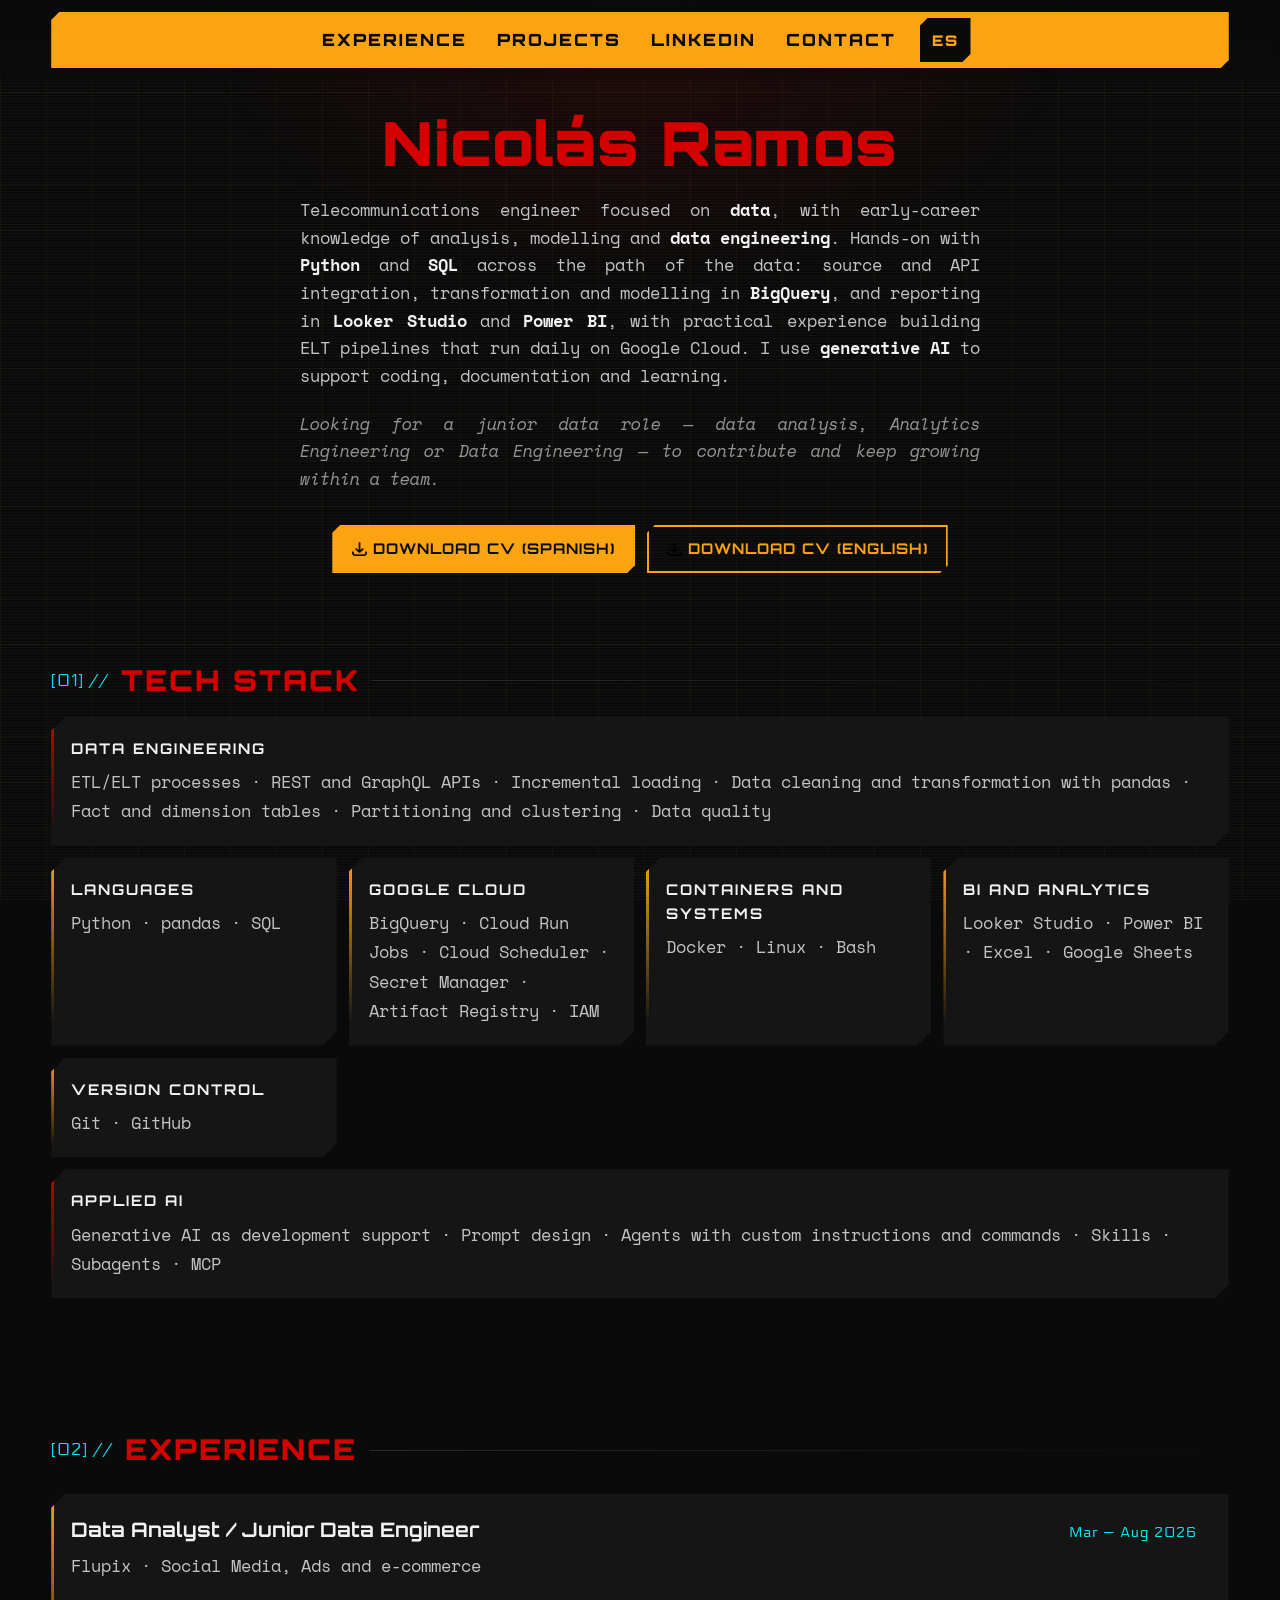
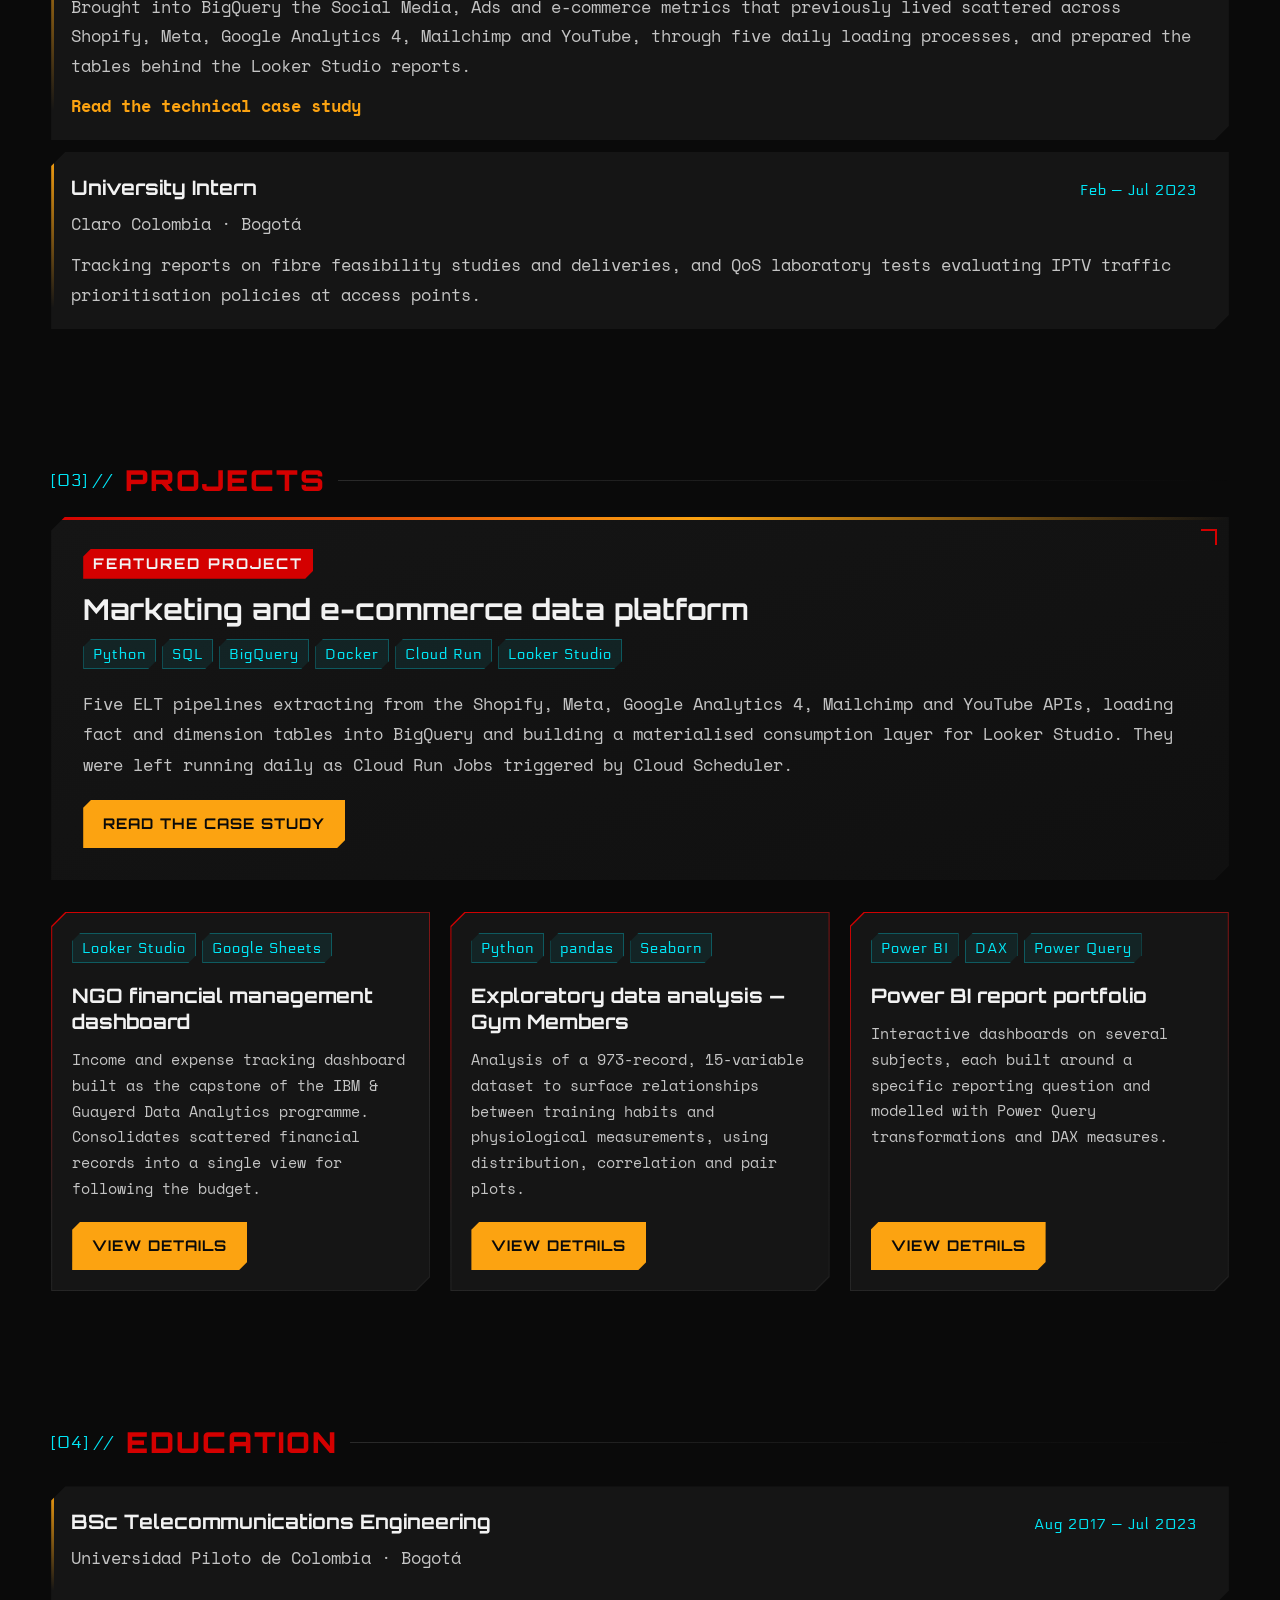
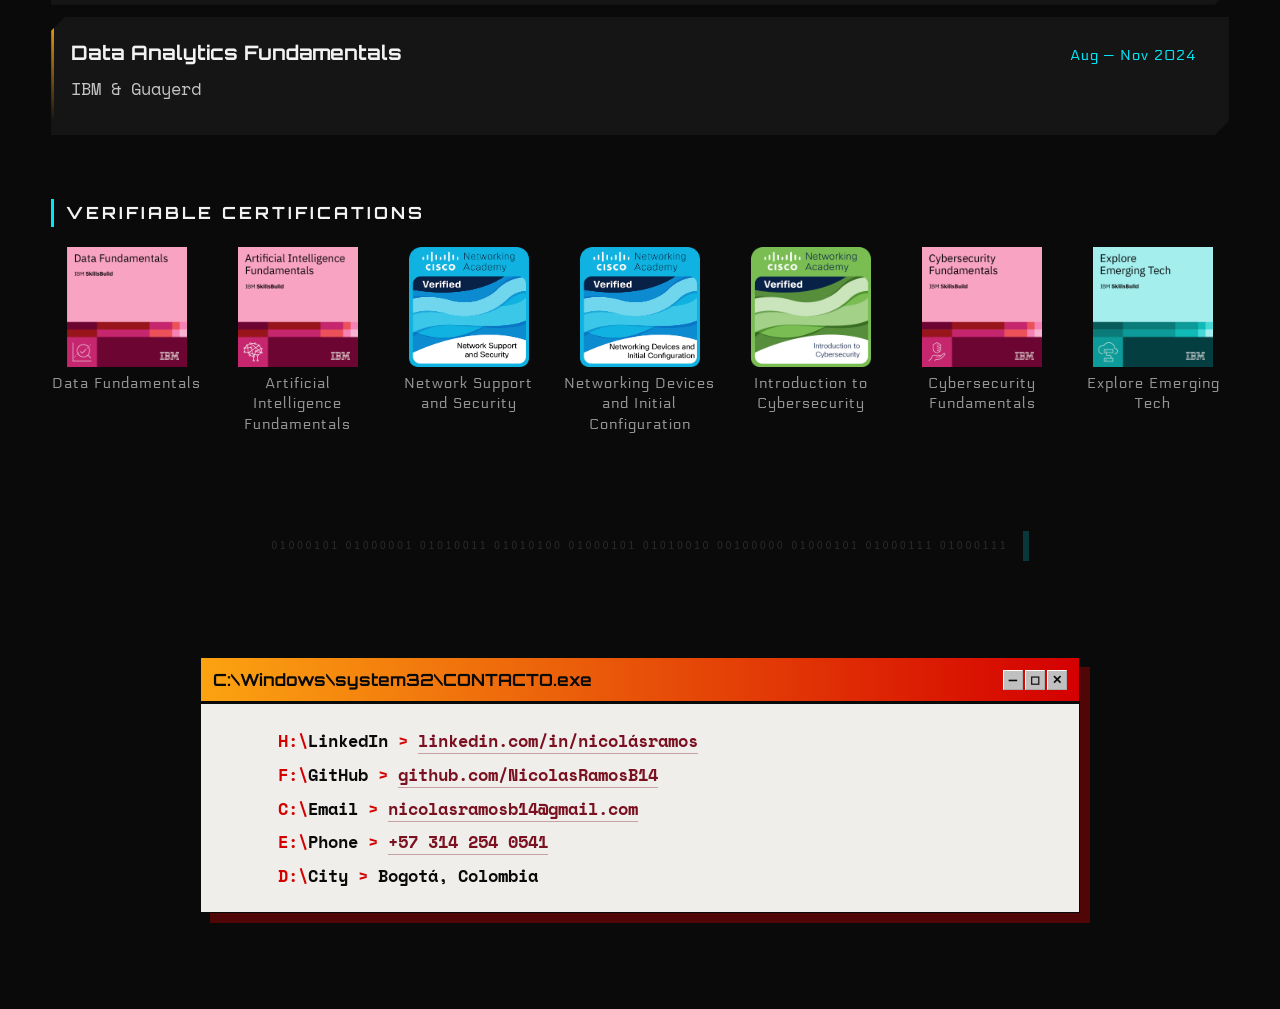
==== commit ac761349: "Version 2.0.5 - Cambios menores / se comento sección decisiones tecnicas y problemas encontrados en " ====
--- a/index.html
+++ b/index.html
@@ -16,7 +16,7 @@
     <meta property="og:url" content="https://nicolasramosb14.github.io/nicolasramos.github.io/">
     <meta name="twitter:card" content="summary">
 
-    <link rel="icon" type="image/x-icon" href="Images/icon.png">
+    <link rel="icon" type="image/png" sizes="32x32" href="Images/icon.png">
     <link rel="stylesheet" href="styles.css">
     <link rel="preconnect" href="https://fonts.googleapis.com">
     <link rel="preconnect" href="https://fonts.gstatic.com" crossorigin>
@@ -40,13 +40,12 @@
     <section class="hero">
         <div class="hero-text">
             <h1 class="glitch" data-i18n="hero.greeting" data-text="Nicolás Ramos">Nicolás Ramos</h1>
-            <p class="hero-role" data-i18n="hero.role">Analista de Datos · Data Engineer Junior · Analytics Engineer</p>
             <p data-i18n="hero.intro">
                 Ingeniero de Telecomunicaciones orientado a <strong>datos</strong>, con conocimientos
                 iniciales en análisis, modelado e <strong>ingeniería de datos</strong>.
             </p>
             <p class="hero-seeking" data-i18n="hero.seeking">
-                Busco una posición junior en datos — análisis, Analytics Engineering o Data Engineering.
+                Busco una posición junior en datos — Data Analytics, Analytics Engineering o Data Engineering.
             </p>
             <div class="hero-actions">
                 <a href="CV-Nicolas-Ramos-ES.pdf" download class="btn-primary">
@@ -64,7 +63,6 @@
     <!-- Stack Section -->
     <section class="stack-section">
         <h2 data-i18n="stack.title">Stack técnico</h2>
-        <p class="section-subtitle" data-i18n="stack.subtitle">Tecnologías que uso en trabajo real, no en tutoriales.</p>
         <div class="stack-grid">
             <div class="stack-group stack-group-wide">
                 <h3 data-i18n="stack.engineering">Ingeniería de datos</h3>
--- a/styles.css
+++ b/styles.css
@@ -225,9 +225,8 @@
 
 .case-study {
     width: var(--container-narrow);
-    padding-bottom: var(--space-6);
-}
-
+    padding-bottom: var(--space-3);
+}
 
 /* ============================================================================
    4. MOTIVOS HUD
@@ -550,6 +549,7 @@
 .hero-text {
     width: 100%;
     text-align: center;
+    justify-content: center;
 }
 
 .hero-text > p {
@@ -564,7 +564,7 @@
     font-weight: 900;
     line-height: 1.05;
     letter-spacing: 1px;
-    margin-bottom: var(--space-2);
+    margin-bottom: var(--space-3);
 }
 
 .hero-role {
@@ -583,7 +583,7 @@
     font-size: var(--step-0);
     /* El justificado abría ríos de espacio en móvil: en una columna estrecha
        y con tipografía monoespaciada es especialmente visible. */
-    text-align: left;
+    text-align: justify;
     margin-bottom: var(--space-3);
 }
 
